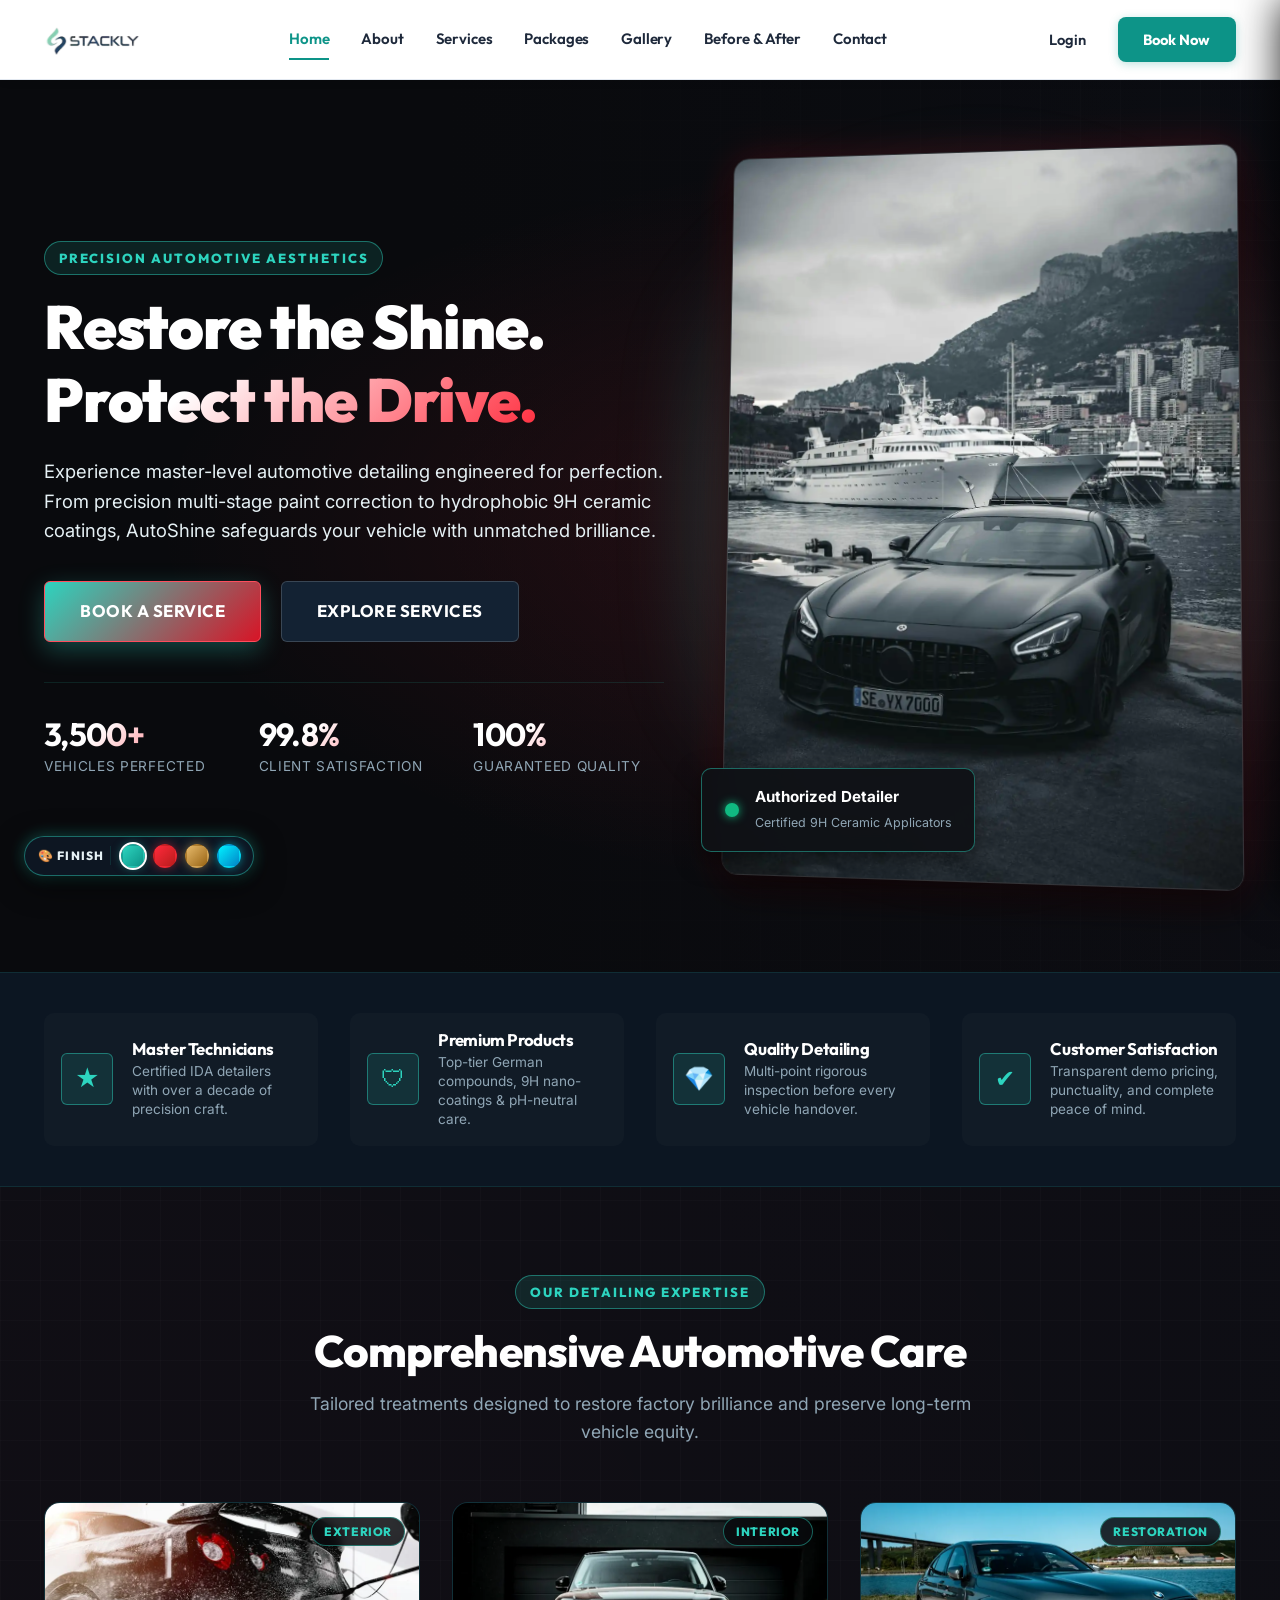
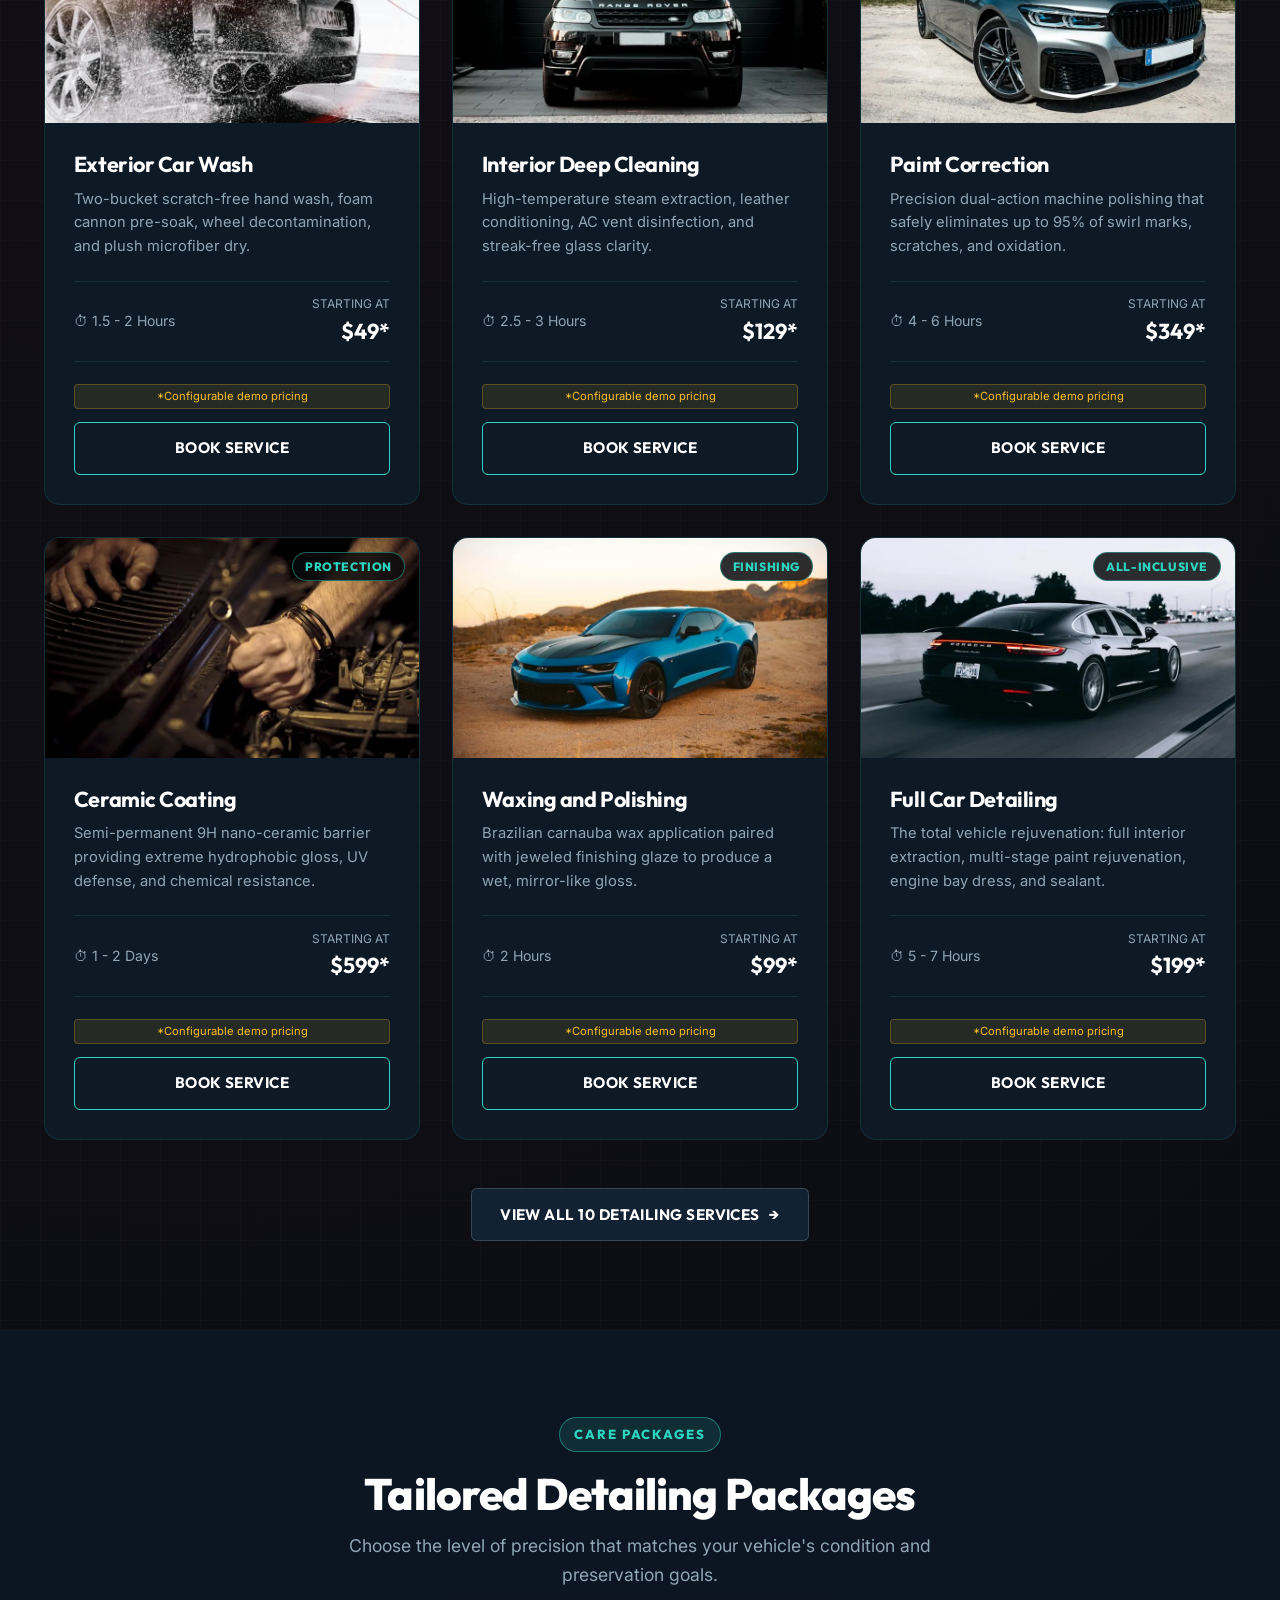
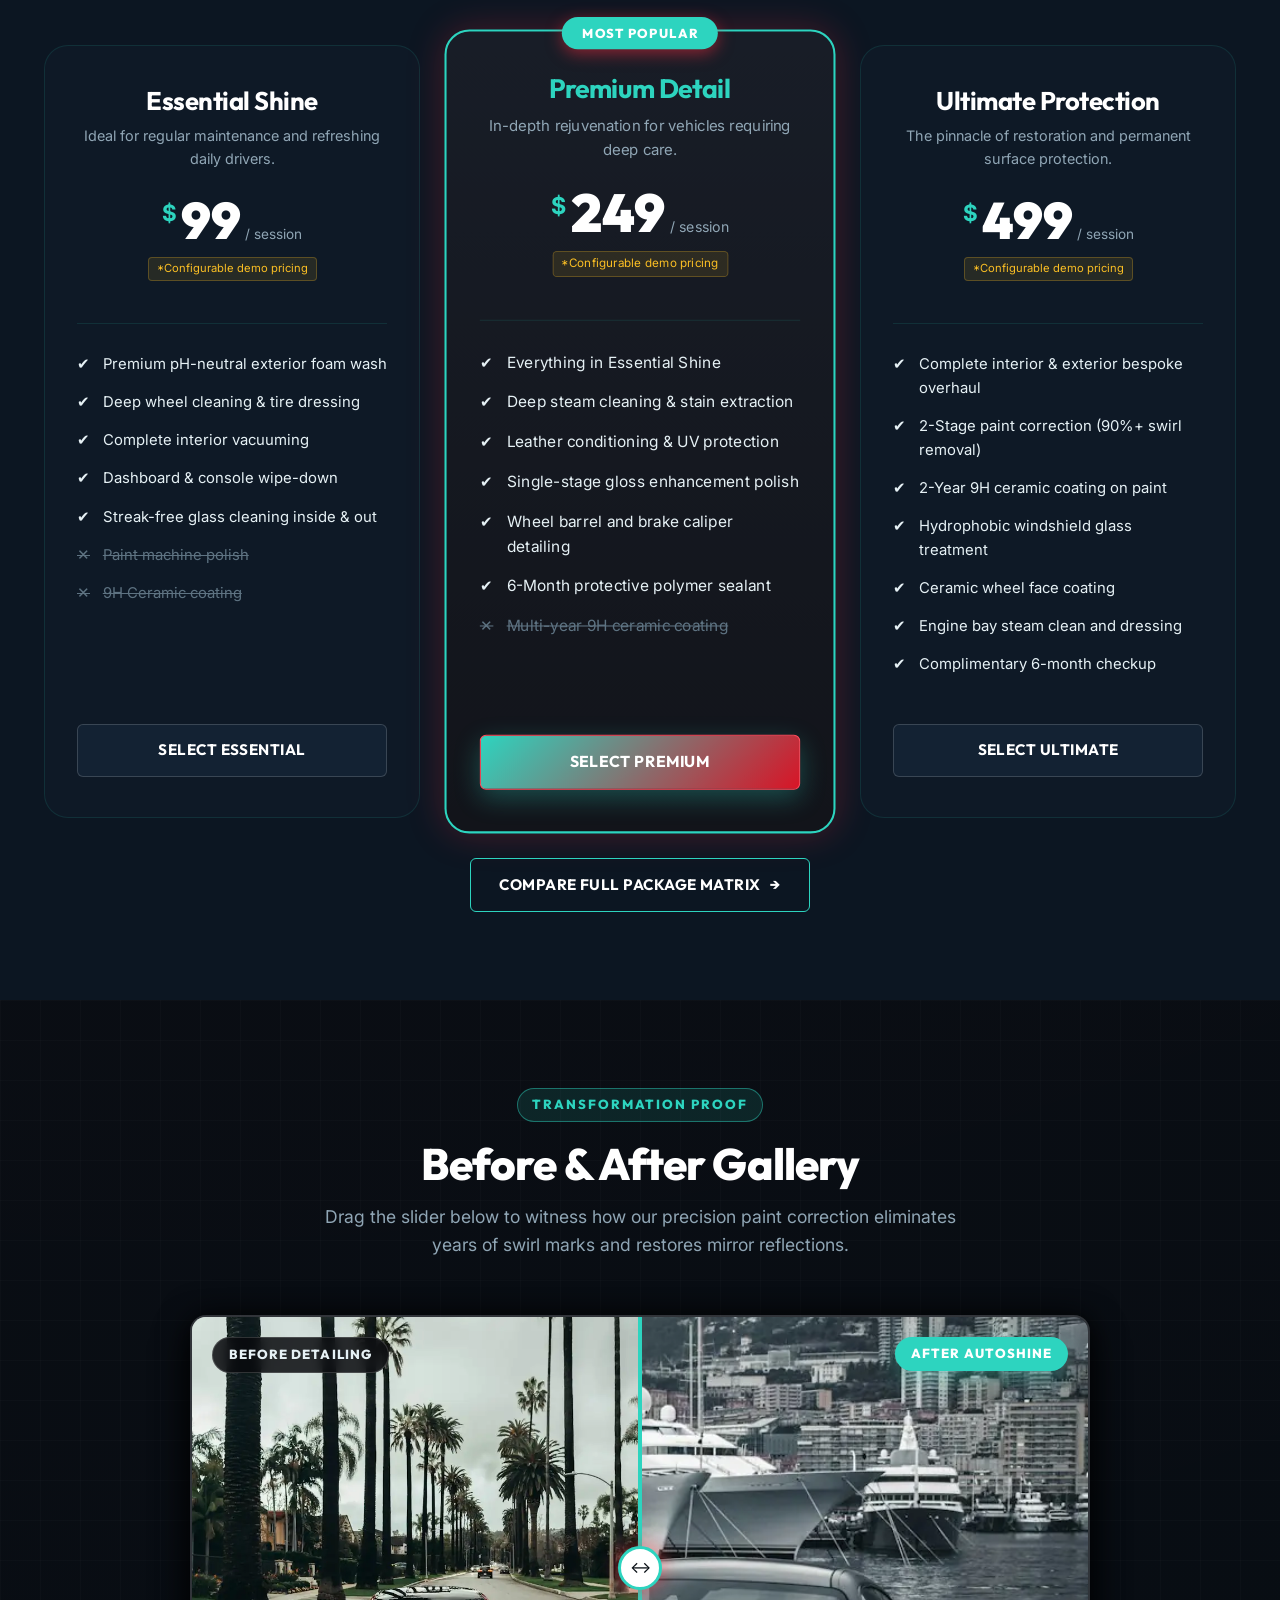
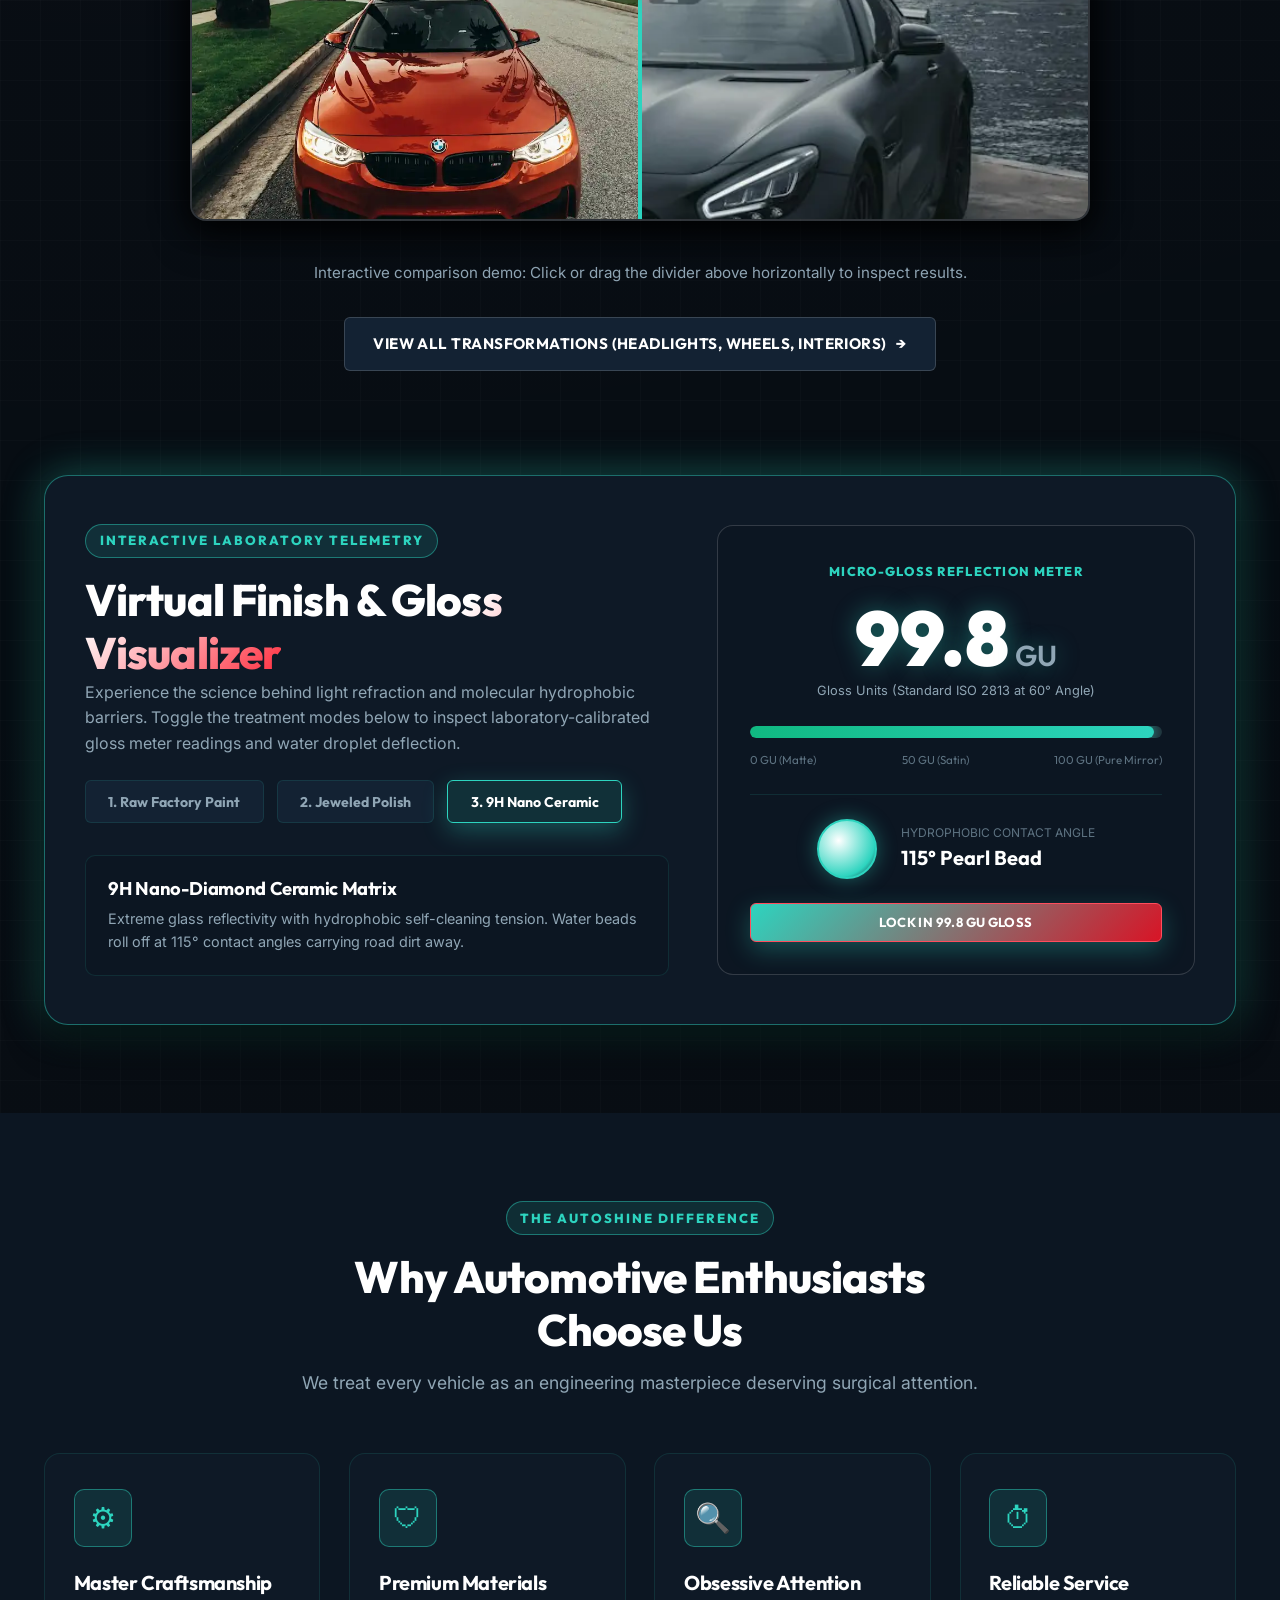
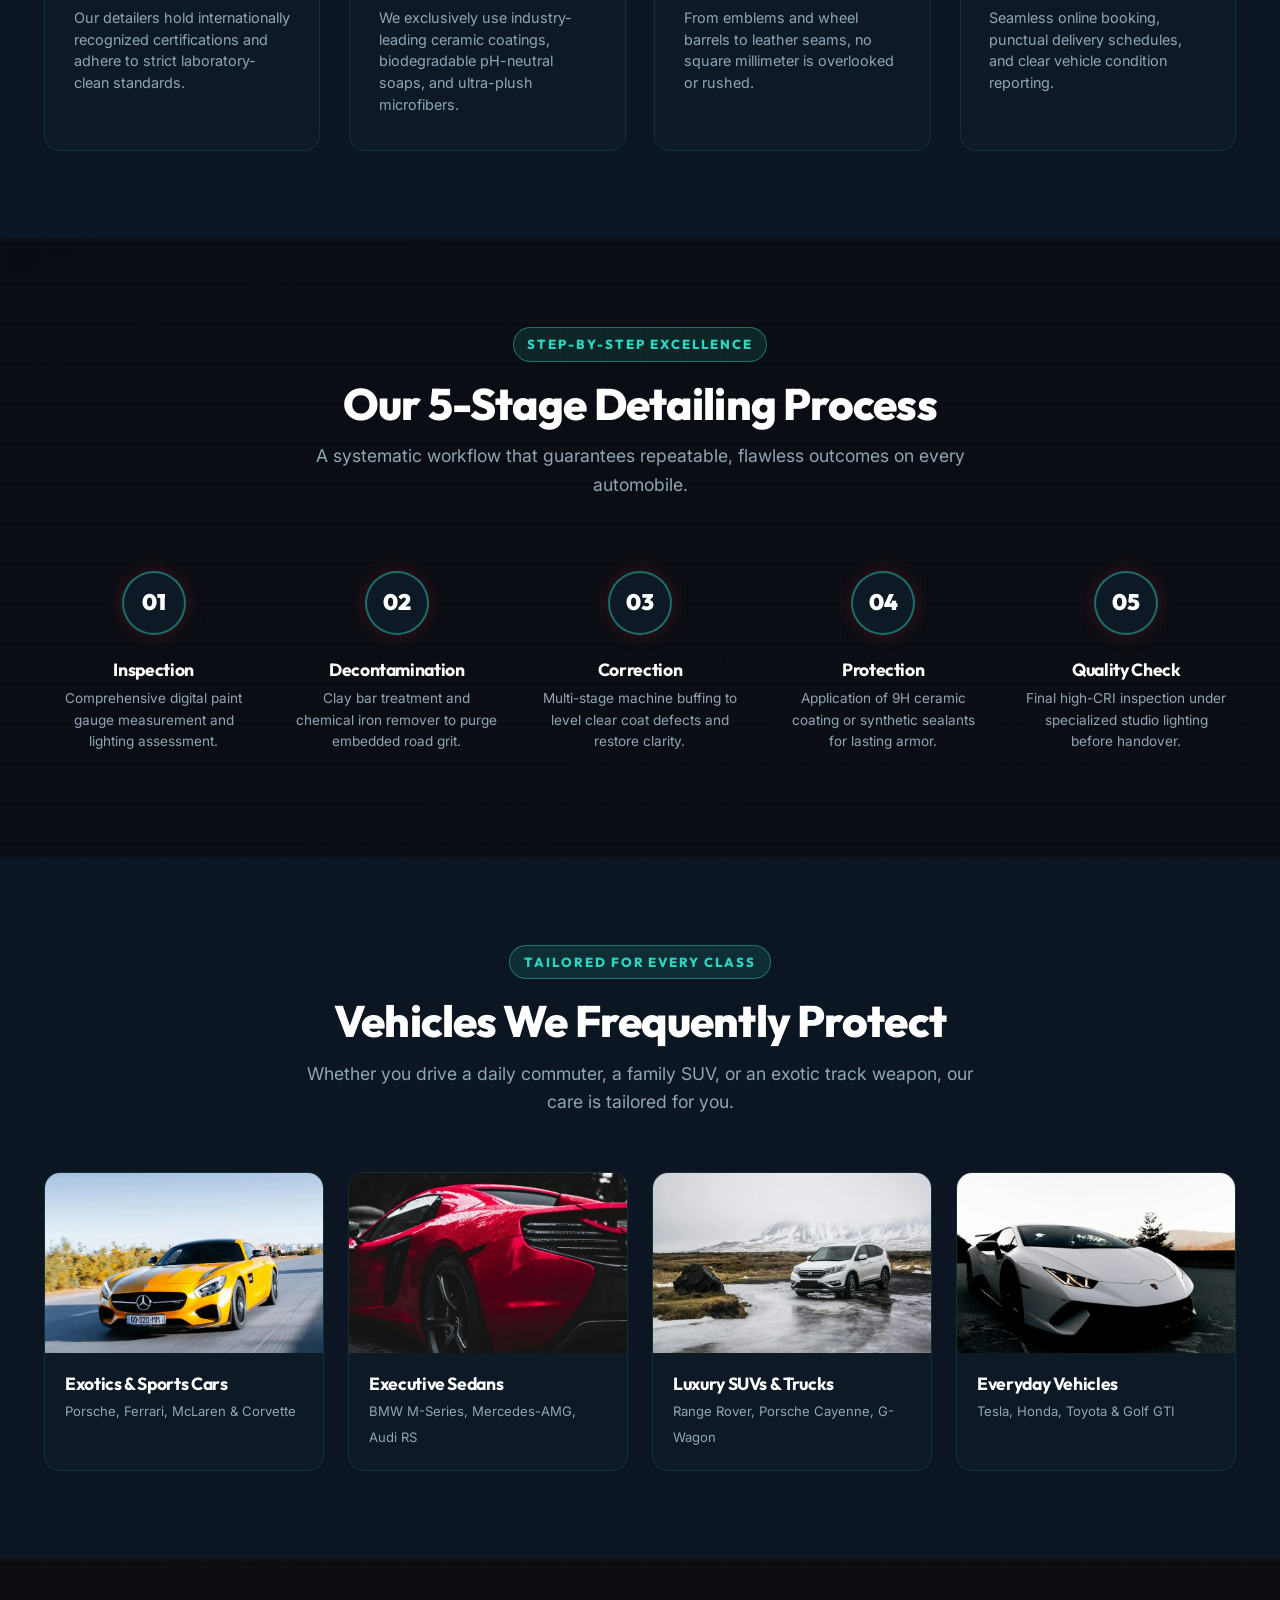
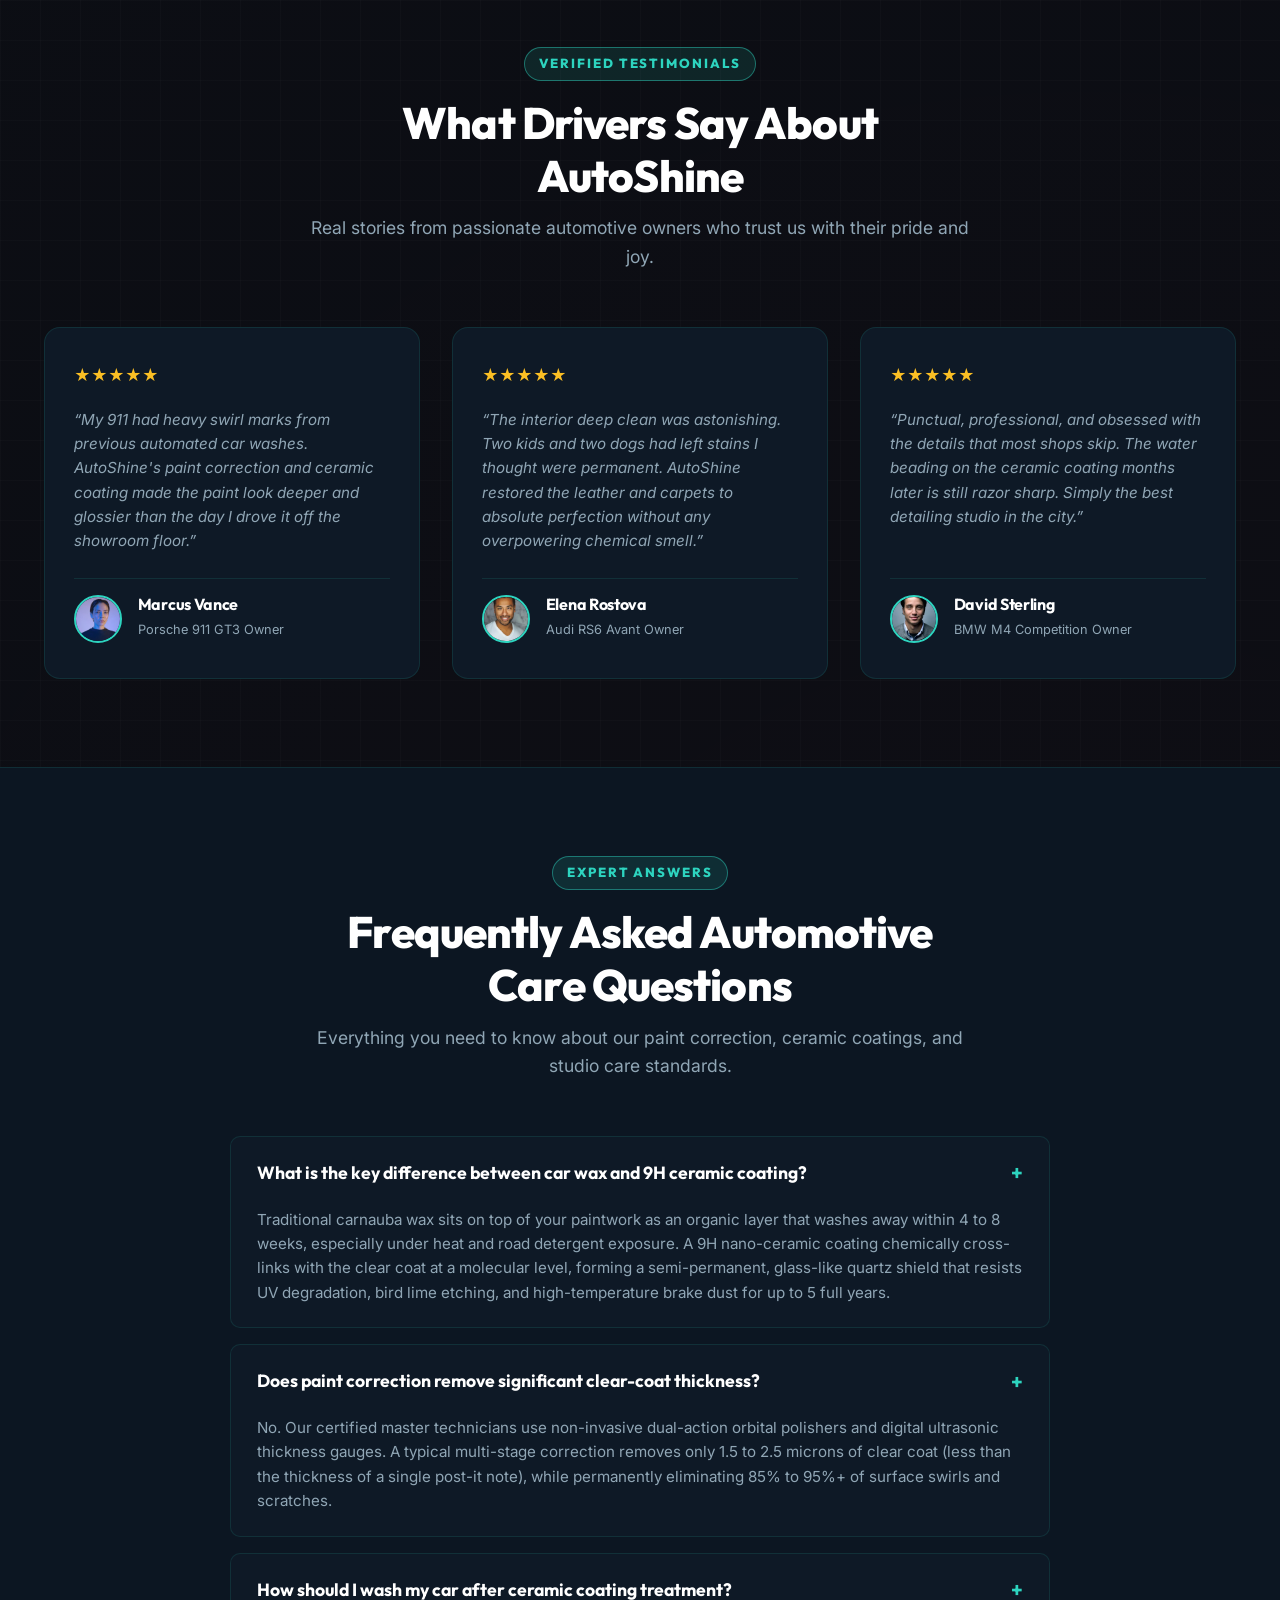
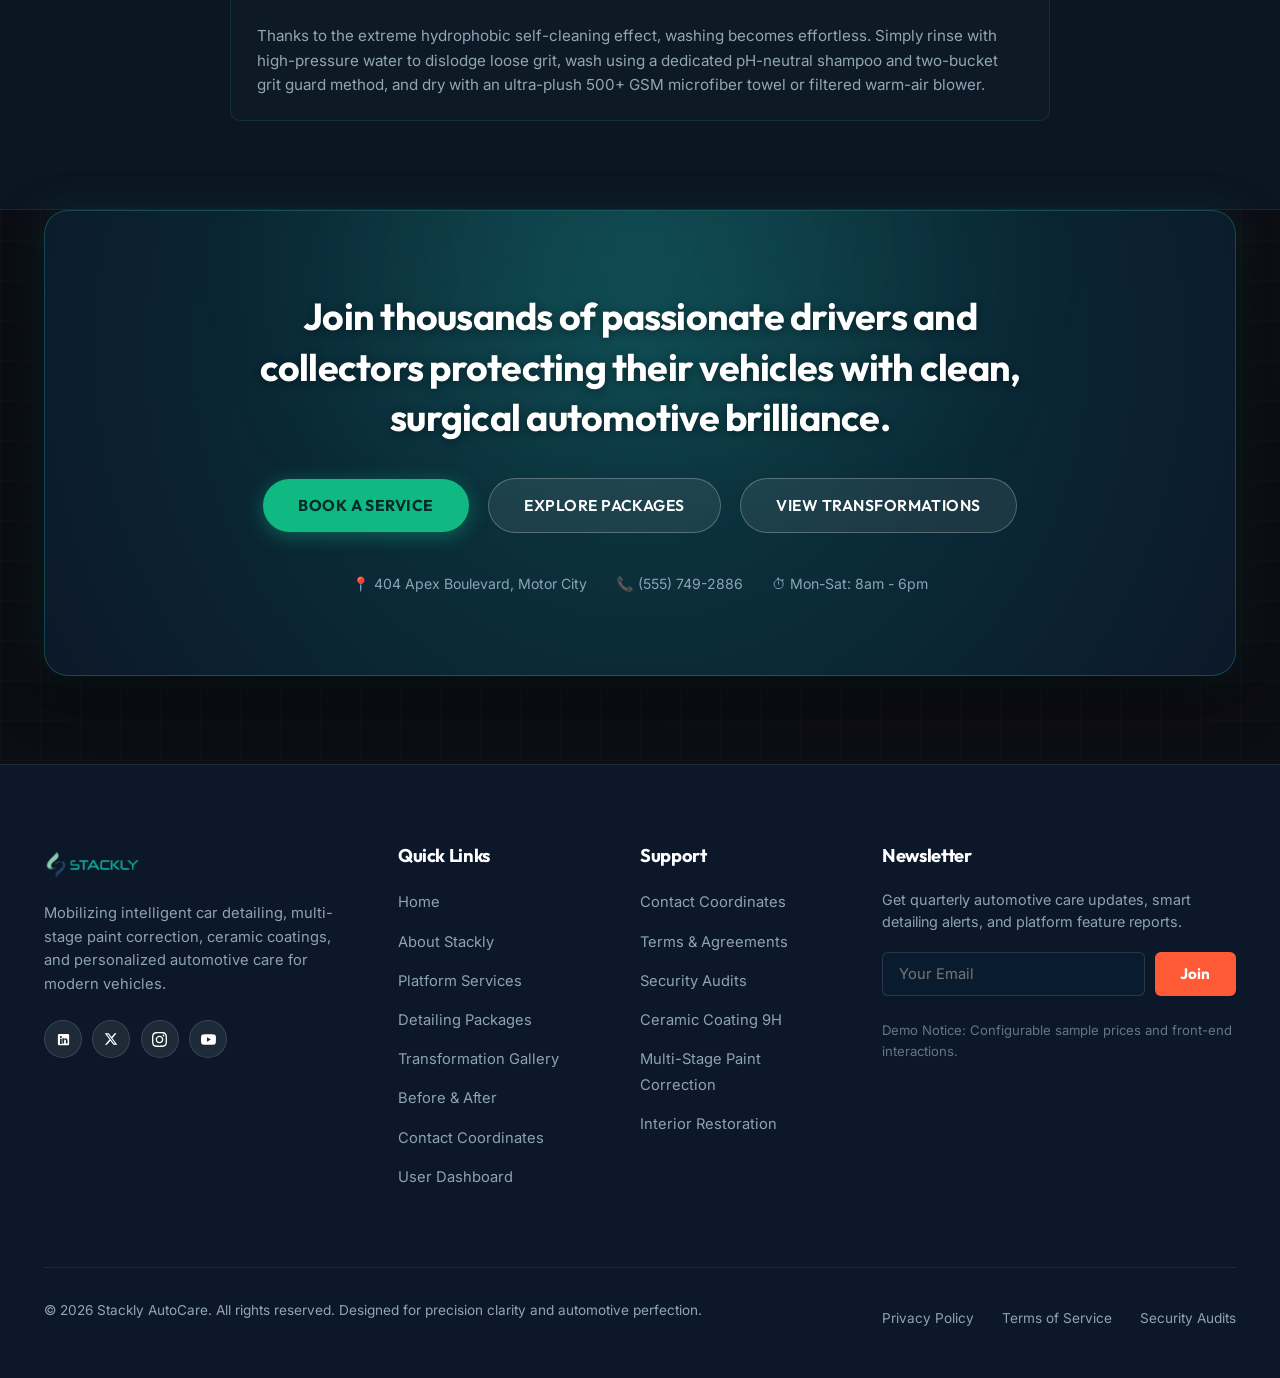
==== index.html @ 97b7ab37 "feat: complete luxury car detailing platform with responsive mobile drawer, themes & dashboards" ====
<!DOCTYPE html>
<html lang="en">
<head>
  <meta charset="UTF-8">
  <meta name="viewport" content="width=device-width, initial-scale=1.0">
  <title>AutoShine — Luxury Car Detailing & Automotive Care</title>
  <meta name="description" content="AutoShine provides premier automotive detailing, 9H ceramic coatings, multi-stage paint correction, and luxury vehicle care. Restore the shine, protect the drive.">
  <link rel="icon" type="image/svg+xml" href="assets/images/favicon.svg">
  <link rel="stylesheet" href="css/style.css">
</head>
<body>

  <!-- Navigation Bar -->
  <header class="navbar">
    <div class="container navbar-container">
      <a href="index.html" class="brand-logo" aria-label="AutoShine Homepage">
        <img src="assets/images/logo-dark.png" alt="Stackly Logo" width="144" height="40">
      </a>

      <nav class="nav-menu" aria-label="Main Navigation">
        <a href="index.html" class="nav-link active">Home</a>
        <a href="about.html" class="nav-link">About</a>
        <a href="services.html" class="nav-link">Services</a>
        <a href="packages.html" class="nav-link">Packages</a>
        <a href="gallery.html" class="nav-link">Gallery</a>
        <a href="before-after.html" class="nav-link">Before & After</a>
        <a href="contact.html" class="nav-link">Contact</a>
      </nav>

      <div class="nav-actions">
        <a href="login.html" class="btn-login-link">Login</a>
        <a href="booking.html" class="btn btn-primary btn-sm">Book Now</a>
        <button class="hamburger" aria-label="Toggle navigation menu" aria-expanded="false">
          <span></span>
          <span></span>
          <span></span>
        </button>
      </div>
    </div>
  </header>

  <!-- Mobile Drawer Overlay & Drawer -->
  <div class="mobile-drawer-overlay"></div>
  <aside class="mobile-drawer" aria-label="Mobile Navigation Drawer">
    <div class="mobile-drawer-header">
      <a href="index.html" class="brand-logo" aria-label="AutoShine Homepage">
        <img src="assets/images/logo-footer.png" alt="Stackly Logo" width="130" height="34">
      </a>
      <button class="mobile-drawer-close" aria-label="Close navigation menu">✕</button>
    </div>
    <div class="mobile-drawer-links">
      <a href="index.html" class="nav-link active">Home <span>→</span></a>
      <a href="about.html" class="nav-link">About Us <span>→</span></a>
      <a href="services.html" class="nav-link">Services <span>→</span></a>
      <a href="packages.html" class="nav-link">Packages & Pricing <span>→</span></a>
      <a href="gallery.html" class="nav-link">Gallery <span>→</span></a>
      <a href="before-after.html" class="nav-link">Before & After <span>→</span></a>
      <a href="contact.html" class="nav-link">Locations & Contact <span>→</span></a>
      <a href="login.html" class="nav-link">Account Login <span>→</span></a>
    </div>
    <div class="mobile-drawer-footer">
      <a href="booking.html" class="btn btn-primary btn-block">Book an Appointment</a>
      <div class="mobile-drawer-contact">
        <p class="drawer-contact-item">
          <span>📍</span> 404 Apex Blvd, Motor City
        </p>
        <p class="drawer-contact-item">
          <span>📞</span> <a href="tel:5557492886">(555) 749-2886</a>
        </p>
        <p class="drawer-contact-item">
          <span>✉️</span> <a href="mailto:concierge@autoshine-demo.com">concierge@autoshine-demo.com</a>
        </p>
      </div>
    </div>
  </aside>

  <main>
    <!-- 1. Hero Section -->
    <section class="hero-section">
      <div class="hero-bg"></div>
      <div class="container hero-grid">
        <div class="hero-content">
          <span class="section-tag">Precision Automotive Aesthetics</span>
          <h1>Restore the Shine.<br><span class="text-gradient">Protect the Drive.</span></h1>
          <p>
            Experience master-level automotive detailing engineered for perfection. From precision multi-stage paint correction to hydrophobic 9H ceramic coatings, AutoShine safeguards your vehicle with unmatched brilliance.
          </p>
          <div class="hero-actions">
            <a href="booking.html" class="btn btn-primary btn-lg">Book a Service</a>
            <a href="services.html" class="btn btn-secondary btn-lg">Explore Services</a>
          </div>
          <div class="hero-stats">
            <div class="stat-item">
              <h3 class="text-gradient">3,500+</h3>
              <span>Vehicles Perfected</span>
            </div>
            <div class="stat-item">
              <h3 class="text-gradient">99.8%</h3>
              <span>Client Satisfaction</span>
            </div>
            <div class="stat-item">
              <h3 class="text-gradient">100%</h3>
              <span>Guaranteed Quality</span>
            </div>
          </div>
        </div>

        <div class="hero-image-wrap">
          <div class="hero-image-frame">
            <img 
              src="assets/images/hero-car.webp" 
              alt="High performance luxury sports car with glossy ceramic finish" 
              width="850" 
              height="550" 
              loading="eager" 
              fetchpriority="high"
            >
          </div>
          <div class="hero-badge-floating">
            <div style="width: 14px; height: 14px; border-radius: 50%; background: #10b981; box-shadow: 0 0 10px #10b981;"></div>
            <div>
              <strong style="display: block; font-size: 0.95rem; color: #ffffff;">Authorized Detailer</strong>
              <span style="font-size: 0.78rem; color: var(--silver-mid);">Certified 9H Ceramic Applicators</span>
            </div>
          </div>
        </div>
      </div>
    </section>

    <!-- 2. Trust Highlights -->
    <section class="trust-bar">
      <div class="container">
        <div class="trust-grid">
          <div class="trust-card">
            <div class="trust-icon">★</div>
            <div class="trust-info">
              <h4>Master Technicians</h4>
              <p>Certified IDA detailers with over a decade of precision craft.</p>
            </div>
          </div>
          <div class="trust-card">
            <div class="trust-icon">🛡</div>
            <div class="trust-info">
              <h4>Premium Products</h4>
              <p>Top-tier German compounds, 9H nano-coatings & pH-neutral care.</p>
            </div>
          </div>
          <div class="trust-card">
            <div class="trust-icon">💎</div>
            <div class="trust-info">
              <h4>Quality Detailing</h4>
              <p>Multi-point rigorous inspection before every vehicle handover.</p>
            </div>
          </div>
          <div class="trust-card">
            <div class="trust-icon">✔</div>
            <div class="trust-info">
              <h4>Customer Satisfaction</h4>
              <p>Transparent demo pricing, punctuality, and complete peace of mind.</p>
            </div>
          </div>
        </div>
      </div>
    </section>

    <!-- 3. Our Services (Flagship 6) -->
    <section class="section-padding">
      <div class="container">
        <div class="section-header">
          <span class="section-tag">Our Detailing Expertise</span>
          <h2>Comprehensive Automotive Care</h2>
          <p>Tailored treatments designed to restore factory brilliance and preserve long-term vehicle equity.</p>
        </div>

        <div class="services-grid">
          <!-- Service 1 -->
          <article class="service-card">
            <div class="service-card-media">
              <img src="assets/images/service-exterior-wash.webp" alt="Hand exterior foam wash" loading="lazy">
              <span class="service-badge">Exterior</span>
            </div>
            <div class="service-card-body">
              <h3>Exterior Car Wash</h3>
              <p>Two-bucket scratch-free hand wash, foam cannon pre-soak, wheel decontamination, and plush microfiber dry.</p>
              <div class="service-meta">
                <span class="service-duration">⏱ 1.5 - 2 Hours</span>
                <div class="service-price">
                  <span>Starting at</span>
                  <strong>$49*</strong>
                </div>
              </div>
              <div class="demo-pricing-tag">*Configurable demo pricing</div>
              <a href="booking.html?service=wash" class="btn btn-outline-red btn-block">Book Service</a>
            </div>
          </article>

          <!-- Service 2 -->
          <article class="service-card">
            <div class="service-card-media">
              <img src="assets/images/service-interior-clean.webp" alt="Pristine interior cockpit cleaning" loading="lazy">
              <span class="service-badge">Interior</span>
            </div>
            <div class="service-card-body">
              <h3>Interior Deep Cleaning</h3>
              <p>High-temperature steam extraction, leather conditioning, AC vent disinfection, and streak-free glass clarity.</p>
              <div class="service-meta">
                <span class="service-duration">⏱ 2.5 - 3 Hours</span>
                <div class="service-price">
                  <span>Starting at</span>
                  <strong>$129*</strong>
                </div>
              </div>
              <div class="demo-pricing-tag">*Configurable demo pricing</div>
              <a href="booking.html?service=interior" class="btn btn-outline-red btn-block">Book Service</a>
            </div>
          </article>

          <!-- Service 3 -->
          <article class="service-card">
            <div class="service-card-media">
              <img src="assets/images/service-paint-correction.webp" alt="Machine rotary paint correction" loading="lazy">
              <span class="service-badge">Restoration</span>
            </div>
            <div class="service-card-body">
              <h3>Paint Correction</h3>
              <p>Precision dual-action machine polishing that safely eliminates up to 95% of swirl marks, scratches, and oxidation.</p>
              <div class="service-meta">
                <span class="service-duration">⏱ 4 - 6 Hours</span>
                <div class="service-price">
                  <span>Starting at</span>
                  <strong>$349*</strong>
                </div>
              </div>
              <div class="demo-pricing-tag">*Configurable demo pricing</div>
              <a href="booking.html?service=correction" class="btn btn-outline-red btn-block">Book Service</a>
            </div>
          </article>

          <!-- Service 4 -->
          <article class="service-card">
            <div class="service-card-media">
              <img src="assets/images/service-ceramic-coating.webp" alt="Hydrophobic ceramic water beading" loading="lazy">
              <span class="service-badge">Protection</span>
            </div>
            <div class="service-card-body">
              <h3>Ceramic Coating</h3>
              <p>Semi-permanent 9H nano-ceramic barrier providing extreme hydrophobic gloss, UV defense, and chemical resistance.</p>
              <div class="service-meta">
                <span class="service-duration">⏱ 1 - 2 Days</span>
                <div class="service-price">
                  <span>Starting at</span>
                  <strong>$599*</strong>
                </div>
              </div>
              <div class="demo-pricing-tag">*Configurable demo pricing</div>
              <a href="booking.html?service=ceramic" class="btn btn-outline-red btn-block">Book Service</a>
            </div>
          </article>

          <!-- Service 5 -->
          <article class="service-card">
            <div class="service-card-media">
              <img src="assets/images/service-wax-polish.webp" alt="Waxing and mirror buffing" loading="lazy">
              <span class="service-badge">Finishing</span>
            </div>
            <div class="service-card-body">
              <h3>Waxing and Polishing</h3>
              <p>Brazilian carnauba wax application paired with jeweled finishing glaze to produce a wet, mirror-like gloss.</p>
              <div class="service-meta">
                <span class="service-duration">⏱ 2 Hours</span>
                <div class="service-price">
                  <span>Starting at</span>
                  <strong>$99*</strong>
                </div>
              </div>
              <div class="demo-pricing-tag">*Configurable demo pricing</div>
              <a href="booking.html?service=wax" class="btn btn-outline-red btn-block">Book Service</a>
            </div>
          </article>

          <!-- Service 6 -->
          <article class="service-card">
            <div class="service-card-media">
              <img src="assets/images/service-full-detail.webp" alt="Master complete full detailing studio" loading="lazy">
              <span class="service-badge">All-Inclusive</span>
            </div>
            <div class="service-card-body">
              <h3>Full Car Detailing</h3>
              <p>The total vehicle rejuvenation: full interior extraction, multi-stage paint rejuvenation, engine bay dress, and sealant.</p>
              <div class="service-meta">
                <span class="service-duration">⏱ 5 - 7 Hours</span>
                <div class="service-price">
                  <span>Starting at</span>
                  <strong>$199*</strong>
                </div>
              </div>
              <div class="demo-pricing-tag">*Configurable demo pricing</div>
              <a href="booking.html?service=full-detail" class="btn btn-outline-red btn-block">Book Service</a>
            </div>
          </article>
        </div>

        <div style="text-align: center; margin-top: 3rem;">
          <a href="services.html" class="btn btn-secondary">View All 10 Detailing Services <span>→</span></a>
        </div>
      </div>
    </section>

    <!-- 4. Featured Packages -->
    <section class="section-padding" style="background: var(--bg-secondary);">
      <div class="container">
        <div class="section-header">
          <span class="section-tag">Care Packages</span>
          <h2>Tailored Detailing Packages</h2>
          <p>Choose the level of precision that matches your vehicle's condition and preservation goals.</p>
        </div>

        <div class="pricing-grid">
          <!-- Essential Shine -->
          <div class="pricing-card">
            <div class="pricing-header">
              <h3>Essential Shine</h3>
              <p>Ideal for regular maintenance and refreshing daily drivers.</p>
              <div class="pricing-price">
                <span class="currency">$</span>
                <span class="amount">99</span>
                <span class="duration">/ session</span>
              </div>
              <div class="demo-pricing-tag">*Configurable demo pricing</div>
            </div>
            <ul class="pricing-features">
              <li><span>✔</span> Premium pH-neutral exterior foam wash</li>
              <li><span>✔</span> Deep wheel cleaning & tire dressing</li>
              <li><span>✔</span> Complete interior vacuuming</li>
              <li><span>✔</span> Dashboard & console wipe-down</li>
              <li><span>✔</span> Streak-free glass cleaning inside & out</li>
              <li class="excluded"><span>✕</span> Paint machine polish</li>
              <li class="excluded"><span>✕</span> 9H Ceramic coating</li>
            </ul>
            <a href="booking.html?package=essential" class="btn btn-secondary btn-block">Select Essential</a>
          </div>

          <!-- Premium Detail (Featured) -->
          <div class="pricing-card featured">
            <div class="pricing-badge-popular">Most Popular</div>
            <div class="pricing-header">
              <h3 class="text-red">Premium Detail</h3>
              <p>In-depth rejuvenation for vehicles requiring deep care.</p>
              <div class="pricing-price">
                <span class="currency">$</span>
                <span class="amount">249</span>
                <span class="duration">/ session</span>
              </div>
              <div class="demo-pricing-tag">*Configurable demo pricing</div>
            </div>
            <ul class="pricing-features">
              <li><span>✔</span> Everything in Essential Shine</li>
              <li><span>✔</span> Deep steam cleaning & stain extraction</li>
              <li><span>✔</span> Leather conditioning & UV protection</li>
              <li><span>✔</span> Single-stage gloss enhancement polish</li>
              <li><span>✔</span> Wheel barrel and brake caliper detailing</li>
              <li><span>✔</span> 6-Month protective polymer sealant</li>
              <li class="excluded"><span>✕</span> Multi-year 9H ceramic coating</li>
            </ul>
            <a href="booking.html?package=premium" class="btn btn-primary btn-block">Select Premium</a>
          </div>

          <!-- Ultimate Protection -->
          <div class="pricing-card">
            <div class="pricing-header">
              <h3>Ultimate Protection</h3>
              <p>The pinnacle of restoration and permanent surface protection.</p>
              <div class="pricing-price">
                <span class="currency">$</span>
                <span class="amount">499</span>
                <span class="duration">/ session</span>
              </div>
              <div class="demo-pricing-tag">*Configurable demo pricing</div>
            </div>
            <ul class="pricing-features">
              <li><span>✔</span> Complete interior & exterior bespoke overhaul</li>
              <li><span>✔</span> 2-Stage paint correction (90%+ swirl removal)</li>
              <li><span>✔</span> 2-Year 9H ceramic coating on paint</li>
              <li><span>✔</span> Hydrophobic windshield glass treatment</li>
              <li><span>✔</span> Ceramic wheel face coating</li>
              <li><span>✔</span> Engine bay steam clean and dressing</li>
              <li><span>✔</span> Complimentary 6-month checkup</li>
            </ul>
            <a href="booking.html?package=ultimate" class="btn btn-secondary btn-block">Select Ultimate</a>
          </div>
        </div>

        <div style="text-align: center; margin-top: 2.5rem;">
          <a href="packages.html" class="btn btn-outline-red">Compare Full Package Matrix <span>→</span></a>
        </div>
      </div>
    </section>

    <!-- 5. Before and After Gallery (Interactive Slider & Showcase) -->
    <section class="section-padding">
      <div class="container">
        <div class="section-header">
          <span class="section-tag">Transformation Proof</span>
          <h2>Before & After Gallery</h2>
          <p>Drag the slider below to witness how our precision paint correction eliminates years of swirl marks and restores mirror reflections.</p>
        </div>

        <!-- Interactive Slider Component -->
        <div class="ba-container">
          <div class="ba-image ba-after">
            <img src="assets/images/ba-paint-after.webp" alt="After: Flawless mirror gloss paint correction" loading="lazy">
            <span class="ba-label label-after">After AutoShine</span>
          </div>
          <div class="ba-image ba-before">
            <img src="assets/images/ba-paint-before.webp" alt="Before: Swirled and oxidized car paint" loading="lazy">
            <span class="ba-label label-before">Before Detailing</span>
          </div>
          <div class="ba-handle">
            <div class="ba-handle-button">↔</div>
          </div>
        </div>

        <div style="text-align: center; margin-top: 2.5rem;">
          <p class="text-silver" style="font-size: 0.95rem;">
            Interactive comparison demo: Click or drag the divider above horizontally to inspect results.
          </p>
          <a href="before-after.html" class="btn btn-secondary" style="margin-top: 1rem;">View All Transformations (Headlights, Wheels, Interiors) <span>→</span></a>
        </div>
      </div>
    </section>

    <!-- INNOVATIVE SECTION: Live Paint Telemetry & Finish Visualizer -->
    <section class="section-padding" style="padding-top: 1rem;">
      <div class="container">
        <div class="telemetry-container">
          <div class="telemetry-grid">
            <div>
              <span class="section-tag">Interactive Laboratory Telemetry</span>
              <h2>Virtual Finish & <span class="text-gradient">Gloss Visualizer</span></h2>
              <p>
                Experience the science behind light refraction and molecular hydrophobic barriers. Toggle the treatment modes below to inspect laboratory-calibrated gloss meter readings and water droplet deflection.
              </p>

              <div class="telemetry-modes">
                <button class="telemetry-btn" data-mode="raw">1. Raw Factory Paint</button>
                <button class="telemetry-btn" data-mode="polish">2. Jeweled Polish</button>
                <button class="telemetry-btn active" data-mode="ceramic">3. 9H Nano Ceramic</button>
              </div>

              <div style="background: var(--bg-secondary); border: 1px solid var(--border-subtle); border-radius: var(--radius-md); padding: 1.4rem;">
                <h4 id="glossModeTitle" style="color: var(--silver-bright); font-size: 1.15rem; margin-bottom: 0.4rem;">
                  9H Nano-Diamond Ceramic Matrix
                </h4>
                <p id="glossModeDesc" style="font-size: 0.9rem; margin-bottom: 0; color: var(--silver-mid);">
                  Extreme glass reflectivity with hydrophobic self-cleaning tension. Water beads roll off at 115° contact angles carrying road dirt away.
                </p>
              </div>
            </div>

            <!-- Gauge Box -->
            <div class="gloss-gauge-box">
              <span style="font-family: var(--font-heading); font-size: 0.8rem; letter-spacing: 0.1em; color: var(--red-primary); text-transform: uppercase; font-weight: 800;">
                Micro-Gloss Reflection Meter
              </span>
              
              <div style="margin: 1rem 0;">
                <div class="gloss-score">
                  <span id="glossScoreVal">99.8</span><span style="font-size: 1.8rem; font-weight: 600; color: var(--silver-mid);"> GU</span>
                </div>
                <span style="font-size: 0.8rem; color: var(--silver-mid);">Gloss Units (Standard ISO 2813 at 60° Angle)</span>
              </div>

              <div class="gloss-scale-bar">
                <div id="glossScaleFill" class="gloss-scale-fill"></div>
              </div>
              <div style="display: flex; justify-content: space-between; font-size: 0.72rem; color: var(--silver-dark); font-family: var(--font-heading);">
                <span>0 GU (Matte)</span>
                <span>50 GU (Satin)</span>
                <span>100 GU (Pure Mirror)</span>
              </div>

              <!-- Water Droplet Physics Simulator -->
              <div class="droplet-viz">
                <div id="dropletCircle" class="droplet-circle"></div>
                <div style="text-align: left;">
                  <span style="font-size: 0.75rem; text-transform: uppercase; color: var(--silver-dark); display: block;">Hydrophobic Contact Angle</span>
                  <strong id="contactAngleVal" style="font-family: var(--font-heading); font-size: 1.25rem; color: #fff;">115° Pearl Bead</strong>
                </div>
              </div>

              <div style="margin-top: 1.5rem;">
                <a href="booking.html?service=ceramic" class="btn btn-primary btn-sm btn-block">Lock In 99.8 GU Gloss</a>
              </div>
            </div>
          </div>
        </div>
      </div>
    </section>

    <!-- 6. Why Choose AutoShine -->
    <section class="section-padding" style="background: var(--bg-secondary);">
      <div class="container">
        <div class="section-header">
          <span class="section-tag">The AutoShine Difference</span>
          <h2>Why Automotive Enthusiasts Choose Us</h2>
          <p>We treat every vehicle as an engineering masterpiece deserving surgical attention.</p>
        </div>

        <div class="features-grid">
          <div class="feature-box">
            <div class="feature-icon-wrap">⚙</div>
            <h3>Master Craftsmanship</h3>
            <p>Our detailers hold internationally recognized certifications and adhere to strict laboratory-clean standards.</p>
          </div>
          <div class="feature-box">
            <div class="feature-icon-wrap">🛡</div>
            <h3>Premium Materials</h3>
            <p>We exclusively use industry-leading ceramic coatings, biodegradable pH-neutral soaps, and ultra-plush microfibers.</p>
          </div>
          <div class="feature-box">
            <div class="feature-icon-wrap">🔍</div>
            <h3>Obsessive Attention</h3>
            <p>From emblems and wheel barrels to leather seams, no square millimeter is overlooked or rushed.</p>
          </div>
          <div class="feature-box">
            <div class="feature-icon-wrap">⏱</div>
            <h3>Reliable Service</h3>
            <p>Seamless online booking, punctual delivery schedules, and clear vehicle condition reporting.</p>
          </div>
        </div>
      </div>
    </section>

    <!-- 7. Our Process -->
    <section class="section-padding">
      <div class="container">
        <div class="section-header">
          <span class="section-tag">Step-by-Step Excellence</span>
          <h2>Our 5-Stage Detailing Process</h2>
          <p>A systematic workflow that guarantees repeatable, flawless outcomes on every automobile.</p>
        </div>

        <div class="process-timeline">
          <div class="process-step">
            <div class="process-number">01</div>
            <h4>Inspection</h4>
            <p>Comprehensive digital paint gauge measurement and lighting assessment.</p>
          </div>
          <div class="process-step">
            <div class="process-number">02</div>
            <h4>Decontamination</h4>
            <p>Clay bar treatment and chemical iron remover to purge embedded road grit.</p>
          </div>
          <div class="process-step">
            <div class="process-number">03</div>
            <h4>Correction</h4>
            <p>Multi-stage machine buffing to level clear coat defects and restore clarity.</p>
          </div>
          <div class="process-step">
            <div class="process-number">04</div>
            <h4>Protection</h4>
            <p>Application of 9H ceramic coating or synthetic sealants for lasting armor.</p>
          </div>
          <div class="process-step">
            <div class="process-number">05</div>
            <h4>Quality Check</h4>
            <p>Final high-CRI inspection under specialized studio lighting before handover.</p>
          </div>
        </div>
      </div>
    </section>

    <!-- 8. Featured Vehicles -->
    <section class="section-padding" style="background: var(--bg-secondary);">
      <div class="container">
        <div class="section-header">
          <span class="section-tag">Tailored for Every Class</span>
          <h2>Vehicles We Frequently Protect</h2>
          <p>Whether you drive a daily commuter, a family SUV, or an exotic track weapon, our care is tailored for you.</p>
        </div>

        <div class="vehicles-grid">
          <div class="vehicle-card">
            <img src="assets/images/gallery-5.webp" alt="Luxury Sports Car" loading="lazy">
            <div class="vehicle-card-body">
              <h4>Exotics & Sports Cars</h4>
              <span>Porsche, Ferrari, McLaren & Corvette</span>
            </div>
          </div>
          <div class="vehicle-card">
            <img src="assets/images/gallery-2.webp" alt="Executive Sedan" loading="lazy">
            <div class="vehicle-card-body">
              <h4>Executive Sedans</h4>
              <span>BMW M-Series, Mercedes-AMG, Audi RS</span>
            </div>
          </div>
          <div class="vehicle-card">
            <img src="assets/images/gallery-3.webp" alt="Premium SUV" loading="lazy">
            <div class="vehicle-card-body">
              <h4>Luxury SUVs & Trucks</h4>
              <span>Range Rover, Porsche Cayenne, G-Wagon</span>
            </div>
          </div>
          <div class="vehicle-card">
            <img src="assets/images/gallery-1.webp" alt="Everyday Performance Vehicles" loading="lazy">
            <div class="vehicle-card-body">
              <h4>Everyday Vehicles</h4>
              <span>Tesla, Honda, Toyota & Golf GTI</span>
            </div>
          </div>
        </div>
      </div>
    </section>

    <!-- 9. Customer Reviews -->
    <section class="section-padding">
      <div class="container">
        <div class="section-header">
          <span class="section-tag">Verified Testimonials</span>
          <h2>What Drivers Say About AutoShine</h2>
          <p>Real stories from passionate automotive owners who trust us with their pride and joy.</p>
        </div>

        <div class="reviews-grid">
          <div class="review-card">
            <div class="review-rating">★★★★★</div>
            <p>“My 911 had heavy swirl marks from previous automated car washes. AutoShine's paint correction and ceramic coating made the paint look deeper and glossier than the day I drove it off the showroom floor.”</p>
            <div class="reviewer">
              <img src="assets/images/technician-1.webp" alt="Marcus Vance" class="reviewer-avatar">
              <div class="reviewer-info">
                <h4>Marcus Vance</h4>
                <span>Porsche 911 GT3 Owner</span>
              </div>
            </div>
          </div>

          <div class="review-card">
            <div class="review-rating">★★★★★</div>
            <p>“The interior deep clean was astonishing. Two kids and two dogs had left stains I thought were permanent. AutoShine restored the leather and carpets to absolute perfection without any overpowering chemical smell.”</p>
            <div class="reviewer">
              <img src="assets/images/technician-2.webp" alt="Elena Rostova" class="reviewer-avatar">
              <div class="reviewer-info">
                <h4>Elena Rostova</h4>
                <span>Audi RS6 Avant Owner</span>
              </div>
            </div>
          </div>

          <div class="review-card">
            <div class="review-rating">★★★★★</div>
            <p>“Punctual, professional, and obsessed with the details that most shops skip. The water beading on the ceramic coating months later is still razor sharp. Simply the best detailing studio in the city.”</p>
            <div class="reviewer">
              <img src="assets/images/technician-3.webp" alt="David Sterling" class="reviewer-avatar">
              <div class="reviewer-info">
                <h4>David Sterling</h4>
                <span>BMW M4 Competition Owner</span>
              </div>
            </div>
          </div>
        </div>
      </div>
    </section>

        <!-- New Section 11: Interactive Automotive Detailing Knowledge & FAQs -->
    <section class="section-padding" style="background: var(--bg-secondary); border-top: 1px solid var(--border-subtle); border-bottom: 1px solid var(--border-subtle);">
      <div class="container">
        <div class="section-header">
          <span class="section-tag">Expert Answers</span>
          <h2>Frequently Asked Automotive Care Questions</h2>
          <p>Everything you need to know about our paint correction, ceramic coatings, and studio care standards.</p>
        </div>

        <div style="max-width: 820px; margin: 0 auto; display: flex; flex-direction: column; gap: 1rem;">
          <div class="faq-item" style="background: var(--bg-card); border: 1px solid var(--border-subtle); border-radius: var(--radius-md); overflow: hidden;">
            <button class="faq-trigger" style="width: 100%; text-align: left; padding: 1.4rem 1.6rem; display: flex; justify-content: space-between; align-items: center; font-family: var(--font-heading); font-size: 1.1rem; font-weight: 700; color: #fff;">
              What is the key difference between car wax and 9H ceramic coating?
              <span class="text-red" style="font-size: 1.3rem;">+</span>
            </button>
            <div class="faq-body" style="padding: 0 1.6rem 1.4rem 1.6rem; color: var(--silver-mid); font-size: 0.95rem; line-height: 1.6;">
              Traditional carnauba wax sits on top of your paintwork as an organic layer that washes away within 4 to 8 weeks, especially under heat and road detergent exposure. A 9H nano-ceramic coating chemically cross-links with the clear coat at a molecular level, forming a semi-permanent, glass-like quartz shield that resists UV degradation, bird lime etching, and high-temperature brake dust for up to 5 full years.
            </div>
          </div>

          <div class="faq-item" style="background: var(--bg-card); border: 1px solid var(--border-subtle); border-radius: var(--radius-md); overflow: hidden;">
            <button class="faq-trigger" style="width: 100%; text-align: left; padding: 1.4rem 1.6rem; display: flex; justify-content: space-between; align-items: center; font-family: var(--font-heading); font-size: 1.1rem; font-weight: 700; color: #fff;">
              Does paint correction remove significant clear-coat thickness?
              <span class="text-red" style="font-size: 1.3rem;">+</span>
            </button>
            <div class="faq-body" style="padding: 0 1.6rem 1.4rem 1.6rem; color: var(--silver-mid); font-size: 0.95rem; line-height: 1.6;">
              No. Our certified master technicians use non-invasive dual-action orbital polishers and digital ultrasonic thickness gauges. A typical multi-stage correction removes only 1.5 to 2.5 microns of clear coat (less than the thickness of a single post-it note), while permanently eliminating 85% to 95%+ of surface swirls and scratches.
            </div>
          </div>

          <div class="faq-item" style="background: var(--bg-card); border: 1px solid var(--border-subtle); border-radius: var(--radius-md); overflow: hidden;">
            <button class="faq-trigger" style="width: 100%; text-align: left; padding: 1.4rem 1.6rem; display: flex; justify-content: space-between; align-items: center; font-family: var(--font-heading); font-size: 1.1rem; font-weight: 700; color: #fff;">
              How should I wash my car after ceramic coating treatment?
              <span class="text-red" style="font-size: 1.3rem;">+</span>
            </button>
            <div class="faq-body" style="padding: 0 1.6rem 1.4rem 1.6rem; color: var(--silver-mid); font-size: 0.95rem; line-height: 1.6;">
              Thanks to the extreme hydrophobic self-cleaning effect, washing becomes effortless. Simply rinse with high-pressure water to dislodge loose grit, wash using a dedicated pH-neutral shampoo and two-bucket grit guard method, and dry with an ultra-plush 500+ GSM microfiber towel or filtered warm-air blower.
            </div>
          </div>
        </div>
      </div>
    </section>

    <!-- 10. Final Call to Action -->
    <section class="section-padding" style="padding-top: 0;">
      <div class="container">
        <div class="cta-banner">
          <div class="cta-banner-content">
            <h2 class="cta-heading">Join thousands of passionate drivers and collectors protecting their vehicles with clean, surgical automotive brilliance.</h2>
            <div class="cta-buttons">
              <a href="booking.html" class="btn btn-mint-pill">Book a Service</a>
              <a href="packages.html" class="btn btn-glass-pill">Explore Packages</a>
              <a href="gallery.html" class="btn btn-glass-pill">View Transformations</a>
            </div>
            <div class="cta-contact-strip">
              <span>📍 404 Apex Boulevard, Motor City</span>
              <span>📞 (555) 749-2886</span>
              <span>⏱ Mon-Sat: 8am - 6pm</span>
            </div>
          </div>
        </div>
      </div>
    </section>
  </main>

  <!-- Site Footer -->
  <footer class="site-footer">
    <div class="container">
      <div class="footer-grid">
        <div class="footer-col">
          <a href="index.html" class="brand-logo" style="margin-bottom: 1.2rem;">
            <img src="assets/images/logo-footer.png" alt="Stackly Logo" width="144" height="40">
          </a>
          <p>
            Mobilizing intelligent car detailing, multi-stage paint correction, ceramic coatings, and personalized automotive care for modern vehicles.
          </p>
          <div class="social-links" style="margin-top: 1.5rem;">
            <a href="404.html" class="social-btn" aria-label="LinkedIn">
              <svg width="15" height="15" viewBox="0 0 24 24" fill="currentColor"><path d="M19 3a2 2 0 0 1 2 2v14a2 2 0 0 1-2 2H5a2 2 0 0 1-2-2V5a2 2 0 0 1 2-2h14m-.5 15.5v-5.3a3.26 3.26 0 0 0-3.26-3.26c-.85 0-1.84.52-2.28 1.3v-1.11h-2.79v8.37h2.79v-4.93c0-.77.62-1.4 1.39-1.4a1.4 1.4 0 0 1 1.4 1.4v4.93h2.75M6.46 10.9v8.37H9.2V10.9H6.46M7.83 6.25c-.9 0-1.62.72-1.62 1.62s.72 1.63 1.62 1.63 1.63-.73 1.63-1.63c0-.9-.73-1.62-1.63-1.62Z"/></svg>
            </a>
            <a href="404.html" class="social-btn" aria-label="X (Twitter)">
              <svg width="14" height="14" viewBox="0 0 24 24" fill="currentColor"><path d="M18.244 2.25h3.308l-7.227 8.26 8.502 11.24H16.17l-5.214-6.817L4.99 21.75H1.68l7.73-8.835L1.254 2.25H8.08l4.713 6.231zm-1.161 17.52h1.833L7.084 4.126H5.117z"/></svg>
            </a>
            <a href="404.html" class="social-btn" aria-label="Instagram">
              <svg width="15" height="15" viewBox="0 0 24 24" fill="currentColor"><path d="M12 2.163c3.204 0 3.584.012 4.85.07 3.252.148 4.771 1.691 4.919 4.919.058 1.265.069 1.645.069 4.849 0 3.205-.012 3.584-.069 4.849-.149 3.225-1.664 4.771-4.919 4.919-1.266.058-1.644.07-4.85.07-3.204 0-3.584-.012-4.849-.07-3.26-.149-4.771-1.699-4.919-4.92-.058-1.265-.07-1.644-.07-4.849 0-3.204.013-3.583.07-4.849.149-3.227 1.664-4.771 4.919-4.919 1.266-.057 1.645-.069 4.849-.069zm0-2.163c-3.259 0-3.667.014-4.947.072-4.358.2-6.78 2.618-6.98 6.98-.059 1.281-.073 1.689-.073 4.948 0 3.259.014 3.668.072 4.948.2 4.358 2.618 6.78 6.98 6.98 1.281.058 1.689.072 4.948.072 3.259 0 3.668-.014 4.948-.072 4.354-.2 6.782-2.618 6.979-6.98.059-1.28.073-1.689.073-4.948 0-3.259-.014-3.667-.072-4.947-.196-4.354-2.617-6.78-6.979-6.98-1.281-.059-1.69-.073-4.949-.073zm0 5.838c-3.403 0-6.162 2.759-6.162 6.162s2.759 6.163 6.162 6.163 6.162-2.759 6.162-6.163c0-3.403-2.759-6.162-6.162-6.162zm0 10.162c-2.209 0-4-1.79-4-4 0-2.209 1.791-4 4-4s4 1.791 4 4c0 2.21-1.791 4-4 4zm6.406-11.845c-.796 0-1.441.645-1.441 1.44s.645 1.44 1.441 1.44c.795 0 1.439-.645 1.439-1.44s-.644-1.44-1.439-1.44z"/></svg>
            </a>
            <a href="404.html" class="social-btn" aria-label="YouTube">
              <svg width="15" height="15" viewBox="0 0 24 24" fill="currentColor"><path d="M23.498 6.186a3.016 3.016 0 0 0-2.122-2.136C19.505 3.545 12 3.545 12 3.545s-7.505 0-9.377.505A3.017 3.017 0 0 0 .502 6.186C0 8.07 0 12 0 12s0 3.93.502 5.814a3.016 3.016 0 0 0 2.122 2.136c1.871.505 9.376.505 9.376.505s7.505 0 9.377-.505a3.015 3.015 0 0 0 2.122-2.136C24 15.93 24 12 24 12s0-3.93-.502-5.814zM9.545 15.568V8.432L15.818 12l-6.273 3.568z"/></svg>
            </a>
          </div>
        </div>

        <div class="footer-col">
          <h4>Quick Links</h4>
          <ul class="footer-links">
            <li><a href="index.html">Home</a></li>
            <li><a href="about.html">About Stackly</a></li>
            <li><a href="services.html">Platform Services</a></li>
            <li><a href="packages.html">Detailing Packages</a></li>
            <li><a href="gallery.html">Transformation Gallery</a></li>
            <li><a href="before-after.html">Before & After</a></li>
            <li><a href="contact.html">Contact Coordinates</a></li>
            <li><a href="user-dashboard.html">User Dashboard</a></li>
          </ul>
        </div>

        <div class="footer-col">
          <h4>Support</h4>
          <ul class="footer-links">
            <li><a href="contact.html">Contact Coordinates</a></li>
            <li><a href="404.html">Terms & Agreements</a></li>
            <li><a href="404.html">Security Audits</a></li>
            <li><a href="service-details.html">Ceramic Coating 9H</a></li>
            <li><a href="service-details.html">Multi-Stage Paint Correction</a></li>
            <li><a href="services.html">Interior Restoration</a></li>
          </ul>
        </div>

        <div class="footer-col footer-newsletter">
          <h4>Newsletter</h4>
          <p>Get quarterly automotive care updates, smart detailing alerts, and platform feature reports.</p>
          <form class="newsletter-form">
            <input type="email" placeholder="Your Email" required aria-label="Email for newsletter">
            <button type="submit">Join</button>
          </form>
          <div style="margin-top: 1.5rem; font-size: 0.82rem; color: #64748b;">
            Demo Notice: Configurable sample prices and front-end interactions.
          </div>
        </div>
      </div>

      <div class="footer-bottom">
        <p>© 2026 Stackly AutoCare. All rights reserved. Designed for precision clarity and automotive perfection.</p>
        <div>
          <a href="about.html" style="margin-right: 1.5rem;">Privacy Policy</a>
          <a href="about.html" style="margin-right: 1.5rem;">Terms of Service</a>
          <a href="404.html">Security Audits</a>
        </div>
      </div>
    </div>
  </footer>

  <script src="js/script.js"></script>
</body>
</html>
---- css/style.css ----
/* ==========================================================================
   AUTOSHINE — Premium Car Detailing & Automotive Care
   Modern, Glossy Black & Electric Red Aesthetic
   Pure CSS3 with custom variables, smooth transitions, responsive design
   ========================================================================== */

@import url('https://fonts.googleapis.com/css2?family=Inter:wght@300;400;500;600;700&family=Outfit:wght@400;500;600;700;800;900&display=swap');

/* --- Root Variables --- */
/* --- Root Variables (Default: Stackly Mint / Modern Tech) --- */
:root,
[data-theme="stackly-mint"] {
  /* Colors - Stackly Signature Mint & Cyber Navy */
  --bg-primary: #070d13;
  --bg-secondary: #0c1622;
  --bg-tertiary: #132233;
  --bg-card: #0e1926;
  --bg-card-hover: #15273b;
  --bg-glass: rgba(14, 25, 38, 0.88);
  
  --red-primary: #2dd4bf; /* Mint Teal Accent */
  --red-hover: #14b8a6;
  --red-glow: rgba(45, 212, 191, 0.4);
  --red-subtle: rgba(45, 212, 191, 0.12);
  
  --silver-bright: #ffffff;
  --silver-light: #e6f1f5;
  --silver-mid: #90a6b5;
  --silver-dark: #5e7382;
  
  --border-subtle: rgba(45, 212, 191, 0.12);
  --border-light: rgba(255, 255, 255, 0.16);
  --border-red: rgba(45, 212, 191, 0.45);

  --status-confirmed: #10b981;
  --status-pending: #f59e0b;
  --status-progress: #38bdf8;
  --status-cancelled: #ef4444;

  --theme-ambient-1: rgba(45, 212, 191, 0.08);
  --theme-ambient-2: rgba(56, 189, 248, 0.06);

  /* Typography */
  --font-heading: 'Outfit', -apple-system, BlinkMacSystemFont, 'Segoe UI', Roboto, sans-serif;
  --font-body: 'Inter', -apple-system, BlinkMacSystemFont, 'Segoe UI', Roboto, sans-serif;

  /* Layout & Elevations */
  --container-max: 1240px;
  --navbar-height: 80px;
  --radius-sm: 6px;
  --radius-md: 10px;
  --radius-lg: 16px;
  --radius-xl: 24px;
  
  --shadow-sm: 0 2px 8px rgba(0, 0, 0, 0.3);
  --shadow-md: 0 8px 24px rgba(0, 0, 0, 0.5);
  --shadow-lg: 0 16px 36px rgba(0, 0, 0, 0.7);
  --shadow-red: 0 8px 25px rgba(45, 212, 191, 0.3);
  --shadow-red-hover: 0 12px 35px rgba(45, 212, 191, 0.5);

  --transition-fast: 0.2s cubic-bezier(0.16, 1, 0.3, 1);
  --transition-normal: 0.3s cubic-bezier(0.16, 1, 0.3, 1);
  --transition-slow: 0.5s cubic-bezier(0.16, 1, 0.3, 1);
}

/* Theme 2: Obsidian Red Racing (High-Performance Track) */
[data-theme="red-racing"] {
  --bg-primary: #090a0d;
  --bg-secondary: #0f1116;
  --bg-tertiary: #171a22;
  --bg-card: #13161d;
  --bg-card-hover: #1a1e28;
  --bg-glass: rgba(18, 21, 28, 0.88);
  
  --red-primary: #ff2a3b;
  --red-hover: #e01b2c;
  --red-glow: rgba(255, 42, 59, 0.35);
  --red-subtle: rgba(255, 42, 59, 0.12);
  
  --silver-bright: #ffffff;
  --silver-light: #e2e8f0;
  --silver-mid: #94a3b8;
  --silver-dark: #64748b;
  
  --border-subtle: rgba(255, 255, 255, 0.08);
  --border-light: rgba(255, 255, 255, 0.15);
  --border-red: rgba(255, 42, 59, 0.4);

  --theme-ambient-1: rgba(255, 42, 59, 0.07);
  --theme-ambient-2: rgba(255, 42, 59, 0.04);
  
  --shadow-red: 0 8px 25px rgba(255, 42, 59, 0.25);
  --shadow-red-hover: 0 12px 35px rgba(255, 42, 59, 0.45);
}

/* Theme 3: Monaco Gold (Ultra-Luxury Rolls / Bentley / Exotic) */
[data-theme="luxury-gold"] {
  --bg-primary: #0a0907;
  --bg-secondary: #13110d;
  --bg-tertiary: #1c1813;
  --bg-card: #16130e;
  --bg-card-hover: #221d15;
  --bg-glass: rgba(22, 19, 14, 0.9);
  
  --red-primary: #e5b869; /* Champagne Gold */
  --red-hover: #cf9f4c;
  --red-glow: rgba(229, 184, 105, 0.4);
  --red-subtle: rgba(229, 184, 105, 0.12);
  
  --silver-bright: #ffffff;
  --silver-light: #f5eedf;
  --silver-mid: #b8ac95;
  --silver-dark: #7a705e;
  
  --border-subtle: rgba(229, 184, 105, 0.14);
  --border-light: rgba(229, 184, 105, 0.25);
  --border-red: rgba(229, 184, 105, 0.45);

  --theme-ambient-1: rgba(229, 184, 105, 0.08);
  --theme-ambient-2: rgba(212, 160, 68, 0.04);
  
  --shadow-red: 0 8px 25px rgba(229, 184, 105, 0.25);
  --shadow-red-hover: 0 12px 35px rgba(229, 184, 105, 0.5);
}

/* Theme 4: Cyber Titanium (Hypercar Laboratory / Electric Cyan) */
[data-theme="cyber-titanium"] {
  --bg-primary: #07090e;
  --bg-secondary: #0c101a;
  --bg-tertiary: #121828;
  --bg-card: #0f1522;
  --bg-card-hover: #172033;
  --bg-glass: rgba(15, 21, 34, 0.9);
  
  --red-primary: #00f0ff; /* Electric Neon Cyan */
  --red-hover: #00c6d4;
  --red-glow: rgba(0, 240, 255, 0.45);
  --red-subtle: rgba(0, 240, 255, 0.12);
  
  --silver-bright: #ffffff;
  --silver-light: #e0f2fe;
  --silver-mid: #8ba2b8;
  --silver-dark: #50667a;
  
  --border-subtle: rgba(0, 240, 255, 0.14);
  --border-light: rgba(0, 240, 255, 0.28);
  --border-red: rgba(0, 240, 255, 0.45);

  --theme-ambient-1: rgba(0, 240, 255, 0.08);
  --theme-ambient-2: rgba(56, 189, 248, 0.05);
  
  --shadow-red: 0 8px 25px rgba(0, 240, 255, 0.25);
  --shadow-red-hover: 0 12px 35px rgba(0, 240, 255, 0.5);
}


/* --- Base & Reset --- */
*, *::before, *::after {
  box-sizing: border-box;
  margin: 0;
  padding: 0;
}

html {
  font-size: 16px;
  scroll-behavior: smooth;
  scroll-padding-top: var(--navbar-height);
  -webkit-text-size-adjust: 100%;
  overflow-x: hidden;
  width: 100%;
  max-width: 100%;
}

body {
  font-family: var(--font-body);
  background-color: var(--bg-primary);
  color: var(--silver-light);
  line-height: 1.6;
  overflow-x: hidden;
  width: 100%;
  max-width: 100%;
  background-image: 
    radial-gradient(circle at 15% 15%, rgba(255, 42, 59, 0.04) 0%, transparent 40%),
    radial-gradient(circle at 85% 85%, rgba(255, 42, 59, 0.03) 0%, transparent 45%),
    linear-gradient(rgba(255, 255, 255, 0.015) 1px, transparent 1px),
    linear-gradient(90deg, rgba(255, 255, 255, 0.015) 1px, transparent 1px);
  background-size: 100% 100%, 100% 100%, 40px 40px, 40px 40px;
}

body.menu-open,
body.modal-open {
  overflow: hidden !important;
}

img, svg, video {
  max-width: 100%;
  height: auto;
  display: block;
}

a {
  color: inherit;
  text-decoration: none;
  transition: color var(--transition-fast);
}

ul, ol {
  list-style: none;
}

button, input, select, textarea {
  font-family: inherit;
  font-size: inherit;
  color: inherit;
  outline: none;
  border: none;
  background: none;
}

button {
  cursor: pointer;
}

:focus-visible {
  outline: 2px solid var(--red-primary);
  outline-offset: 3px;
}

/* --- Typography --- */
h1, h2, h3, h4, h5, h6 {
  font-family: var(--font-heading);
  color: var(--silver-bright);
  font-weight: 800;
  line-height: 1.2;
  letter-spacing: -0.02em;
}

h1 { font-size: clamp(2.3rem, 5vw, 3.8rem); font-weight: 900; }
h2 { font-size: clamp(1.8rem, 3.5vw, 2.75rem); }
h3 { font-size: clamp(1.3rem, 2.5vw, 1.8rem); font-weight: 700; }
h4 { font-size: 1.25rem; font-weight: 700; }

p {
  color: var(--silver-mid);
  margin-bottom: 1rem;
}

p:last-child {
  margin-bottom: 0;
}

.text-gradient {
  background: linear-gradient(135deg, #ffffff 30%, #ff2a3b 100%);
  -webkit-background-clip: text;
  -webkit-text-fill-color: transparent;
}

.text-red {
  color: var(--red-primary) !important;
}

.text-silver {
  color: var(--silver-mid);
}

.section-tag {
  display: inline-flex;
  align-items: center;
  gap: 0.5rem;
  font-family: var(--font-heading);
  font-size: 0.82rem;
  font-weight: 800;
  letter-spacing: 0.15em;
  text-transform: uppercase;
  color: var(--red-primary);
  background: var(--red-subtle);
  border: 1px solid var(--border-red);
  padding: 0.35rem 0.85rem;
  border-radius: 999px;
  margin-bottom: 1rem;
}

.section-header {
  text-align: center;
  max-width: 680px;
  margin: 0 auto 3.5rem auto;
}

.section-header.text-left {
  text-align: left;
  margin: 0 0 2.5rem 0;
}

.section-header p {
  font-size: 1.1rem;
  margin-top: 0.75rem;
}

/* --- Container & Layout --- */
.container {
  width: 100%;
  max-width: var(--container-max);
  margin: 0 auto;
  padding: 0 1.5rem;
}

.section-padding {
  padding: 5.5rem 0;
}

.section-padding-sm {
  padding: 3.5rem 0;
}

/* --- Buttons --- */
.btn {
  display: inline-flex;
  align-items: center;
  justify-content: center;
  gap: 0.6rem;
  padding: 0.85rem 1.75rem;
  font-family: var(--font-heading);
  font-size: 0.95rem;
  font-weight: 700;
  letter-spacing: 0.03em;
  border-radius: var(--radius-sm);
  text-transform: uppercase;
  transition: all var(--transition-fast);
  cursor: pointer;
  position: relative;
  overflow: hidden;
  white-space: nowrap;
}

.btn-primary {
  background: linear-gradient(135deg, var(--red-primary) 0%, #d81426 100%);
  color: #ffffff;
  border: 1px solid #ff4d5d;
  box-shadow: var(--shadow-red);
}

.btn-primary:hover {
  background: linear-gradient(135deg, #ff4050 0%, var(--red-primary) 100%);
  box-shadow: var(--shadow-red-hover);
  transform: translateY(-2px);
  color: #ffffff;
}

.btn-secondary {
  background: var(--bg-tertiary);
  color: var(--silver-bright);
  border: 1px solid var(--border-light);
}

.btn-secondary:hover {
  background: var(--bg-card-hover);
  border-color: rgba(255, 255, 255, 0.35);
  transform: translateY(-2px);
  color: #ffffff;
}

.btn-outline-red {
  background: transparent;
  color: var(--silver-bright);
  border: 1px solid var(--red-primary);
}

.btn-outline-red:hover {
  background: var(--red-subtle);
  border-color: #ff5261;
  color: var(--red-primary);
  transform: translateY(-2px);
}

.btn-sm {
  padding: 0.5rem 1rem;
  font-size: 0.82rem;
}

.btn-lg {
  padding: 1rem 2.2rem;
  font-size: 1.05rem;
}

.btn-block {
  width: 100%;
}

.btn-icon {
  width: 42px;
  height: 42px;
  padding: 0;
  border-radius: var(--radius-sm);
}

/* --- Navigation Bar (Stackly Crisp Light Navbar) --- */
.navbar {
  position: sticky;
  top: 0;
  left: 0;
  width: 100%;
  height: var(--navbar-height);
  background: #ffffff;
  border-bottom: 1px solid #e2e8f0;
  box-shadow: 0 2px 10px rgba(0, 0, 0, 0.04);
  z-index: 1000;
  transition: all var(--transition-normal);
}

.navbar.scrolled {
  height: 70px;
  background: rgba(255, 255, 255, 0.98);
  box-shadow: 0 4px 18px rgba(0, 0, 0, 0.08);
}

.navbar-container {
  display: flex;
  align-items: center;
  justify-content: space-between;
  height: 100%;
}

.brand-logo {
  display: flex;
  align-items: center;
  gap: 0.5rem;
  text-decoration: none;
  z-index: 1010;
}

.brand-logo img {
  height: 38px;
  width: auto;
  transition: transform var(--transition-fast);
}

.brand-logo:hover img {
  transform: scale(1.02);
}

.nav-menu {
  display: flex;
  align-items: center;
  gap: 2rem;
}

.nav-link {
  font-family: var(--font-heading);
  font-size: 0.94rem;
  font-weight: 600;
  letter-spacing: -0.01em;
  color: #1e293b;
  padding: 0.5rem 0;
  position: relative;
  transition: color var(--transition-fast);
}

.nav-link::after {
  content: '';
  position: absolute;
  bottom: 0;
  left: 0;
  width: 0;
  height: 2px;
  background: #0d9488;
  transition: width var(--transition-fast);
}

.nav-link:hover,
.nav-link.active {
  color: #0d9488;
}

.nav-link:hover::after,
.nav-link.active::after {
  width: 100%;
}

.nav-actions {
  display: flex;
  align-items: center;
  gap: 1.2rem;
}

.nav-actions .btn-login-link {
  color: #1e293b;
  font-family: var(--font-heading);
  font-weight: 600;
  font-size: 0.92rem;
  padding: 0.5rem 0.8rem;
  transition: color 0.2s;
}

.nav-actions .btn-login-link:hover {
  color: #0d9488;
}

.nav-actions .btn-primary {
  background: #0d9488;
  color: #ffffff;
  border: none;
  border-radius: 8px;
  padding: 0.65rem 1.6rem;
  font-size: 0.92rem;
  font-weight: 700;
  text-transform: none;
  letter-spacing: 0;
  box-shadow: 0 2px 10px rgba(13, 148, 136, 0.28);
}

.nav-actions .btn-primary:hover {
  background: #0f766e;
  box-shadow: 0 4px 14px rgba(13, 148, 136, 0.4);
  transform: translateY(-1px);
}

/* Hamburger Menu Button */
.hamburger {
  display: none;
  background: #f1f5f9;
  border: 1px solid #cbd5e1;
  border-radius: var(--radius-sm);
  width: 44px;
  height: 44px;
  padding: 10px;
  flex-direction: column;
  justify-content: space-between;
  cursor: pointer;
  z-index: 1020;
}

.hamburger span {
  display: block;
  height: 2px;
  width: 100%;
  background: #1e293b;
  border-radius: 2px;
  transition: all var(--transition-fast);
}

.hamburger.active span:nth-child(1) {
  transform: translateY(8px) rotate(45deg);
}
.hamburger.active span:nth-child(2) {
  opacity: 0;
}
.hamburger.active span:nth-child(3) {
  transform: translateY(-8px) rotate(-45deg);
}

/* Mobile Drawer */
.mobile-drawer-overlay {
  position: fixed;
  top: 0;
  left: 0;
  width: 100vw;
  height: 100vh;
  background: rgba(3, 10, 18, 0.78);
  backdrop-filter: blur(4px);
  -webkit-backdrop-filter: blur(4px);
  z-index: 99998;
  opacity: 0;
  visibility: hidden;
  transition: opacity var(--transition-normal), visibility var(--transition-normal);
}

.mobile-drawer-overlay.active {
  opacity: 1;
  visibility: visible;
}

.mobile-drawer {
  position: fixed;
  top: 0;
  right: 0;
  left: auto;
  width: min(300px, 84vw);
  max-width: 84vw;
  height: 100vh;
  height: 100dvh;
  background: #08121d; /* Solid midnight navy background */
  border-left: 1px solid rgba(255, 255, 255, 0.1);
  padding: 1.25rem 1.25rem 2rem 1.25rem;
  display: flex;
  flex-direction: column;
  justify-content: flex-start;
  z-index: 99999;
  box-shadow: -15px 0 40px rgba(0, 0, 0, 0.85);
  transform: translateX(105%);
  transition: transform 0.3s cubic-bezier(0.16, 1, 0.3, 1);
  overflow-y: auto;
  overflow-x: hidden;
  -webkit-overflow-scrolling: touch;
  box-sizing: border-box;
}

.mobile-drawer.active {
  transform: translateX(0);
}

.mobile-drawer-header {
  display: flex;
  align-items: center;
  justify-content: space-between;
  width: 100%;
  padding-bottom: 1.1rem;
  margin-bottom: 1rem;
  border-bottom: 1px solid rgba(255, 255, 255, 0.08);
}

.mobile-drawer-close {
  display: flex;
  align-items: center;
  justify-content: center;
  width: 38px;
  height: 38px;
  border-radius: 8px;
  background: rgba(255, 255, 255, 0.08);
  border: 1px solid rgba(255, 255, 255, 0.14);
  color: #ffffff;
  font-size: 1.25rem;
  line-height: 1;
  cursor: pointer;
  flex-shrink: 0;
  transition: all var(--transition-fast);
}

.mobile-drawer-close:hover {
  background: rgba(255, 42, 59, 0.18);
  border-color: var(--red-primary);
  color: var(--red-primary);
}

.mobile-drawer-links {
  display: flex;
  flex-direction: column;
  gap: 0.35rem;
  flex: 1;
  width: 100%;
}

.mobile-drawer-links .nav-link {
  font-size: 1rem;
  font-weight: 500;
  padding: 0.65rem 0.6rem;
  border-bottom: 1px solid rgba(255, 255, 255, 0.05);
  display: flex;
  justify-content: space-between;
  align-items: center;
  width: 100%;
  color: #cbd5e1;
  border-radius: 6px;
  transition: all var(--transition-fast);
}

.mobile-drawer-links .nav-link:hover,
.mobile-drawer-links .nav-link.active {
  color: #2dd4bf;
  background: rgba(13, 148, 136, 0.12);
  padding-left: 0.8rem;
}

.mobile-drawer-links .nav-link span {
  font-size: 0.85rem;
  opacity: 0.6;
  margin-left: auto;
  padding-left: 0.5rem;
  transition: transform var(--transition-fast);
}

.mobile-drawer-links .nav-link:hover span {
  opacity: 1;
  transform: translateX(4px);
}

.mobile-drawer-footer {
  margin-top: 1.5rem;
  padding-top: 1.25rem;
  border-top: 1px solid rgba(255, 255, 255, 0.08);
  display: flex;
  flex-direction: column;
  gap: 0.75rem;
  width: 100%;
}

.mobile-drawer-contact {
  margin-top: 0.75rem;
  padding-top: 0.85rem;
  border-top: 1px solid rgba(255, 255, 255, 0.08);
  display: flex;
  flex-direction: column;
  gap: 0.45rem;
  font-size: 0.82rem;
  color: #94a3b8;
}

.drawer-contact-item {
  display: flex;
  align-items: center;
  gap: 0.6rem;
  margin: 0;
  line-height: 1.4;
}

.drawer-contact-item span {
  font-size: 0.95rem;
  flex-shrink: 0;
}

.drawer-contact-item a {
  color: #cbd5e1;
  transition: color var(--transition-fast);
}

.drawer-contact-item a:hover {
  color: #2dd4bf;
}

/* --- Hero Section --- */
.hero-section {
  position: relative;
  min-height: calc(100vh - var(--navbar-height));
  display: flex;
  align-items: center;
  padding: 4rem 0 6rem 0;
  overflow: hidden;
}

.hero-bg {
  position: absolute;
  top: 0;
  right: 0;
  bottom: 0;
  left: 0;
  background: 
    radial-gradient(ellipse at 80% 50%, rgba(255, 42, 59, 0.15) 0%, transparent 60%),
    linear-gradient(to right, #090a0d 35%, rgba(9, 10, 13, 0.6) 70%, rgba(9, 10, 13, 0.2) 100%);
  z-index: 1;
}

.hero-grid {
  display: grid;
  grid-template-columns: 1.1fr 0.9fr;
  align-items: center;
  gap: 3rem;
  position: relative;
  z-index: 2;
}

.hero-content {
  max-width: 620px;
}

.hero-content h1 {
  margin-bottom: 1.25rem;
}

.hero-content p {
  font-size: 1.15rem;
  margin-bottom: 2.2rem;
  color: var(--silver-light);
}

.hero-actions {
  display: flex;
  flex-wrap: wrap;
  gap: 1.2rem;
  margin-bottom: 2.5rem;
}

.hero-stats {
  display: grid;
  grid-template-columns: repeat(3, 1fr);
  gap: 1.5rem;
  padding-top: 2rem;
  border-top: 1px solid var(--border-subtle);
}

.stat-item h3 {
  font-size: 2rem;
  color: var(--silver-bright);
}

.stat-item span {
  font-size: 0.85rem;
  color: var(--silver-mid);
  text-transform: uppercase;
  letter-spacing: 0.05em;
}

.hero-image-wrap {
  position: relative;
}

.hero-image-wrap::before {
  content: '';
  position: absolute;
  top: -10%;
  left: -10%;
  width: 120%;
  height: 120%;
  background: radial-gradient(circle, var(--red-glow) 0%, transparent 70%);
  z-index: -1;
  filter: blur(30px);
}

.hero-image-frame {
  position: relative;
  border-radius: var(--radius-lg);
  overflow: hidden;
  border: 1px solid var(--border-light);
  box-shadow: var(--shadow-lg), 0 0 40px rgba(255, 42, 59, 0.2);
  transform: perspective(1000px) rotateY(-5deg) rotateX(3deg);
  transition: transform var(--transition-slow);
}

.hero-image-frame:hover {
  transform: perspective(1000px) rotateY(0deg) rotateX(0deg);
}

.hero-badge-floating {
  position: absolute;
  bottom: 24px;
  left: -20px;
  background: rgba(15, 17, 22, 0.95);
  border: 1px solid var(--border-red);
  padding: 1rem 1.4rem;
  border-radius: var(--radius-md);
  box-shadow: var(--shadow-md);
  display: flex;
  align-items: center;
  gap: 1rem;
  backdrop-filter: blur(10px);
  animation: floatSlow 5s ease-in-out infinite;
}

@keyframes floatSlow {
  0%, 100% { transform: translateY(0); }
  50% { transform: translateY(-8px); }
}

/* --- Trust Highlights --- */
.trust-bar {
  background: var(--bg-secondary);
  border-top: 1px solid var(--border-subtle);
  border-bottom: 1px solid var(--border-subtle);
  padding: 2.5rem 0;
}

.trust-grid {
  display: grid;
  grid-template-columns: repeat(4, 1fr);
  gap: 2rem;
}

.trust-card {
  display: flex;
  align-items: center;
  gap: 1.2rem;
  padding: 1rem;
  background: rgba(255, 255, 255, 0.02);
  border-radius: var(--radius-md);
  border: 1px solid transparent;
  transition: all var(--transition-fast);
}

.trust-card:hover {
  background: rgba(255, 42, 59, 0.04);
  border-color: var(--border-red);
  transform: translateY(-3px);
}

.trust-icon {
  width: 52px;
  height: 52px;
  min-width: 52px;
  border-radius: var(--radius-sm);
  background: var(--red-subtle);
  border: 1px solid var(--border-red);
  display: flex;
  align-items: center;
  justify-content: center;
  color: var(--red-primary);
  font-size: 1.5rem;
}

.trust-info h4 {
  font-size: 1.05rem;
  margin-bottom: 0.2rem;
}

.trust-info p {
  font-size: 0.85rem;
  line-height: 1.4;
}

/* --- Service Cards --- */
.services-grid {
  display: grid;
  grid-template-columns: repeat(auto-fit, minmax(320px, 1fr));
  gap: 2rem;
  width: 100%;
}

@media (min-width: 1080px) {
  .services-grid {
    grid-template-columns: repeat(3, 1fr);
  }
}


.service-card {
  background: var(--bg-card);
  border: 1px solid var(--border-subtle);
  border-radius: var(--radius-lg);
  overflow: hidden;
  transition: all var(--transition-normal);
  display: flex;
  flex-direction: column;
  position: relative;
}

.service-card:hover {
  border-color: var(--border-red);
  box-shadow: 0 12px 30px rgba(0, 0, 0, 0.6), 0 0 25px rgba(255, 42, 59, 0.2);
  transform: translateY(-6px);
}

.service-card-media {
  position: relative;
  height: 220px;
  overflow: hidden;
}

.service-card-media img {
  width: 100%;
  height: 100%;
  object-fit: cover;
  transition: transform var(--transition-slow);
}

.service-card:hover .service-card-media img {
  transform: scale(1.08);
}

.service-badge {
  position: absolute;
  top: 14px;
  right: 14px;
  background: rgba(9, 10, 13, 0.85);
  border: 1px solid var(--border-red);
  color: var(--red-primary);
  font-family: var(--font-heading);
  font-size: 0.75rem;
  font-weight: 800;
  padding: 0.25rem 0.75rem;
  border-radius: 999px;
  backdrop-filter: blur(6px);
  text-transform: uppercase;
  letter-spacing: 0.05em;
}

.service-card-body {
  padding: 1.8rem;
  display: flex;
  flex-direction: column;
  flex-grow: 1;
}

.service-card-body h3 {
  font-size: 1.35rem;
  margin-bottom: 0.6rem;
}

.service-card-body p {
  font-size: 0.92rem;
  margin-bottom: 1.4rem;
  flex-grow: 1;
}

.service-meta {
  display: flex;
  align-items: center;
  justify-content: space-between;
  padding: 0.8rem 0;
  border-top: 1px solid var(--border-subtle);
  border-bottom: 1px solid var(--border-subtle);
  margin-bottom: 1.4rem;
  font-size: 0.88rem;
}

.service-duration {
  display: flex;
  align-items: center;
  gap: 0.4rem;
  color: var(--silver-mid);
}

.service-price {
  text-align: right;
}

.service-price span {
  display: block;
  font-size: 0.75rem;
  color: var(--silver-mid);
  text-transform: uppercase;
}

.service-price strong {
  font-family: var(--font-heading);
  font-size: 1.35rem;
  color: var(--silver-bright);
}

.demo-pricing-tag {
  display: inline-block;
  font-size: 0.7rem;
  color: #fbbf24;
  background: rgba(251, 191, 36, 0.1);
  padding: 0.15rem 0.5rem;
  border-radius: 4px;
  border: 1px solid rgba(251, 191, 36, 0.25);
  margin-bottom: 0.8rem;
  text-align: center;
}

/* --- Packages and Pricing --- */
.pricing-grid {
  display: grid;
  grid-template-columns: repeat(3, 1fr);
  gap: 2rem;
  align-items: stretch;
}

.pricing-card {
  background: var(--bg-card);
  border: 1px solid var(--border-subtle);
  border-radius: var(--radius-xl);
  padding: 2.5rem 2rem;
  display: flex;
  flex-direction: column;
  position: relative;
  transition: all var(--transition-normal);
}

.pricing-card:hover {
  transform: translateY(-8px);
  border-color: rgba(255, 255, 255, 0.25);
  box-shadow: var(--shadow-lg);
}

.pricing-card.featured {
  background: linear-gradient(180deg, #181d27 0%, #12141a 100%);
  border: 2px solid var(--red-primary);
  box-shadow: 0 0 35px rgba(255, 42, 59, 0.25);
  transform: scale(1.04);
}

.pricing-card.featured:hover {
  transform: scale(1.04) translateY(-8px);
}

.pricing-badge-popular {
  position: absolute;
  top: -14px;
  left: 50%;
  transform: translateX(-50%);
  background: var(--red-primary);
  color: #ffffff;
  font-family: var(--font-heading);
  font-size: 0.78rem;
  font-weight: 800;
  letter-spacing: 0.1em;
  text-transform: uppercase;
  padding: 0.35rem 1.2rem;
  border-radius: 999px;
  box-shadow: 0 4px 15px rgba(255, 42, 59, 0.5);
}

.pricing-header {
  text-align: center;
  padding-bottom: 1.8rem;
  border-bottom: 1px solid var(--border-subtle);
  margin-bottom: 1.8rem;
}

.pricing-header h3 {
  font-size: 1.6rem;
  margin-bottom: 0.5rem;
}

.pricing-header p {
  font-size: 0.9rem;
}

.pricing-price {
  margin: 1.5rem 0 0.5rem 0;
}

.pricing-price .currency {
  font-size: 1.4rem;
  color: var(--red-primary);
  vertical-align: top;
  font-weight: 700;
}

.pricing-price .amount {
  font-family: var(--font-heading);
  font-size: 3.2rem;
  font-weight: 900;
  color: var(--silver-bright);
  line-height: 1;
}

.pricing-price .duration {
  font-size: 0.85rem;
  color: var(--silver-mid);
}

.pricing-features {
  flex-grow: 1;
  margin-bottom: 2rem;
}

.pricing-features li {
  display: flex;
  align-items: flex-start;
  gap: 0.8rem;
  margin-bottom: 0.9rem;
  font-size: 0.93rem;
  color: var(--silver-light);
}

.pricing-features li svg {
  min-width: 18px;
  color: var(--red-primary);
  margin-top: 3px;
}

.pricing-features li.excluded {
  color: var(--silver-dark);
  text-decoration: line-through;
}

.pricing-features li.excluded svg {
  color: var(--silver-dark);
}

/* --- Interactive Before & After Slider --- */
.ba-container {
  position: relative;
  width: 100%;
  max-width: 900px;
  margin: 0 auto;
  border-radius: var(--radius-lg);
  overflow: hidden;
  border: 2px solid var(--border-light);
  box-shadow: var(--shadow-lg), 0 0 30px rgba(0, 0, 0, 0.8);
  user-select: none;
  aspect-ratio: 16 / 9;
}

.ba-image {
  position: absolute;
  top: 0;
  left: 0;
  width: 100%;
  height: 100%;
}

.ba-image img {
  width: 100%;
  height: 100%;
  object-fit: cover;
  display: block;
}

.ba-image.ba-before {
  z-index: 1;
  width: 50%;
  overflow: hidden;
  border-right: 2px solid var(--red-primary);
}

.ba-image.ba-before img {
  width: 100%;
  max-width: none;
}

.ba-image.ba-after {
  z-index: 0;
}

.ba-label {
  position: absolute;
  top: 20px;
  padding: 0.4rem 1rem;
  border-radius: 999px;
  font-family: var(--font-heading);
  font-size: 0.82rem;
  font-weight: 800;
  letter-spacing: 0.08em;
  text-transform: uppercase;
  z-index: 5;
  backdrop-filter: blur(6px);
}

.ba-label.label-before {
  left: 20px;
  background: rgba(9, 10, 13, 0.85);
  color: var(--silver-light);
  border: 1px solid var(--border-light);
}

.ba-label.label-after {
  right: 20px;
  background: var(--red-primary);
  color: #ffffff;
  box-shadow: var(--shadow-red);
}

.ba-handle {
  position: absolute;
  top: 0;
  bottom: 0;
  left: 50%;
  width: 4px;
  background: var(--red-primary);
  z-index: 6;
  cursor: ew-resize;
  transform: translateX(-50%);
}

.ba-handle-button {
  position: absolute;
  top: 50%;
  left: 50%;
  transform: translate(-50%, -50%);
  width: 44px;
  height: 44px;
  background: #ffffff;
  border: 3px solid var(--red-primary);
  border-radius: 50%;
  box-shadow: 0 0 20px rgba(255, 42, 59, 0.6);
  display: flex;
  align-items: center;
  justify-content: center;
  color: var(--bg-primary);
}

/* --- Gallery & Lightbox --- */
.filter-bar {
  display: flex;
  flex-wrap: wrap;
  align-items: center;
  justify-content: center;
  gap: 0.75rem;
  margin-bottom: 2.5rem;
}

.filter-btn {
  font-family: var(--font-heading);
  font-size: 0.88rem;
  font-weight: 700;
  letter-spacing: 0.04em;
  padding: 0.6rem 1.4rem;
  background: var(--bg-secondary);
  border: 1px solid var(--border-subtle);
  border-radius: 999px;
  color: var(--silver-mid);
  transition: all var(--transition-fast);
}

.filter-btn:hover,
.filter-btn.active {
  background: var(--red-primary);
  color: #ffffff;
  border-color: var(--red-primary);
  box-shadow: var(--shadow-red);
}

.gallery-grid {
  display: grid;
  grid-template-columns: repeat(auto-fill, minmax(320px, 1fr));
  gap: 1.5rem;
}

.gallery-item {
  position: relative;
  border-radius: var(--radius-md);
  overflow: hidden;
  border: 1px solid var(--border-subtle);
  aspect-ratio: 4 / 3;
  cursor: pointer;
  background: var(--bg-card);
}

.gallery-item img {
  width: 100%;
  height: 100%;
  object-fit: cover;
  transition: transform var(--transition-slow);
}

.gallery-item:hover img {
  transform: scale(1.08);
}

.gallery-overlay {
  position: absolute;
  inset: 0;
  background: linear-gradient(to top, rgba(9, 10, 13, 0.95) 0%, rgba(9, 10, 13, 0.2) 60%, transparent 100%);
  display: flex;
  flex-direction: column;
  justify-content: flex-end;
  padding: 1.5rem;
  opacity: 0;
  transition: opacity var(--transition-normal);
}

.gallery-item:hover .gallery-overlay {
  opacity: 1;
}

.gallery-overlay h4 {
  font-size: 1.15rem;
  margin-bottom: 0.2rem;
}

.gallery-overlay span {
  font-size: 0.82rem;
  color: var(--red-primary);
  font-family: var(--font-heading);
  font-weight: 700;
  text-transform: uppercase;
}

/* Lightbox Modal */
.lightbox-modal {
  position: fixed;
  inset: 0;
  background: rgba(0, 0, 0, 0.94);
  backdrop-filter: blur(10px);
  z-index: 2000;
  display: flex;
  align-items: center;
  justify-content: center;
  opacity: 0;
  visibility: hidden;
  transition: all var(--transition-normal);
  padding: 2rem;
}

.lightbox-modal.active {
  opacity: 1;
  visibility: visible;
}

.lightbox-content {
  position: relative;
  max-width: 1000px;
  width: 100%;
  display: flex;
  flex-direction: column;
  align-items: center;
}

.lightbox-content img {
  max-height: 80vh;
  border-radius: var(--radius-md);
  border: 1px solid var(--border-light);
  box-shadow: 0 0 50px rgba(0, 0, 0, 0.9);
}

.lightbox-caption {
  margin-top: 1rem;
  font-family: var(--font-heading);
  font-size: 1.1rem;
  color: #ffffff;
  text-align: center;
}

.lightbox-close {
  position: absolute;
  top: -45px;
  right: 0;
  color: #ffffff;
  font-size: 2rem;
  cursor: pointer;
  background: none;
  border: none;
  padding: 0.5rem;
  transition: color var(--transition-fast);
}

.lightbox-close:hover {
  color: var(--red-primary);
}

.lightbox-nav {
  position: absolute;
  top: 50%;
  transform: translateY(-50%);
  width: 48px;
  height: 48px;
  background: rgba(255, 255, 255, 0.1);
  border: 1px solid var(--border-light);
  border-radius: 50%;
  display: flex;
  align-items: center;
  justify-content: center;
  color: #ffffff;
  font-size: 1.25rem;
  cursor: pointer;
  transition: all var(--transition-fast);
}

.lightbox-nav:hover {
  background: var(--red-primary);
  border-color: var(--red-primary);
}

.lightbox-prev { left: -60px; }
.lightbox-next { right: -60px; }

/* --- Responsive Grid Utilities --- */
.about-story-grid {
  display: grid;
  grid-template-columns: 1fr 1fr;
  align-items: center;
  gap: 2.5rem;
}

.stats-two-col {
  display: grid;
  grid-template-columns: 1fr 1fr;
  gap: 1.5rem;
  margin-top: 2rem;
  border-top: 1px solid var(--border-subtle);
  padding-top: 1.5rem;
}

.timeline-4-col {
  display: grid;
  grid-template-columns: repeat(4, 1fr);
  gap: 1.5rem;
}

.two-col-grid {
  display: grid;
  grid-template-columns: 1fr 1fr;
  gap: 2rem;
}

.contact-split-grid {
  display: grid;
  grid-template-columns: 1.1fr 0.9fr;
  gap: 3rem;
  align-items: start;
}

/* --- Why Choose AutoShine --- */
.features-grid {
  display: grid;
  grid-template-columns: repeat(4, 1fr);
  gap: 1.8rem;
}

.feature-box {
  background: var(--bg-card);
  border: 1px solid var(--border-subtle);
  border-radius: var(--radius-lg);
  padding: 2.2rem 1.8rem;
  text-align: left;
  transition: all var(--transition-normal);
  position: relative;
  overflow: hidden;
}

.feature-box::before {
  content: '';
  position: absolute;
  top: 0;
  left: 0;
  width: 4px;
  height: 0;
  background: var(--red-primary);
  transition: height var(--transition-normal);
}

.feature-box:hover {
  border-color: var(--border-red);
  transform: translateY(-5px);
}

.feature-box:hover::before {
  height: 100%;
}

.feature-icon-wrap {
  width: 58px;
  height: 58px;
  background: var(--red-subtle);
  border: 1px solid var(--border-red);
  border-radius: var(--radius-md);
  display: flex;
  align-items: center;
  justify-content: center;
  color: var(--red-primary);
  font-size: 1.8rem;
  margin-bottom: 1.5rem;
}

.feature-box h3 {
  font-size: 1.25rem;
  margin-bottom: 0.75rem;
}

.feature-box p {
  font-size: 0.9rem;
  line-height: 1.5;
}

/* --- Process Section --- */
.process-timeline {
  display: grid;
  grid-template-columns: repeat(5, 1fr);
  gap: 1.5rem;
  position: relative;
}

.process-step {
  text-align: center;
  position: relative;
  padding: 1rem 0.5rem;
}

.process-number {
  width: 64px;
  height: 64px;
  margin: 0 auto 1.5rem auto;
  border-radius: 50%;
  background: var(--bg-card);
  border: 2px solid var(--border-red);
  display: flex;
  align-items: center;
  justify-content: center;
  font-family: var(--font-heading);
  font-size: 1.4rem;
  font-weight: 900;
  color: var(--silver-bright);
  box-shadow: 0 0 20px rgba(255, 42, 59, 0.2);
  position: relative;
  z-index: 2;
  transition: all var(--transition-fast);
}

.process-step:hover .process-number {
  background: var(--red-primary);
  color: #ffffff;
  box-shadow: var(--shadow-red);
  transform: scale(1.1);
}

.process-step h4 {
  font-size: 1.1rem;
  margin-bottom: 0.5rem;
}

.process-step p {
  font-size: 0.85rem;
}

/* --- Featured Vehicles Grid --- */
.vehicles-grid {
  display: grid;
  grid-template-columns: repeat(4, 1fr);
  gap: 1.5rem;
}

.vehicle-card {
  background: var(--bg-card);
  border: 1px solid var(--border-subtle);
  border-radius: var(--radius-lg);
  overflow: hidden;
  transition: all var(--transition-fast);
}

.vehicle-card:hover {
  border-color: var(--border-light);
  transform: translateY(-5px);
}

.vehicle-card img {
  height: 180px;
  width: 100%;
  object-fit: cover;
}

.vehicle-card-body {
  padding: 1.25rem;
}

.vehicle-card-body h4 {
  font-size: 1.1rem;
  margin-bottom: 0.25rem;
}

.vehicle-card-body span {
  font-size: 0.82rem;
  color: var(--silver-mid);
}

/* --- Customer Reviews --- */
.reviews-grid {
  display: grid;
  grid-template-columns: repeat(3, 1fr);
  gap: 2rem;
}

.review-card {
  background: var(--bg-card);
  border: 1px solid var(--border-subtle);
  border-radius: var(--radius-lg);
  padding: 2.2rem 1.8rem;
  display: flex;
  flex-direction: column;
  transition: all var(--transition-fast);
  position: relative;
}

.review-card:hover {
  border-color: var(--border-red);
  transform: translateY(-5px);
}

.review-rating {
  display: flex;
  gap: 0.3rem;
  color: #fbbf24;
  margin-bottom: 1.2rem;
}

.review-card p {
  font-size: 0.95rem;
  font-style: italic;
  margin-bottom: 1.5rem;
  flex-grow: 1;
}

.reviewer {
  display: flex;
  align-items: center;
  gap: 1rem;
  padding-top: 1rem;
  border-top: 1px solid var(--border-subtle);
}

.reviewer-avatar {
  width: 48px;
  height: 48px;
  border-radius: 50%;
  object-fit: cover;
  border: 2px solid var(--red-primary);
}

.reviewer-info h4 {
  font-size: 1rem;
  margin-bottom: 0.1rem;
}

.reviewer-info span {
  font-size: 0.8rem;
  color: var(--silver-mid);
}

/* --- CTA Banner (Stackly Signature Radial Gradient) --- */
.cta-banner {
  background: radial-gradient(circle at 50% 30%, #0d3b45 0%, #0a2936 50%, #0c1829 100%);
  border: 1px solid rgba(45, 212, 191, 0.25);
  border-radius: var(--radius-xl);
  padding: 5rem 3rem;
  text-align: center;
  position: relative;
  overflow: hidden;
  box-shadow: 0 20px 50px rgba(0, 0, 0, 0.5), 0 0 40px rgba(13, 148, 136, 0.18);
}

.cta-banner::before {
  content: '';
  position: absolute;
  top: -40%;
  left: 50%;
  transform: translateX(-50%);
  width: 90%;
  height: 90%;
  background: radial-gradient(circle, rgba(45, 212, 191, 0.15) 0%, transparent 70%);
  z-index: 0;
  filter: blur(50px);
  pointer-events: none;
}

.cta-banner-content {
  position: relative;
  z-index: 1;
  max-width: 840px;
  margin: 0 auto;
}

.cta-heading {
  font-size: clamp(1.6rem, 3.2vw, 2.35rem);
  font-weight: 700;
  color: #ffffff;
  line-height: 1.35;
  margin-bottom: 2.2rem;
  text-shadow: 0 2px 10px rgba(0, 0, 0, 0.4);
}

.cta-buttons {
  display: flex;
  justify-content: center;
  align-items: center;
  flex-wrap: wrap;
  gap: 1.2rem;
}

.btn-mint-pill {
  background: #10b981;
  color: #042a2b;
  font-family: var(--font-heading);
  font-weight: 700;
  padding: 0.85rem 2.2rem;
  border-radius: 9999px;
  transition: all 0.25s ease;
  box-shadow: 0 4px 20px rgba(16, 185, 129, 0.4);
  text-decoration: none;
  display: inline-flex;
  align-items: center;
  justify-content: center;
  font-size: 0.98rem;
  border: none;
  cursor: pointer;
}

.btn-mint-pill:hover {
  background: #059669;
  color: #ffffff;
  transform: translateY(-2px);
  box-shadow: 0 6px 25px rgba(16, 185, 129, 0.55);
}

.btn-glass-pill {
  background: rgba(255, 255, 255, 0.08);
  border: 1px solid rgba(255, 255, 255, 0.25);
  color: #ffffff;
  font-family: var(--font-heading);
  font-weight: 600;
  padding: 0.85rem 2.2rem;
  border-radius: 9999px;
  transition: all 0.25s ease;
  backdrop-filter: blur(8px);
  -webkit-backdrop-filter: blur(8px);
  text-decoration: none;
  display: inline-flex;
  align-items: center;
  justify-content: center;
  font-size: 0.98rem;
  cursor: pointer;
}

.btn-glass-pill:hover {
  background: rgba(255, 255, 255, 0.16);
  border-color: rgba(255, 255, 255, 0.5);
  color: #ffffff;
  transform: translateY(-2px);
}

.cta-contact-strip {
  display: flex;
  justify-content: center;
  flex-wrap: wrap;
  gap: 1.8rem;
  margin-top: 2.5rem;
  font-size: 0.88rem;
  color: #8da2b5;
}

/* --- Forms & Inputs --- */
.form-group {
  margin-bottom: 1.4rem;
  text-align: left;
}

.form-label {
  display: block;
  font-family: var(--font-heading);
  font-size: 0.88rem;
  font-weight: 700;
  color: var(--silver-light);
  margin-bottom: 0.5rem;
}

.form-control {
  width: 100%;
  padding: 0.85rem 1.1rem;
  background: var(--bg-tertiary);
  border: 1px solid var(--border-subtle);
  border-radius: var(--radius-sm);
  color: #ffffff;
  font-size: 0.95rem;
  transition: all var(--transition-fast);
}

.form-control:focus {
  border-color: var(--red-primary);
  box-shadow: 0 0 10px rgba(255, 42, 59, 0.3);
  background: #1b1e28;
}

.form-control.is-invalid {
  border-color: #ef4444;
  box-shadow: 0 0 10px rgba(239, 68, 68, 0.3);
}

.form-error {
  color: #ef4444;
  font-size: 0.8rem;
  margin-top: 0.35rem;
  display: none;
}

.form-error.visible {
  display: block;
}

.password-wrap {
  position: relative;
}

.password-toggle {
  position: absolute;
  right: 12px;
  top: 50%;
  transform: translateY(-50%);
  color: var(--silver-mid);
  cursor: pointer;
  padding: 4px;
}

.password-toggle:hover {
  color: #ffffff;
}

.form-row {
  display: grid;
  grid-template-columns: 1fr 1fr;
  gap: 1.2rem;
}

.checkbox-wrap {
  display: flex;
  align-items: center;
  gap: 0.6rem;
  cursor: pointer;
  user-select: none;
}

.checkbox-wrap input[type="checkbox"] {
  appearance: none;
  width: 18px;
  height: 18px;
  border: 1px solid var(--border-light);
  border-radius: 4px;
  background: var(--bg-tertiary);
  cursor: pointer;
  position: relative;
  display: inline-block;
}

.checkbox-wrap input[type="checkbox"]:checked {
  background: var(--red-primary);
  border-color: var(--red-primary);
}

.checkbox-wrap input[type="checkbox"]:checked::after {
  content: '✓';
  position: absolute;
  color: #ffffff;
  font-size: 12px;
  font-weight: 800;
  top: 50%;
  left: 50%;
  transform: translate(-50%, -50%);
}

/* --- Booking Page Specifics --- */
.booking-layout {
  display: grid;
  grid-template-columns: 1.6fr 1fr;
  gap: 2.5rem;
  align-items: start;
}

.booking-form-card {
  background: var(--bg-card);
  border: 1px solid var(--border-subtle);
  border-radius: var(--radius-xl);
  padding: 2.5rem;
}

.booking-summary-card {
  background: var(--bg-card);
  border: 1px solid var(--border-light);
  border-radius: var(--radius-xl);
  padding: 2rem;
  position: sticky;
  top: calc(var(--navbar-height) + 20px);
}

.summary-item {
  display: flex;
  justify-content: space-between;
  padding: 0.8rem 0;
  border-bottom: 1px solid var(--border-subtle);
  font-size: 0.92rem;
}

.summary-total {
  display: flex;
  justify-content: space-between;
  align-items: center;
  padding-top: 1.2rem;
  margin-top: 0.5rem;
  border-top: 2px solid var(--border-red);
}

.summary-total strong {
  font-family: var(--font-heading);
  font-size: 1.6rem;
  color: var(--silver-bright);
}

/* --- Modals & Confirmation Screen --- */
.modal-overlay {
  position: fixed;
  inset: 0;
  background: rgba(0, 0, 0, 0.85);
  backdrop-filter: blur(8px);
  z-index: 2100;
  display: flex;
  align-items: center;
  justify-content: center;
  opacity: 0;
  visibility: hidden;
  transition: all var(--transition-normal);
  padding: 1.5rem;
}

.modal-overlay.active {
  opacity: 1;
  visibility: visible;
}

.modal-box {
  background: #11141b;
  border: 1px solid var(--border-red);
  border-radius: var(--radius-xl);
  max-width: 550px;
  width: 100%;
  padding: 2.5rem;
  box-shadow: 0 0 50px rgba(0, 0, 0, 0.9), 0 0 30px rgba(255, 42, 59, 0.2);
  transform: scale(0.92);
  transition: transform var(--transition-normal);
  text-align: center;
  position: relative;
  max-height: 90vh;
  overflow-y: auto;
}

.modal-overlay.active .modal-box {
  transform: scale(1);
}

.modal-icon-success {
  width: 72px;
  height: 72px;
  margin: 0 auto 1.5rem auto;
  border-radius: 50%;
  background: rgba(16, 185, 129, 0.15);
  border: 2px solid #10b981;
  color: #10b981;
  display: flex;
  align-items: center;
  justify-content: center;
  font-size: 2.2rem;
}

.modal-receipt-box {
  background: var(--bg-tertiary);
  border: 1px solid var(--border-subtle);
  border-radius: var(--radius-md);
  padding: 1.2rem;
  margin: 1.5rem 0;
  text-align: left;
}

/* --- Dashboards (User & Admin) --- */
.dashboard-layout {
  display: grid;
  grid-template-columns: 280px 1fr;
  min-height: 100vh;
  position: relative;
}

.dashboard-sidebar {
  background: #08121d; /* Solid dark theme matching Stackly branding */
  border-right: 1px solid rgba(255, 255, 255, 0.08);
  padding: 1.75rem 1.25rem;
  display: flex;
  flex-direction: column;
  justify-content: space-between;
}

.sidebar-profile {
  display: flex;
  align-items: center;
  gap: 1rem;
  padding-bottom: 1.5rem;
  margin-bottom: 1.5rem;
  border-bottom: 1px solid var(--border-subtle);
}

.sidebar-avatar {
  width: 48px;
  height: 48px;
  border-radius: 50%;
  object-fit: cover;
  border: 2px solid var(--red-primary);
}

.sidebar-nav {
  display: flex;
  flex-direction: column;
  gap: 0.4rem;
}

.sidebar-link {
  display: flex;
  align-items: center;
  gap: 0.9rem;
  padding: 0.75rem 1rem;
  border-radius: var(--radius-sm);
  font-family: var(--font-heading);
  font-size: 0.92rem;
  font-weight: 600;
  color: var(--silver-mid);
  transition: all var(--transition-fast);
  cursor: pointer;
}

.sidebar-link:hover,
.sidebar-link.active {
  background: var(--red-subtle);
  color: #ffffff;
  border-left: 3px solid var(--red-primary);
}

.dashboard-content {
  padding: 2.5rem 3rem;
  overflow-y: auto;
}

.kpi-grid {
  display: grid;
  grid-template-columns: repeat(4, 1fr);
  gap: 1.5rem;
  margin-bottom: 2.5rem;
}

.kpi-card {
  background: var(--bg-card);
  border: 1px solid var(--border-subtle);
  border-radius: var(--radius-lg);
  padding: 1.5rem;
  display: flex;
  align-items: center;
  justify-content: space-between;
  transition: transform var(--transition-fast);
}

.kpi-card:hover {
  transform: translateY(-3px);
  border-color: var(--border-light);
}

.kpi-card h3 {
  font-size: 1.8rem;
  margin-top: 0.3rem;
}

.kpi-card span {
  font-size: 0.82rem;
  color: var(--silver-mid);
  text-transform: uppercase;
}

.kpi-icon {
  width: 48px;
  height: 48px;
  border-radius: var(--radius-md);
  background: var(--red-subtle);
  color: var(--red-primary);
  display: flex;
  align-items: center;
  justify-content: center;
  font-size: 1.3rem;
}

/* Dashboard Tables */
.table-responsive {
  width: 100%;
  overflow-x: auto;
  border-radius: var(--radius-md);
  border: 1px solid var(--border-subtle);
  background: var(--bg-card);
}

.data-table {
  width: 100%;
  border-collapse: collapse;
  text-align: left;
  font-size: 0.9rem;
}

.data-table th {
  background: var(--bg-secondary);
  color: var(--silver-light);
  font-family: var(--font-heading);
  font-size: 0.82rem;
  font-weight: 700;
  text-transform: uppercase;
  letter-spacing: 0.05em;
  padding: 1rem 1.25rem;
  border-bottom: 1px solid var(--border-subtle);
}

.data-table td {
  padding: 1rem 1.25rem;
  border-bottom: 1px solid var(--border-subtle);
  color: var(--silver-light);
}

.data-table tr:hover {
  background: rgba(255, 255, 255, 0.02);
}

.status-badge {
  display: inline-block;
  padding: 0.25rem 0.65rem;
  border-radius: 999px;
  font-size: 0.75rem;
  font-weight: 700;
  text-transform: uppercase;
  letter-spacing: 0.05em;
}

.status-badge.confirmed { background: rgba(16, 185, 129, 0.15); color: #10b981; border: 1px solid rgba(16, 185, 129, 0.3); }
.status-badge.pending { background: rgba(245, 158, 11, 0.15); color: #f59e0b; border: 1px solid rgba(245, 158, 11, 0.3); }
.status-badge.progress { background: rgba(59, 130, 246, 0.15); color: #3b82f6; border: 1px solid rgba(59, 130, 246, 0.3); }
.status-badge.cancelled { background: rgba(239, 68, 68, 0.15); color: #ef4444; border: 1px solid rgba(239, 68, 68, 0.3); }

/* --- Footer (Stackly Signature Midnight-Navy #0c1829) --- */
.site-footer {
  background: #0c1829;
  border-top: 1px solid rgba(255, 255, 255, 0.08);
  padding: 5rem 0 2.5rem 0;
  position: relative;
  color: #8da2b5;
}

.footer-grid {
  display: grid;
  grid-template-columns: 1.6fr 1fr 1fr 1.4fr;
  gap: 3.5rem;
  margin-bottom: 4rem;
}

.footer-col h4 {
  font-size: 1.15rem;
  margin-bottom: 1.4rem;
  color: #ffffff;
  font-weight: 700;
  position: static;
}

.footer-col h4::after {
  display: none;
}

.footer-col p {
  color: #8da2b5;
  font-size: 0.92rem;
  line-height: 1.6;
}

.footer-links li {
  margin-bottom: 0.85rem;
}

.footer-links a {
  color: #8da2b5;
  font-size: 0.92rem;
  transition: color 0.2s;
}

.footer-links a:hover {
  color: #2dd4bf;
  padding-left: 0;
}

.footer-newsletter p {
  font-size: 0.9rem;
  color: #8da2b5;
  margin-bottom: 1.2rem;
  line-height: 1.5;
}

.newsletter-form {
  display: flex;
  gap: 0.6rem;
}

.newsletter-form input {
  background: #091c2f;
  border: 1px solid rgba(255, 255, 255, 0.12);
  border-radius: 6px;
  padding: 0.75rem 1rem;
  color: #ffffff;
  font-size: 0.92rem;
  flex-grow: 1;
}

.newsletter-form input:focus {
  border-color: #2dd4bf;
  outline: none;
}

.newsletter-form button {
  background: #ff5a36; /* Exact match to sampled reference screenshot */
  color: #ffffff;
  font-family: var(--font-heading);
  font-size: 0.95rem;
  font-weight: 700;
  padding: 0.75rem 1.6rem;
  border-radius: 6px;
  border: none;
  cursor: pointer;
  transition: all 0.2s;
}

.newsletter-form button:hover {
  background: #e04b2b;
  transform: translateY(-1px);
  box-shadow: 0 4px 14px rgba(255, 90, 54, 0.4);
}

.social-links {
  display: flex;
  gap: 0.75rem;
  margin-top: 1.8rem;
}

.social-links {
  display: flex;
  gap: 0.65rem;
  align-items: center;
}

.social-btn {
  width: 38px;
  height: 38px;
  border-radius: 50%;
  background: rgba(255, 255, 255, 0.08);
  border: 1px solid rgba(255, 255, 255, 0.12);
  display: inline-flex;
  align-items: center;
  justify-content: center;
  color: #ffffff;
  transition: all 0.25s ease;
}

.social-btn svg {
  display: block;
  fill: currentColor;
  transition: transform 0.2s ease;
}

.social-btn:hover {
  background: #0d9488;
  color: #ffffff;
  border-color: #0d9488;
  transform: translateY(-2px);
  box-shadow: 0 4px 12px rgba(13, 148, 136, 0.35);
}

.social-btn:hover svg {
  transform: scale(1.12);
}

.footer-bottom {
  padding-top: 2rem;
  border-top: 1px solid rgba(255, 255, 255, 0.08);
  display: flex;
  align-items: center;
  justify-content: space-between;
  font-size: 0.85rem;
  color: #64748b;
}

.footer-bottom a {
  color: #8da2b5;
  transition: color 0.2s;
}

.footer-bottom a:hover {
  color: #2dd4bf;
}

/* --- Toast Notifications --- */
.toast-container {
  position: fixed;
  bottom: 24px;
  right: 16px;
  max-width: calc(100vw - 32px);
  display: flex;
  flex-direction: column;
  gap: 10px;
  z-index: 9999;
  pointer-events: none;
}

.toast {
  background: #141720;
  border: 1px solid var(--border-light);
  border-left: 4px solid var(--red-primary);
  color: #ffffff;
  padding: 1rem 1.25rem;
  border-radius: var(--radius-sm);
  box-shadow: var(--shadow-lg);
  pointer-events: auto;
  font-size: 0.9rem;
  display: flex;
  align-items: center;
  gap: 0.8rem;
  animation: slideInRight 0.3s ease-out;
  max-width: min(380px, calc(100vw - 32px));
  box-sizing: border-box;
}

.toast.toast-success { border-left-color: #10b981; }
.toast.toast-error { border-left-color: #ef4444; }

@keyframes slideInRight {
  from { transform: translateX(100%); opacity: 0; }
  to { transform: translateX(0); opacity: 1; }
}

/* --- Component Classes: Comparison Matrix, Addons & Certifications --- */
.matrix-table-wrap {
  width: 100%;
  overflow-x: auto;
  background: var(--bg-card);
  border: 1px solid var(--border-subtle);
  border-radius: var(--radius-lg);
  padding: 1.5rem;
}

.matrix-table {
  width: 100%;
  border-collapse: collapse;
  text-align: left;
}

.matrix-table th,
.matrix-table td {
  padding: 1.1rem 1.4rem;
  border-bottom: 1px solid var(--border-subtle);
  font-size: 0.95rem;
}

.matrix-table th {
  font-family: var(--font-heading);
  color: #ffffff;
  font-weight: 700;
  background: rgba(255, 255, 255, 0.02);
}

.matrix-table tr:last-child td {
  border-bottom: none;
}

.matrix-check {
  color: #10b981;
  font-weight: 700;
}

.matrix-dash {
  color: var(--silver-dark);
}

.cert-grid,
.step-grid {
  display: grid;
  grid-template-columns: repeat(3, 1fr);
  gap: 1.8rem;
}

@media (max-width: 992px) {
  .cert-grid,
  .step-grid {
    grid-template-columns: repeat(2, 1fr);
  }
}

@media (max-width: 600px) {
  .cert-grid,
  .step-grid {
    grid-template-columns: 1fr;
  }
}

/* 4-Column Balanced Grid (Prevents Orphan Cards) */
.cert-grid-4,
.grid-4-col {
  display: grid;
  grid-template-columns: repeat(4, 1fr);
  gap: 1.8rem;
}

@media (max-width: 1080px) {
  .cert-grid-4,
  .grid-4-col {
    grid-template-columns: repeat(2, 1fr);
  }
}

@media (max-width: 600px) {
  .cert-grid-4,
  .grid-4-col {
    grid-template-columns: 1fr;
  }
}

.cert-card,
.addon-card,
.step-card {
  background: var(--bg-card);
  border: 1px solid var(--border-subtle);
  border-radius: var(--radius-lg);
  padding: 2rem 1.8rem;
  transition: all var(--transition-normal);
  position: relative;
}

.cert-card:hover,
.addon-card:hover,
.step-card:hover {
  border-color: var(--border-red);
  transform: translateY(-4px);
  box-shadow: 0 12px 30px rgba(0, 0, 0, 0.5), 0 0 20px rgba(45, 212, 191, 0.15);
}

.addon-price {
  font-family: var(--font-heading);
  font-size: 1.4rem;
  font-weight: 800;
  color: var(--red-primary);
  margin-top: 0.8rem;
}

.step-badge {
  display: inline-flex;
  align-items: center;
  justify-content: center;
  width: 36px;
  height: 36px;
  border-radius: 50%;
  background: var(--red-subtle);
  border: 1px solid var(--border-red);
  color: var(--red-primary);
  font-weight: 800;
  font-size: 0.95rem;
  margin-bottom: 1.2rem;
}

.checklist-grid {
  display: grid;
  grid-template-columns: repeat(auto-fit, minmax(260px, 1fr));
  gap: 1.5rem;
}

.checklist-card {
  background: var(--bg-card);
  border: 1px solid var(--border-subtle);
  border-radius: var(--radius-md);
  padding: 1.5rem;
  display: flex;
  align-items: flex-start;
  gap: 1rem;
}

.checklist-icon {
  font-size: 1.5rem;
  color: var(--red-primary);
  flex-shrink: 0;
}

/* --- Responsive Breakpoints --- */
@media (max-width: 1024px) {
  .pricing-grid {
    grid-template-columns: 1fr;
    max-width: 500px;
    margin: 0 auto;
  }
  .pricing-card.featured {
    transform: none;
  }
  .pricing-card.featured:hover {
    transform: translateY(-8px);
  }
  .features-grid {
    grid-template-columns: repeat(2, 1fr);
  }
  .process-timeline {
    grid-template-columns: repeat(3, 1fr);
  }
  .vehicles-grid {
    grid-template-columns: repeat(2, 1fr);
  }
  .footer-grid {
    grid-template-columns: 1fr 1fr;
  }
  .dashboard-layout {
    grid-template-columns: 1fr;
  }
  .dashboard-mobile-bar {
    display: flex;
    align-items: center;
    justify-content: space-between;
    padding: 0.9rem 1.25rem;
    background: #08121d;
    border-bottom: 1px solid rgba(255, 255, 255, 0.08);
    position: sticky;
    top: 0;
    z-index: 1000;
  }
  .dashboard-mobile-actions {
    display: flex;
    align-items: center;
    gap: 0.75rem;
  }
  .dashboard-sidebar-overlay {
    position: fixed;
    top: 0;
    left: 0;
    width: 100vw;
    height: 100vh;
    background: rgba(3, 10, 18, 0.8);
    backdrop-filter: blur(4px);
    -webkit-backdrop-filter: blur(4px);
    z-index: 99998;
    opacity: 0;
    visibility: hidden;
    transition: opacity 0.3s ease, visibility 0.3s ease;
  }
  .dashboard-sidebar-overlay.active {
    opacity: 1;
    visibility: visible;
  }
  .dashboard-sidebar {
    position: fixed !important;
    top: 0;
    left: -320px !important;
    width: min(300px, 85vw) !important;
    height: 100vh !important;
    height: 100dvh !important;
    background: #08121d !important;
    border-right: 1px solid rgba(255, 255, 255, 0.1) !important;
    z-index: 99999 !important;
    transition: left 0.3s cubic-bezier(0.16, 1, 0.3, 1) !important;
    overflow-y: auto !important;
    display: flex !important;
    padding: 1.5rem 1.25rem 2rem 1.25rem !important;
    box-shadow: 15px 0 40px rgba(0, 0, 0, 0.85);
  }
  .dashboard-sidebar.active {
    left: 0 !important;
  }
  .dashboard-sidebar-header {
    display: flex !important;
    align-items: center;
    justify-content: space-between;
    padding-bottom: 1.25rem;
    margin-bottom: 1.25rem;
    border-bottom: 1px solid rgba(255, 255, 255, 0.08);
  }
  .dashboard-sidebar-close {
    display: flex !important;
    align-items: center;
    justify-content: center;
    width: 36px;
    height: 36px;
    border-radius: 8px;
    background: rgba(255, 255, 255, 0.08);
    border: 1px solid rgba(255, 255, 255, 0.14);
    color: #ffffff;
    font-size: 1.25rem;
    line-height: 1;
    cursor: pointer;
    transition: all 0.2s;
  }
  .dashboard-sidebar-close:hover {
    background: rgba(255, 42, 59, 0.18);
    border-color: var(--red-primary);
    color: var(--red-primary);
  }
  .dashboard-content {
    padding: 1.5rem;
  }
}

@media (min-width: 993px) {
  .dashboard-mobile-bar,
  .dashboard-sidebar-overlay,
  .dashboard-sidebar-close {
    display: none !important;
  }
  .dashboard-sidebar-header {
    display: flex;
    align-items: center;
    justify-content: space-between;
    padding-bottom: 1.5rem;
    margin-bottom: 1.5rem;
    border-bottom: 1px solid rgba(255, 255, 255, 0.08);
  }
}

@media (max-width: 992px) {
  .nav-menu, .nav-actions .btn, .nav-actions .btn-login-link {
    display: none !important;
  }
  .hamburger {
    display: flex !important;
  }
  .hero-grid {
    grid-template-columns: 1fr;
    text-align: center;
    gap: 2.5rem;
  }
  .hero-content {
    margin: 0 auto;
  }
  .hero-actions {
    justify-content: center;
  }
  .hero-stats {
    max-width: 480px;
    margin: 0 auto;
  }
  .trust-grid {
    grid-template-columns: repeat(2, 1fr);
  }
  .booking-layout {
    grid-template-columns: 1fr;
  }
  .kpi-grid {
    grid-template-columns: repeat(2, 1fr);
  }
  .lightbox-prev { left: 10px; }
  .lightbox-next { right: 10px; }
}

@media (max-width: 768px) {
  body {
    padding-bottom: 60px;
  }
  .section-padding {
    padding: 3.5rem 0;
  }
  .hero-grid {
    grid-template-columns: 1fr !important;
    gap: 2rem !important;
    text-align: center;
  }
  .hero-stats {
    grid-template-columns: 1fr !important;
    max-width: 100% !important;
    width: 100% !important;
    gap: 1rem !important;
  }
  .features-grid,
  .vehicles-grid,
  .services-grid,
  .pricing-grid,
  .gallery-grid,
  .trust-grid,
  .process-timeline,
  .reviews-grid,
  .kpi-grid,
  .cert-grid,
  .cert-grid-4,
  .step-grid,
  .grid-4-col,
  .form-row,
  .footer-grid,
  .booking-layout,
  .about-story-grid,
  .two-col-grid,
  .contact-split-grid,
  .stats-two-col,
  .timeline-4-col,
  .stats-4-col,
  .dash-two-col,
  [style*="grid-template-columns"] {
    grid-template-columns: 1fr !important;
    gap: 1.25rem !important;
  }
  .feature-box {
    padding: 1.6rem 1.4rem;
  }
  .feature-box h3 {
    font-size: 1.25rem;
    margin-bottom: 0.6rem;
  }
  .feature-box p {
    font-size: 0.95rem;
    line-height: 1.55;
  }
  .footer-bottom {
    flex-direction: column;
    gap: 1rem;
    text-align: center;
  }
  .newsletter-form {
    flex-direction: column;
  }
}

@media (max-width: 414px) {
  .hero-stats {
    grid-template-columns: 1fr !important;
    max-width: 100% !important;
    width: 100% !important;
    gap: 1rem !important;
  }
  .hero-actions .btn {
    width: 100%;
  }
  .cta-banner {
    padding: 2.5rem 1.25rem;
  }
  .container {
    padding: 0 1rem;
  }
  .feature-box {
    padding: 1.4rem 1.15rem;
  }
}

/* ==========================================================================
   INNOVATIVE "NEW WAY" THEME ENGINE & COCKPIT HUD STYLES
   ========================================================================== */

/* --- Floating Theme Switcher HUD Pill --- */
.theme-hud-bar {
  position: fixed;
  bottom: 24px;
  left: 24px;
  z-index: 1050;
  display: flex;
  align-items: center;
  gap: 0.6rem;
  background: var(--bg-glass);
  border: 1px solid var(--border-red);
  padding: 0.45rem 0.8rem;
  border-radius: 999px;
  box-shadow: 0 8px 30px rgba(0, 0, 0, 0.7), 0 0 15px var(--red-glow);
  backdrop-filter: blur(14px);
  -webkit-backdrop-filter: blur(14px);
  transition: all var(--transition-normal);
}

.theme-hud-label {
  font-family: var(--font-heading);
  font-size: 0.75rem;
  font-weight: 800;
  letter-spacing: 0.1em;
  text-transform: uppercase;
  color: var(--silver-light);
  display: flex;
  align-items: center;
  gap: 0.35rem;
  padding-right: 0.35rem;
  border-right: 1px solid var(--border-subtle);
}

.theme-hud-swatches {
  display: flex;
  align-items: center;
  gap: 0.5rem;
}

.theme-swatch-btn {
  width: 24px;
  height: 24px;
  border-radius: 50%;
  border: 2px solid transparent;
  cursor: pointer;
  transition: transform 0.2s cubic-bezier(0.16, 1, 0.3, 1), box-shadow 0.2s;
  position: relative;
}

.theme-swatch-btn::after {
  content: '';
  position: absolute;
  inset: -4px;
  border-radius: 50%;
  border: 2px solid transparent;
  transition: border-color 0.2s;
}

.theme-swatch-btn:hover {
  transform: scale(1.2);
}

.theme-swatch-btn.active::after {
  border-color: #ffffff;
}

.swatch-mint {
  background: linear-gradient(135deg, #2dd4bf 0%, #0d9488 100%);
  box-shadow: 0 0 10px rgba(45, 212, 191, 0.5);
}

.swatch-red {
  background: linear-gradient(135deg, #ff2a3b 0%, #b91c1c 100%);
  box-shadow: 0 0 10px rgba(255, 42, 59, 0.5);
}

.swatch-gold {
  background: linear-gradient(135deg, #e5b869 0%, #996515 100%);
  box-shadow: 0 0 10px rgba(229, 184, 105, 0.5);
}

.swatch-cyan {
  background: linear-gradient(135deg, #00f0ff 0%, #0284c7 100%);
  box-shadow: 0 0 10px rgba(0, 240, 255, 0.5);
}

@media (max-width: 600px) {
  .theme-hud-bar {
    bottom: 12px;
    left: 50%;
    transform: translateX(-50%) scale(0.9);
    transform-origin: bottom center;
    padding: 0.35rem 0.65rem;
    gap: 0.45rem;
  }
}

/* --- Chamfered Tech Cockpit Cards --- */
.tech-chamfer {
  position: relative;
  clip-path: polygon(
    0 14px,
    14px 0,
    calc(100% - 14px) 0,
    100% 14px,
    100% calc(100% - 14px),
    calc(100% - 14px) 100%,
    14px 100%,
    0 calc(100% - 14px)
  );
}

/* --- Interactive Gloss-Meter Telemetry HUD Section --- */
.telemetry-container {
  background: var(--bg-card);
  border: 1px solid var(--border-red);
  border-radius: var(--radius-xl);
  padding: 3rem 2.5rem;
  box-shadow: var(--shadow-lg), 0 0 40px var(--red-glow);
  position: relative;
  overflow: hidden;
}

.telemetry-container::before {
  content: '';
  position: absolute;
  top: 0;
  left: -100%;
  width: 50%;
  height: 100%;
  background: linear-gradient(90deg, transparent, rgba(255, 255, 255, 0.03), transparent);
  animation: scanLaser 6s infinite linear;
}

@keyframes scanLaser {
  0% { left: -100%; }
  100% { left: 200%; }
}

.telemetry-grid {
  display: grid;
  grid-template-columns: 1.1fr 0.9fr;
  gap: 3rem;
  align-items: center;
}

.telemetry-modes {
  display: flex;
  gap: 0.8rem;
  margin: 1.5rem 0 2rem 0;
  flex-wrap: wrap;
}

.telemetry-btn {
  font-family: var(--font-heading);
  font-size: 0.88rem;
  font-weight: 700;
  padding: 0.7rem 1.4rem;
  border-radius: var(--radius-sm);
  background: var(--bg-tertiary);
  border: 1px solid var(--border-subtle);
  color: var(--silver-mid);
  cursor: pointer;
  transition: all var(--transition-fast);
}

.telemetry-btn:hover,
.telemetry-btn.active {
  background: var(--red-subtle);
  border-color: var(--red-primary);
  color: #ffffff;
  box-shadow: var(--shadow-red);
}

.gloss-gauge-box {
  background: var(--bg-secondary);
  border: 1px solid var(--border-light);
  border-radius: var(--radius-lg);
  padding: 2rem;
  text-align: center;
  position: relative;
}

.gloss-score {
  font-family: var(--font-heading);
  font-size: clamp(3.5rem, 6vw, 4.8rem);
  font-weight: 900;
  line-height: 1;
  color: var(--silver-bright);
  text-shadow: 0 0 25px var(--red-glow);
  transition: all 0.4s ease;
}

.gloss-scale-bar {
  width: 100%;
  height: 12px;
  background: rgba(255, 255, 255, 0.08);
  border-radius: 999px;
  overflow: hidden;
  margin: 1.5rem 0 0.8rem 0;
  position: relative;
}

.gloss-scale-fill {
  height: 100%;
  width: 98%;
  background: linear-gradient(90deg, #10b981 0%, var(--red-primary) 100%);
  border-radius: 999px;
  box-shadow: 0 0 15px var(--red-primary);
  transition: width 0.6s cubic-bezier(0.16, 1, 0.3, 1);
}

.droplet-viz {
  display: flex;
  align-items: center;
  justify-content: center;
  gap: 1.5rem;
  margin-top: 1.5rem;
  padding-top: 1.5rem;
  border-top: 1px solid var(--border-subtle);
}

.droplet-circle {
  width: 60px;
  height: 60px;
  border-radius: 50%;
  border: 2px solid var(--red-primary);
  background: radial-gradient(circle at 35% 35%, #ffffff 0%, var(--red-primary) 70%, transparent 100%);
  box-shadow: 0 0 20px var(--red-glow);
  animation: floatSlow 3s ease-in-out infinite;
}

@media (max-width: 992px) {
  .telemetry-grid {
    grid-template-columns: 1fr;
    gap: 2rem;
  }
}
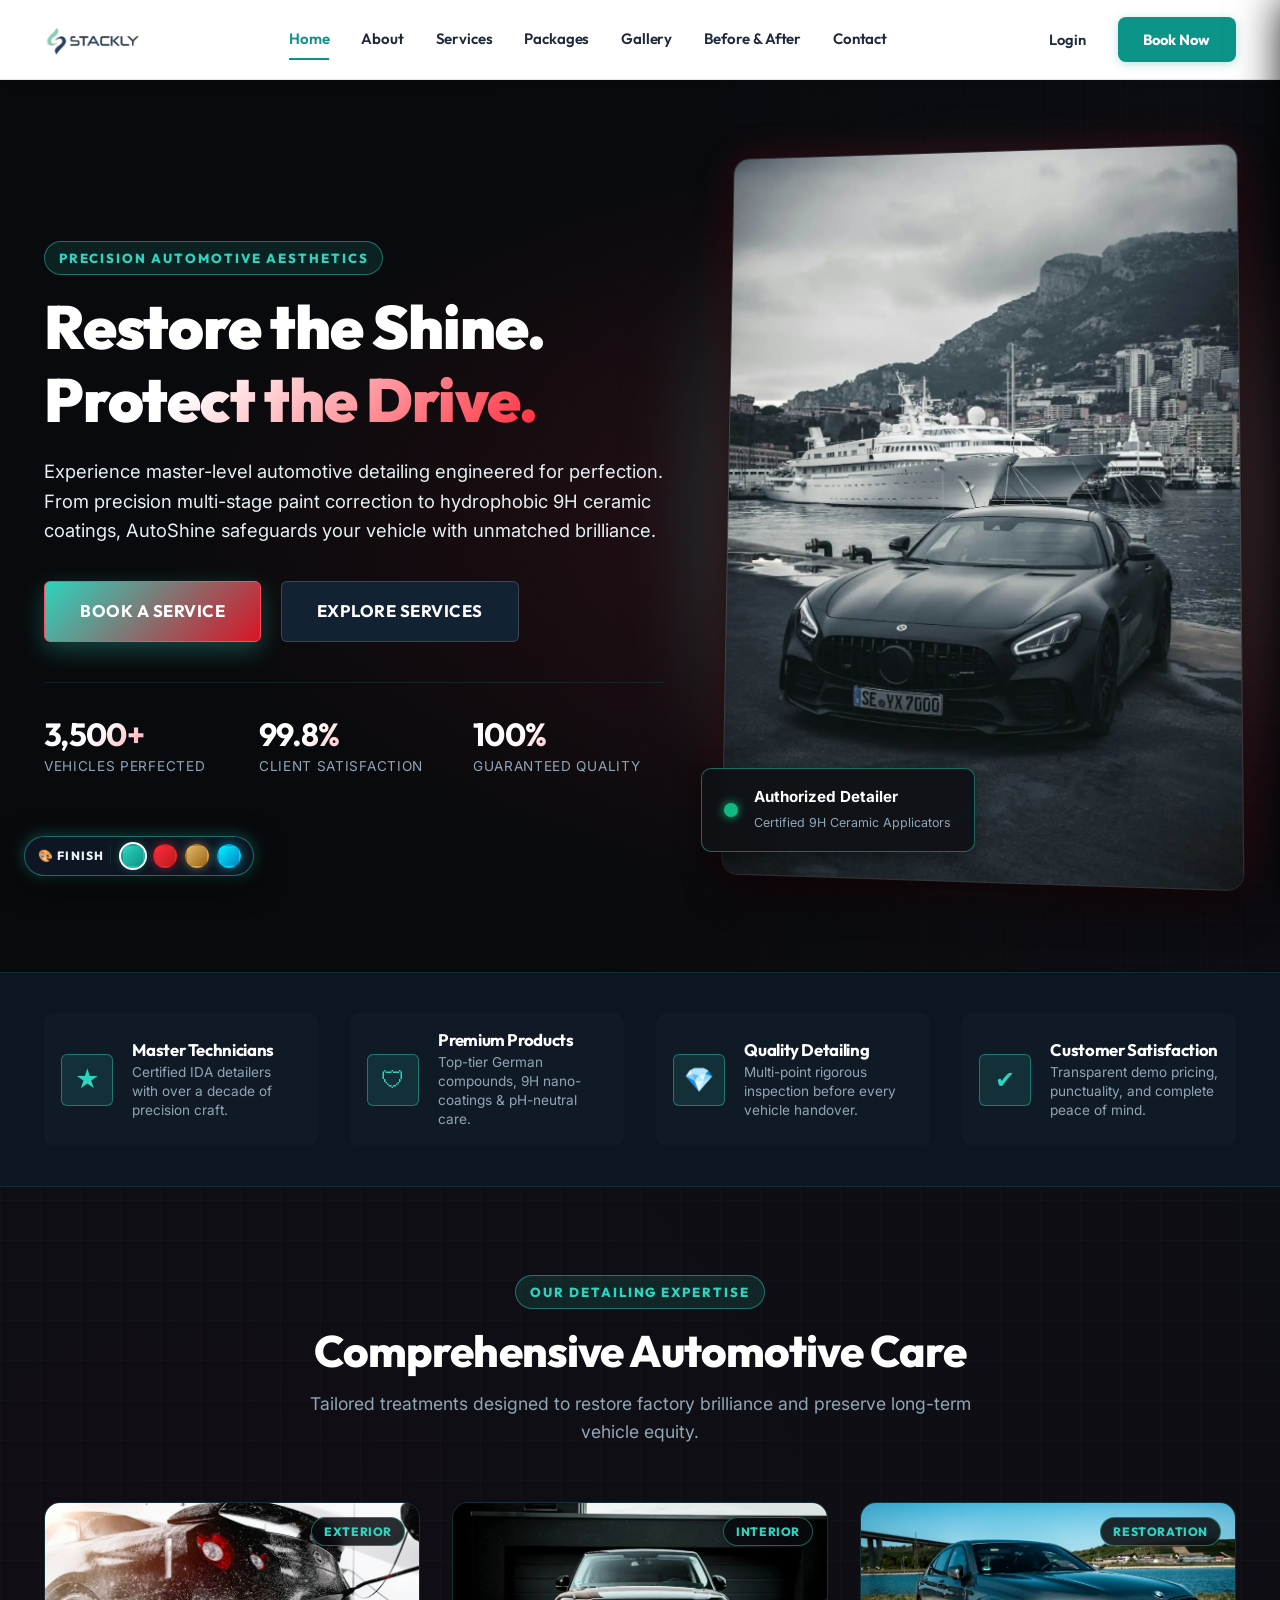
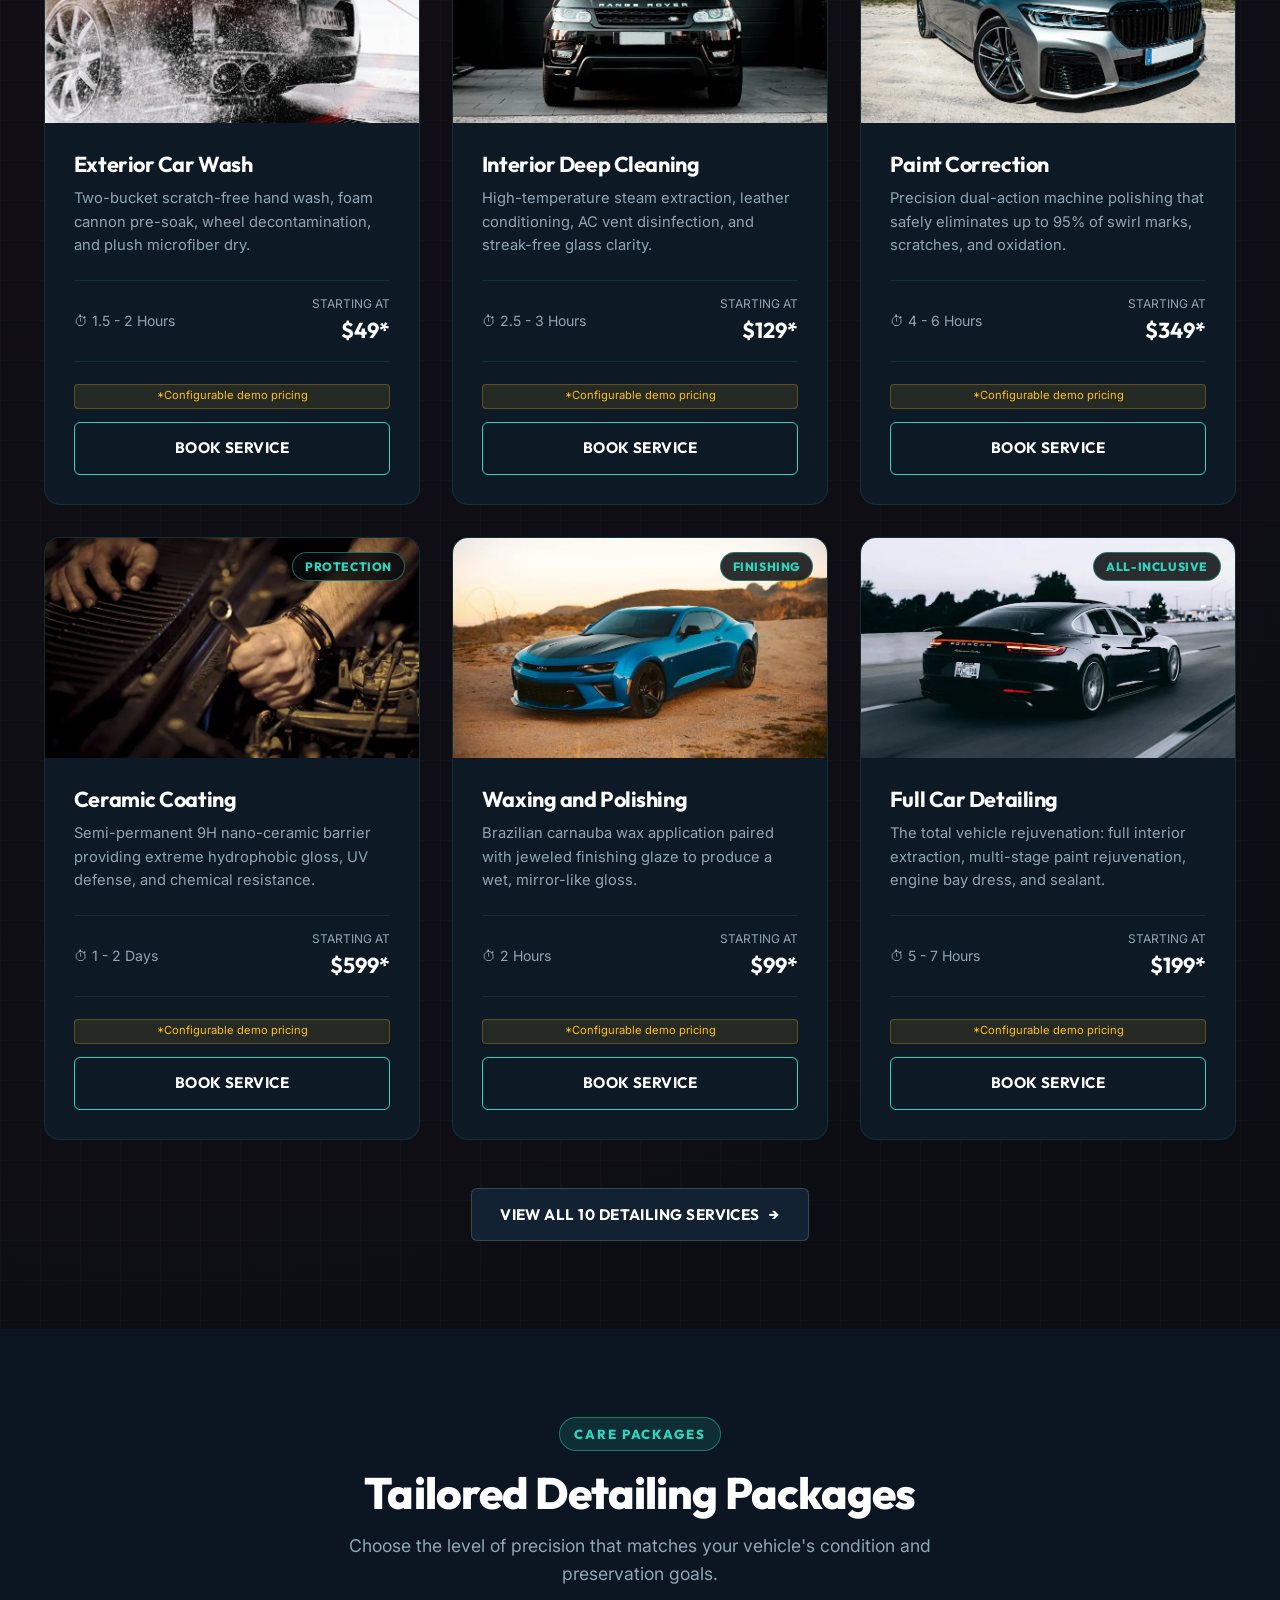
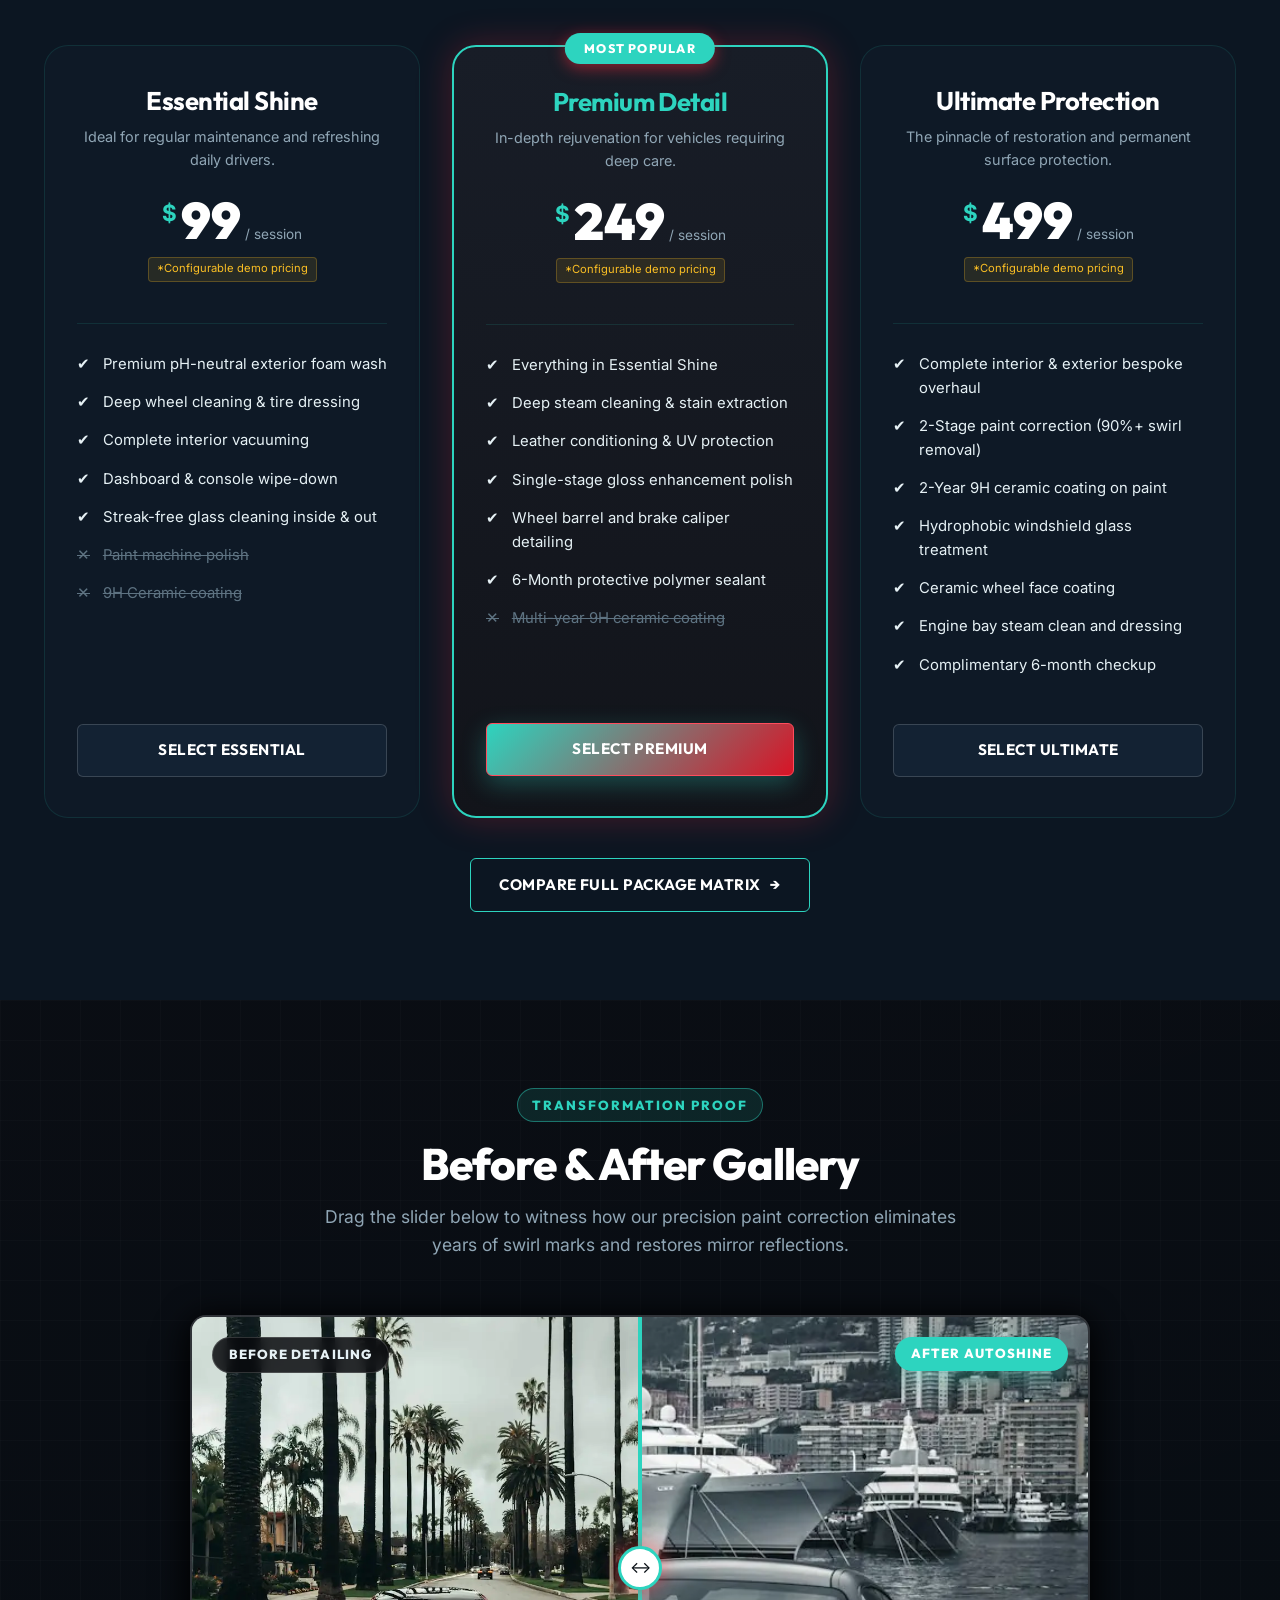
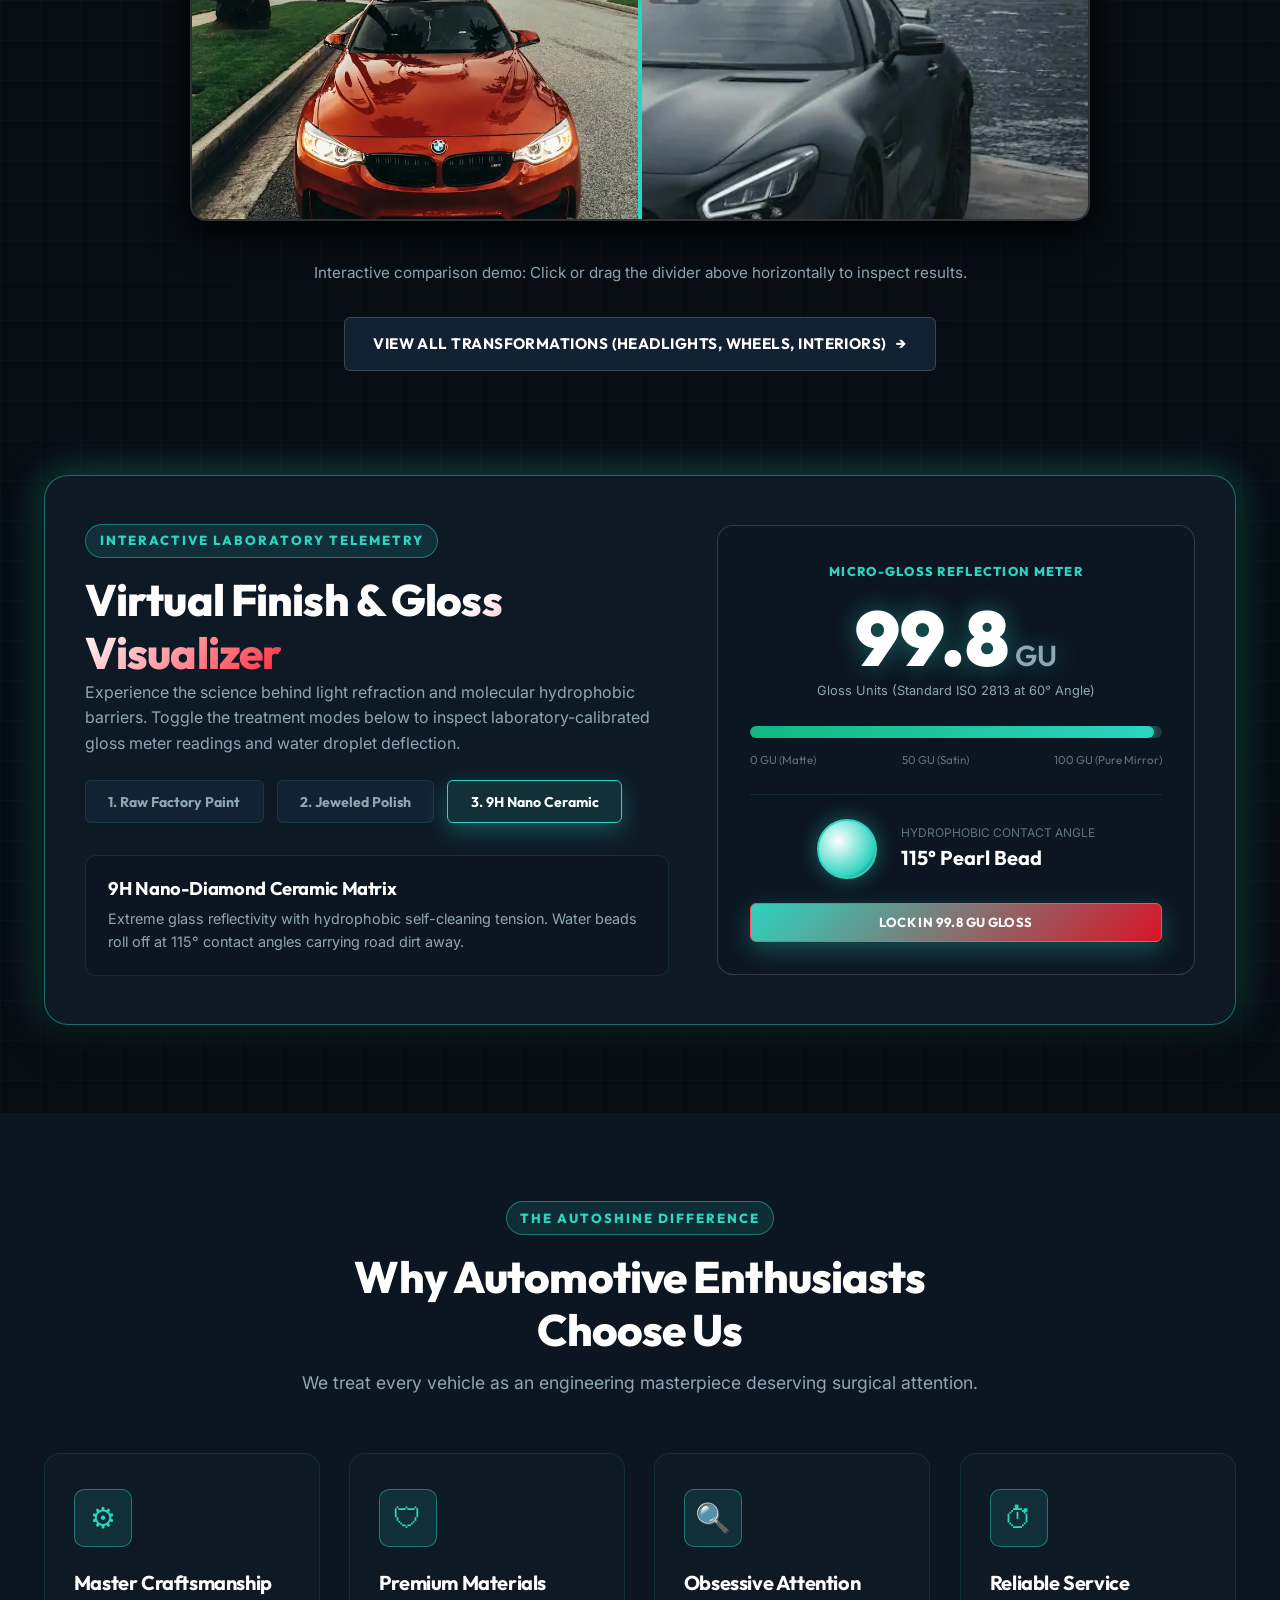
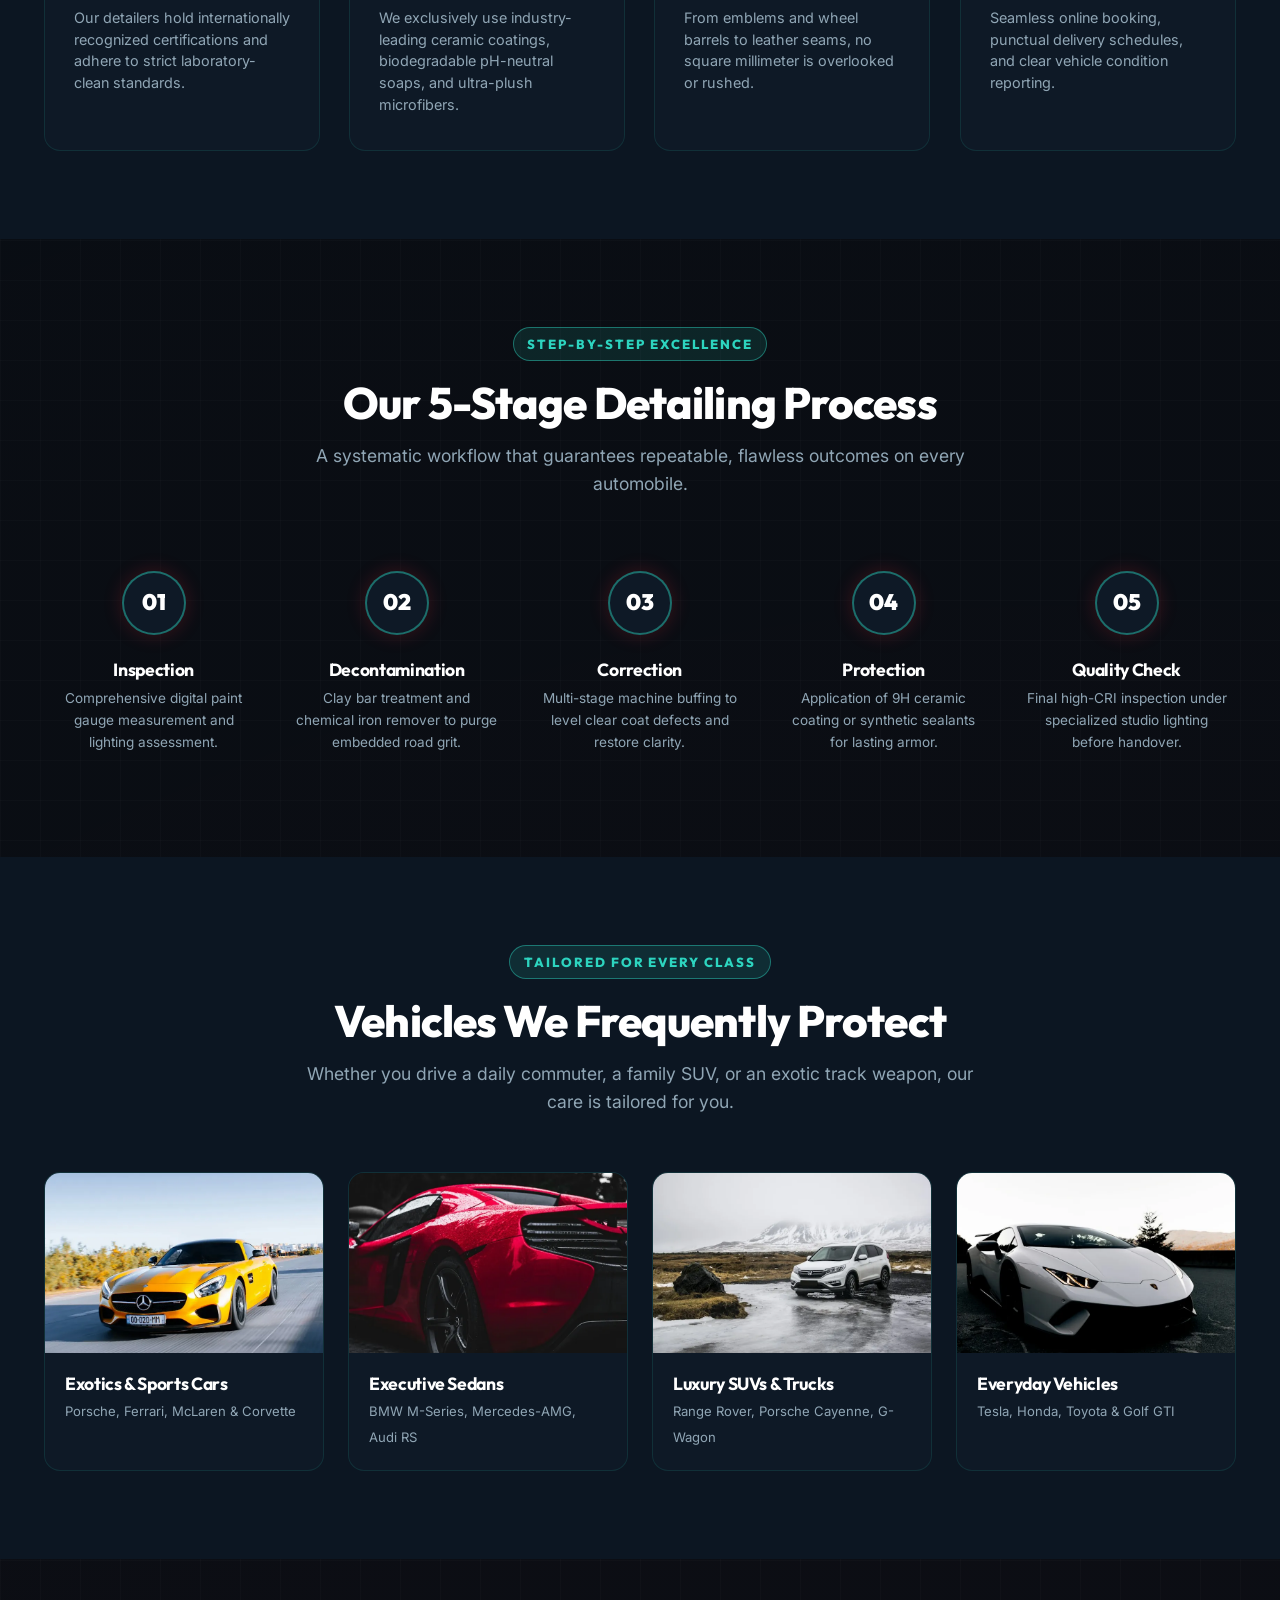
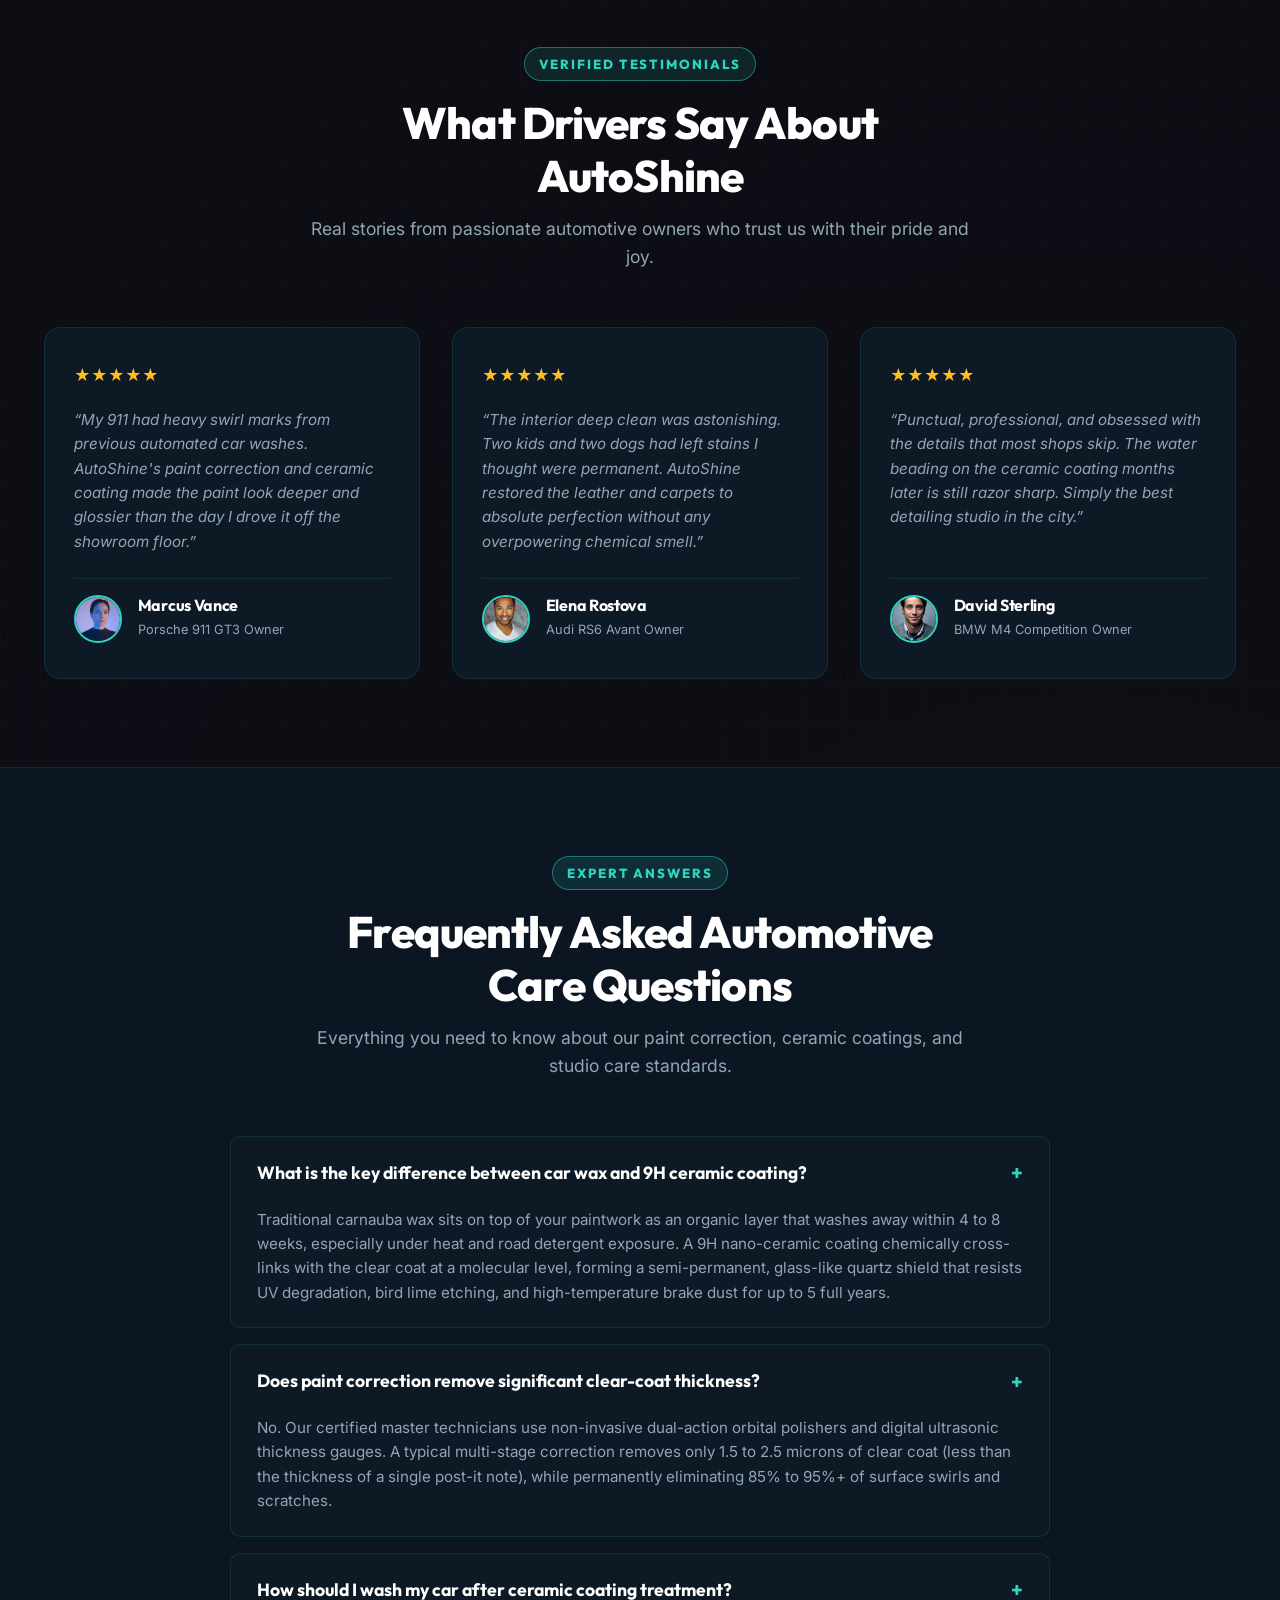
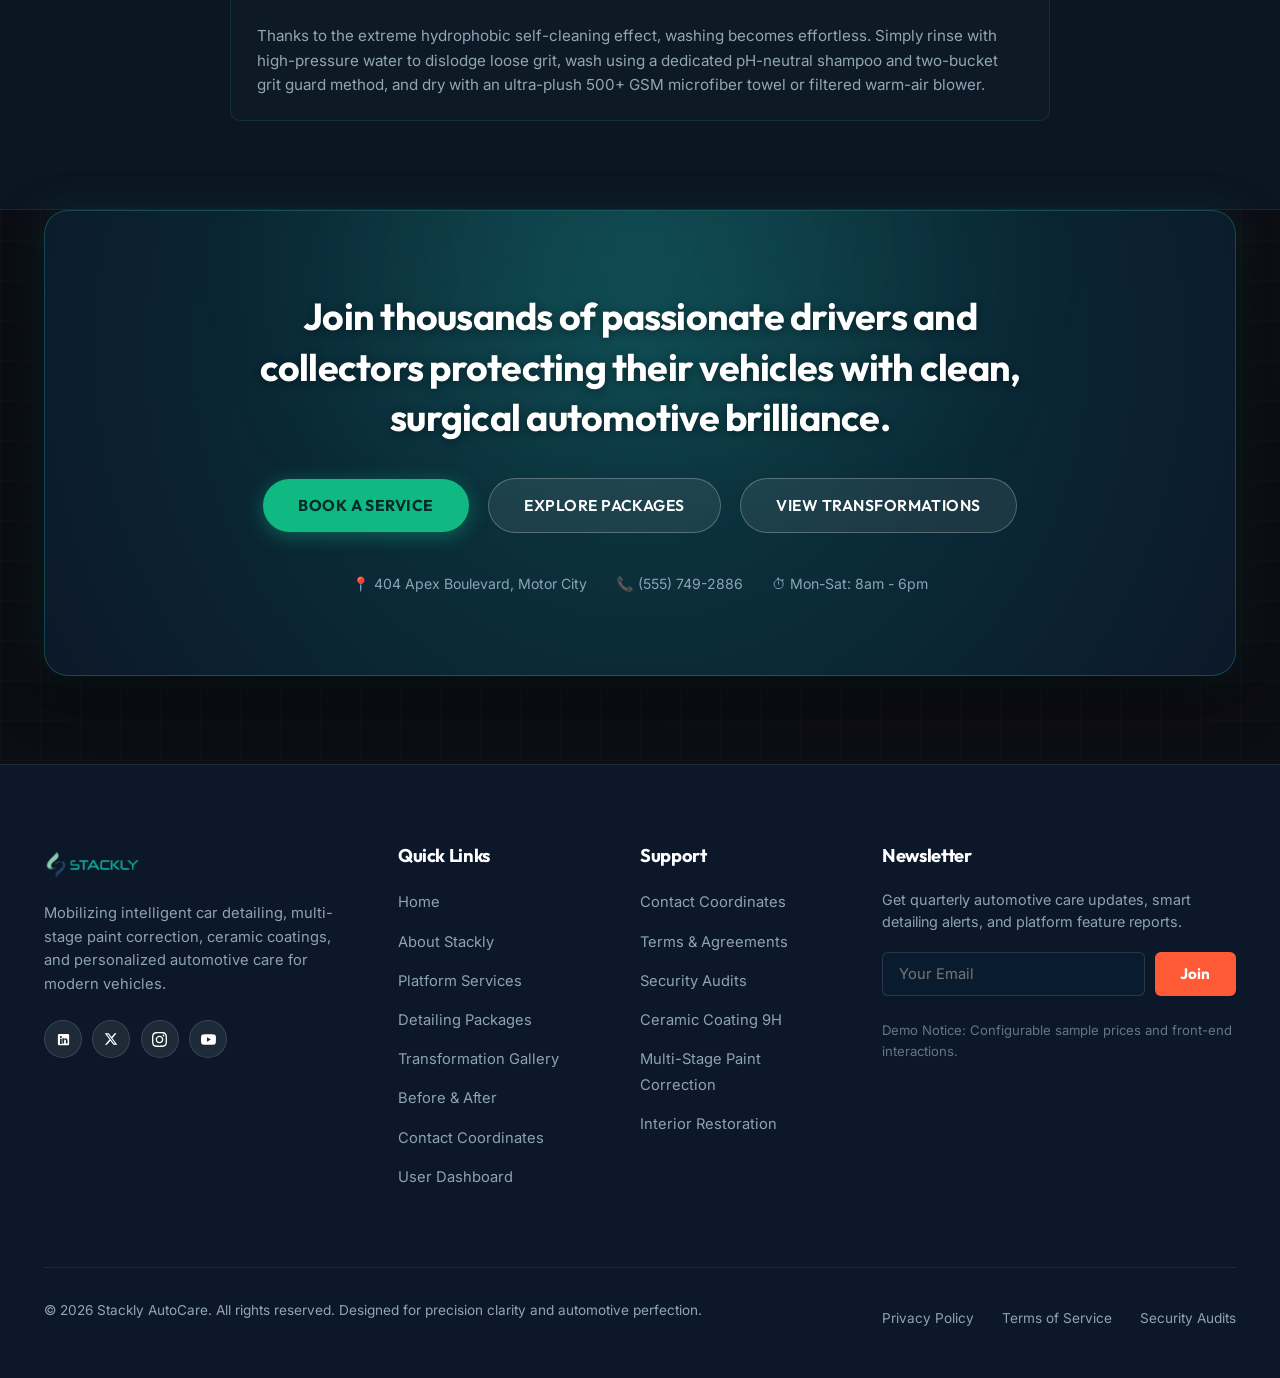
==== commit e3473d6a: "feat: add hero section animations, laser light sheen, scroll reveals & animated stat counters across" ====
--- a/index.html
+++ b/index.html
@@ -117,7 +117,7 @@
             >
           </div>
           <div class="hero-badge-floating">
-            <div style="width: 14px; height: 14px; border-radius: 50%; background: #10b981; box-shadow: 0 0 10px #10b981;"></div>
+            <div class="pulse-dot" style="width: 14px; height: 14px; border-radius: 50%; background: #10b981; box-shadow: 0 0 10px #10b981;"></div>
             <div>
               <strong style="display: block; font-size: 0.95rem; color: #ffffff;">Authorized Detailer</strong>
               <span style="font-size: 0.78rem; color: var(--silver-mid);">Certified 9H Ceramic Applicators</span>
--- a/css/style.css
+++ b/css/style.css
@@ -337,6 +337,25 @@
   color: #ffffff;
   border: 1px solid #ff4d5d;
   box-shadow: var(--shadow-red);
+  position: relative;
+  overflow: hidden;
+}
+
+.btn-primary::after {
+  content: '';
+  position: absolute;
+  top: -50%;
+  left: -75%;
+  width: 50%;
+  height: 200%;
+  background: linear-gradient(90deg, transparent, rgba(255, 255, 255, 0.35), transparent);
+  transform: rotate(25deg);
+  transition: left 0.75s cubic-bezier(0.16, 1, 0.3, 1);
+  pointer-events: none;
+}
+
+.btn-primary:hover::after {
+  left: 140%;
 }
 
 .btn-primary:hover {
@@ -751,14 +770,20 @@
   max-width: 620px;
 }
 
+.hero-content .section-tag {
+  animation: heroFadeDown 0.8s cubic-bezier(0.16, 1, 0.3, 1) both;
+}
+
 .hero-content h1 {
   margin-bottom: 1.25rem;
+  animation: heroFadeUp 0.85s cubic-bezier(0.16, 1, 0.3, 1) 0.12s both;
 }
 
 .hero-content p {
   font-size: 1.15rem;
   margin-bottom: 2.2rem;
   color: var(--silver-light);
+  animation: heroFadeUp 0.85s cubic-bezier(0.16, 1, 0.3, 1) 0.24s both;
 }
 
 .hero-actions {
@@ -766,6 +791,7 @@
   flex-wrap: wrap;
   gap: 1.2rem;
   margin-bottom: 2.5rem;
+  animation: heroFadeUp 0.85s cubic-bezier(0.16, 1, 0.3, 1) 0.36s both;
 }
 
 .hero-stats {
@@ -774,6 +800,7 @@
   gap: 1.5rem;
   padding-top: 2rem;
   border-top: 1px solid var(--border-subtle);
+  animation: heroFadeUp 0.85s cubic-bezier(0.16, 1, 0.3, 1) 0.48s both;
 }
 
 .stat-item h3 {
@@ -790,6 +817,7 @@
 
 .hero-image-wrap {
   position: relative;
+  animation: heroImageEntrance 1s cubic-bezier(0.16, 1, 0.3, 1) 0.2s both;
 }
 
 .hero-image-wrap::before {
@@ -802,6 +830,7 @@
   background: radial-gradient(circle, var(--red-glow) 0%, transparent 70%);
   z-index: -1;
   filter: blur(30px);
+  animation: pulseGlow 4s ease-in-out infinite;
 }
 
 .hero-image-frame {
@@ -812,6 +841,27 @@
   box-shadow: var(--shadow-lg), 0 0 40px rgba(255, 42, 59, 0.2);
   transform: perspective(1000px) rotateY(-5deg) rotateX(3deg);
   transition: transform var(--transition-slow);
+}
+
+.hero-image-frame::after {
+  content: '';
+  position: absolute;
+  top: 0;
+  left: -140%;
+  width: 65%;
+  height: 100%;
+  background: linear-gradient(
+    90deg,
+    transparent 0%,
+    rgba(255, 255, 255, 0.05) 35%,
+    rgba(255, 255, 255, 0.25) 50%,
+    rgba(0, 240, 255, 0.35) 55%,
+    transparent 100%
+  );
+  transform: skewX(-25deg);
+  animation: lightSheenSweep 7s ease-in-out 1.5s infinite;
+  pointer-events: none;
+  z-index: 2;
 }
 
 .hero-image-frame:hover {
@@ -832,6 +882,77 @@
   gap: 1rem;
   backdrop-filter: blur(10px);
   animation: floatSlow 5s ease-in-out infinite;
+}
+
+.pulse-dot {
+  animation: dotPulse 2s cubic-bezier(0.4, 0, 0.6, 1) infinite;
+}
+
+@keyframes heroFadeDown {
+  from {
+    opacity: 0;
+    transform: translateY(-20px);
+  }
+  to {
+    opacity: 1;
+    transform: translateY(0);
+  }
+}
+
+@keyframes heroFadeUp {
+  from {
+    opacity: 0;
+    transform: translateY(28px);
+  }
+  to {
+    opacity: 1;
+    transform: translateY(0);
+  }
+}
+
+@keyframes heroImageEntrance {
+  from {
+    opacity: 0;
+    transform: scale(0.94) translateY(24px);
+  }
+  to {
+    opacity: 1;
+    transform: scale(1) translateY(0);
+  }
+}
+
+@keyframes lightSheenSweep {
+  0%, 30% {
+    left: -140%;
+    opacity: 0;
+  }
+  38% {
+    opacity: 1;
+  }
+  60%, 100% {
+    left: 220%;
+    opacity: 0;
+  }
+}
+
+@keyframes dotPulse {
+  0%, 100% {
+    box-shadow: 0 0 0 0 rgba(16, 185, 129, 0.7);
+    transform: scale(1);
+  }
+  50% {
+    box-shadow: 0 0 0 8px rgba(16, 185, 129, 0);
+    transform: scale(1.08);
+  }
+}
+
+@keyframes pulseGlow {
+  0%, 100% {
+    opacity: 0.6;
+  }
+  50% {
+    opacity: 0.95;
+  }
 }
 
 @keyframes floatSlow {
@@ -2414,6 +2535,85 @@
   display: grid;
   grid-template-columns: repeat(3, 1fr);
   gap: 1.8rem;
+}
+
+/* ==========================================================================
+   GLOBAL SCROLL REVEAL & MICRO-ANIMATIONS
+   ========================================================================== */
+.reveal-on-scroll {
+  opacity: 0;
+  transform: translateY(28px);
+  transition: opacity 0.7s cubic-bezier(0.16, 1, 0.3, 1), transform 0.7s cubic-bezier(0.16, 1, 0.3, 1);
+  will-change: opacity, transform;
+}
+
+.reveal-on-scroll.is-revealed {
+  opacity: 1;
+  transform: translateY(0);
+}
+
+/* Enhanced Card & Component Hover Micro-Animations */
+.feature-box,
+.pricing-card,
+.service-card,
+.trust-card,
+.review-card,
+.booking-form-card,
+.kpi-card {
+  transition: transform 0.35s cubic-bezier(0.16, 1, 0.3, 1), box-shadow 0.35s cubic-bezier(0.16, 1, 0.3, 1), border-color 0.3s ease;
+}
+
+.feature-box:hover {
+  transform: translateY(-6px);
+  border-color: var(--border-red);
+  box-shadow: 0 16px 36px rgba(0, 0, 0, 0.65), 0 0 22px var(--red-glow);
+}
+
+.feature-box:hover .feature-icon-wrap {
+  transform: scale(1.15) rotate(6deg);
+  background: var(--red-subtle);
+  border-color: var(--red-primary);
+}
+
+.feature-icon-wrap {
+  transition: transform 0.35s cubic-bezier(0.16, 1, 0.3, 1), background 0.3s ease, border-color 0.3s ease;
+}
+
+.service-card:hover {
+  transform: translateY(-6px);
+  box-shadow: 0 16px 36px rgba(0, 0, 0, 0.65), 0 0 20px var(--red-glow);
+}
+
+.trust-card:hover {
+  transform: translateY(-4px);
+  box-shadow: 0 12px 28px rgba(0, 0, 0, 0.5), 0 0 16px var(--red-glow);
+}
+
+.review-card:hover {
+  transform: translateY(-4px);
+  box-shadow: 0 12px 28px rgba(0, 0, 0, 0.5);
+  border-color: rgba(255, 255, 255, 0.2);
+}
+
+.stat-item {
+  transition: transform 0.3s ease;
+}
+
+.stat-item:hover {
+  transform: translateY(-3px);
+}
+
+/* Accessible reduced motion override */
+@media (prefers-reduced-motion: reduce) {
+  *, *::before, *::after {
+    animation-duration: 0.01ms !important;
+    animation-iteration-count: 1 !important;
+    transition-duration: 0.01ms !important;
+  }
+  .reveal-on-scroll {
+    opacity: 1 !important;
+    transform: none !important;
+  }
 }
 
 @media (max-width: 992px) {
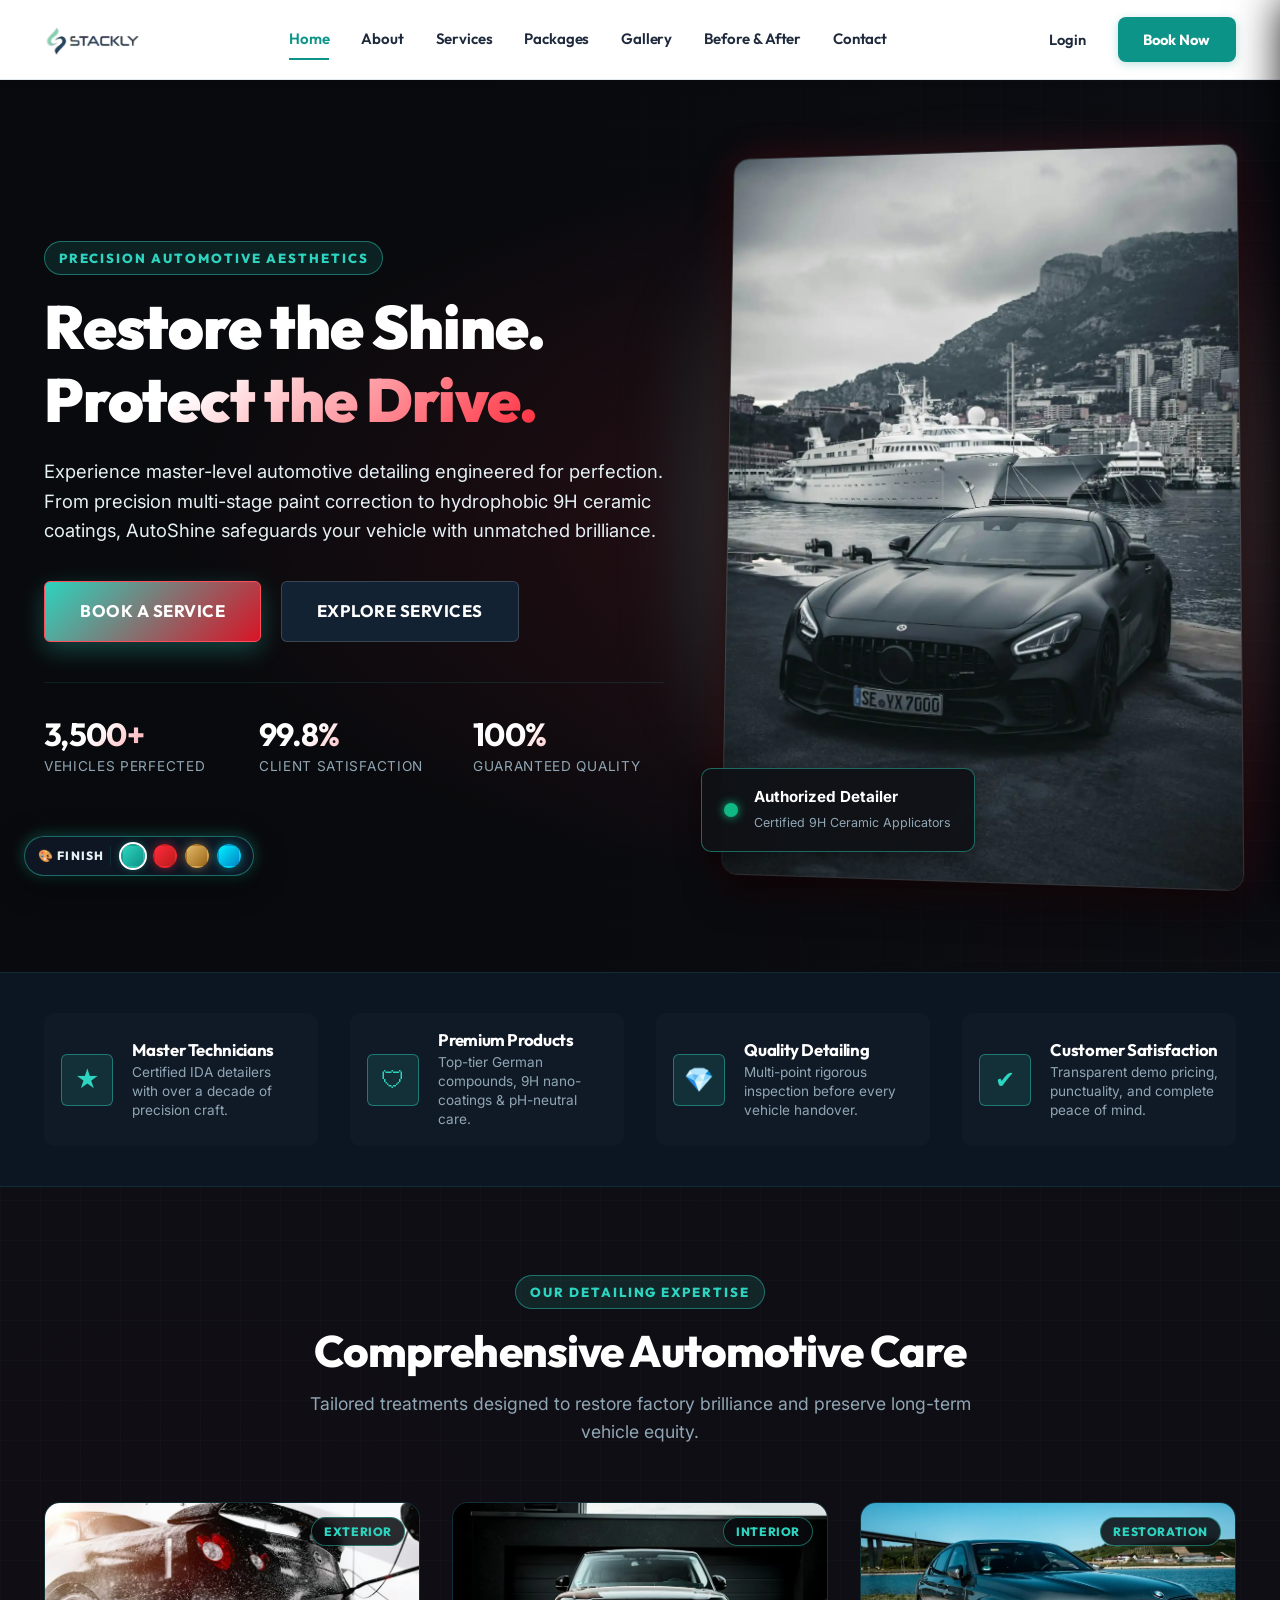
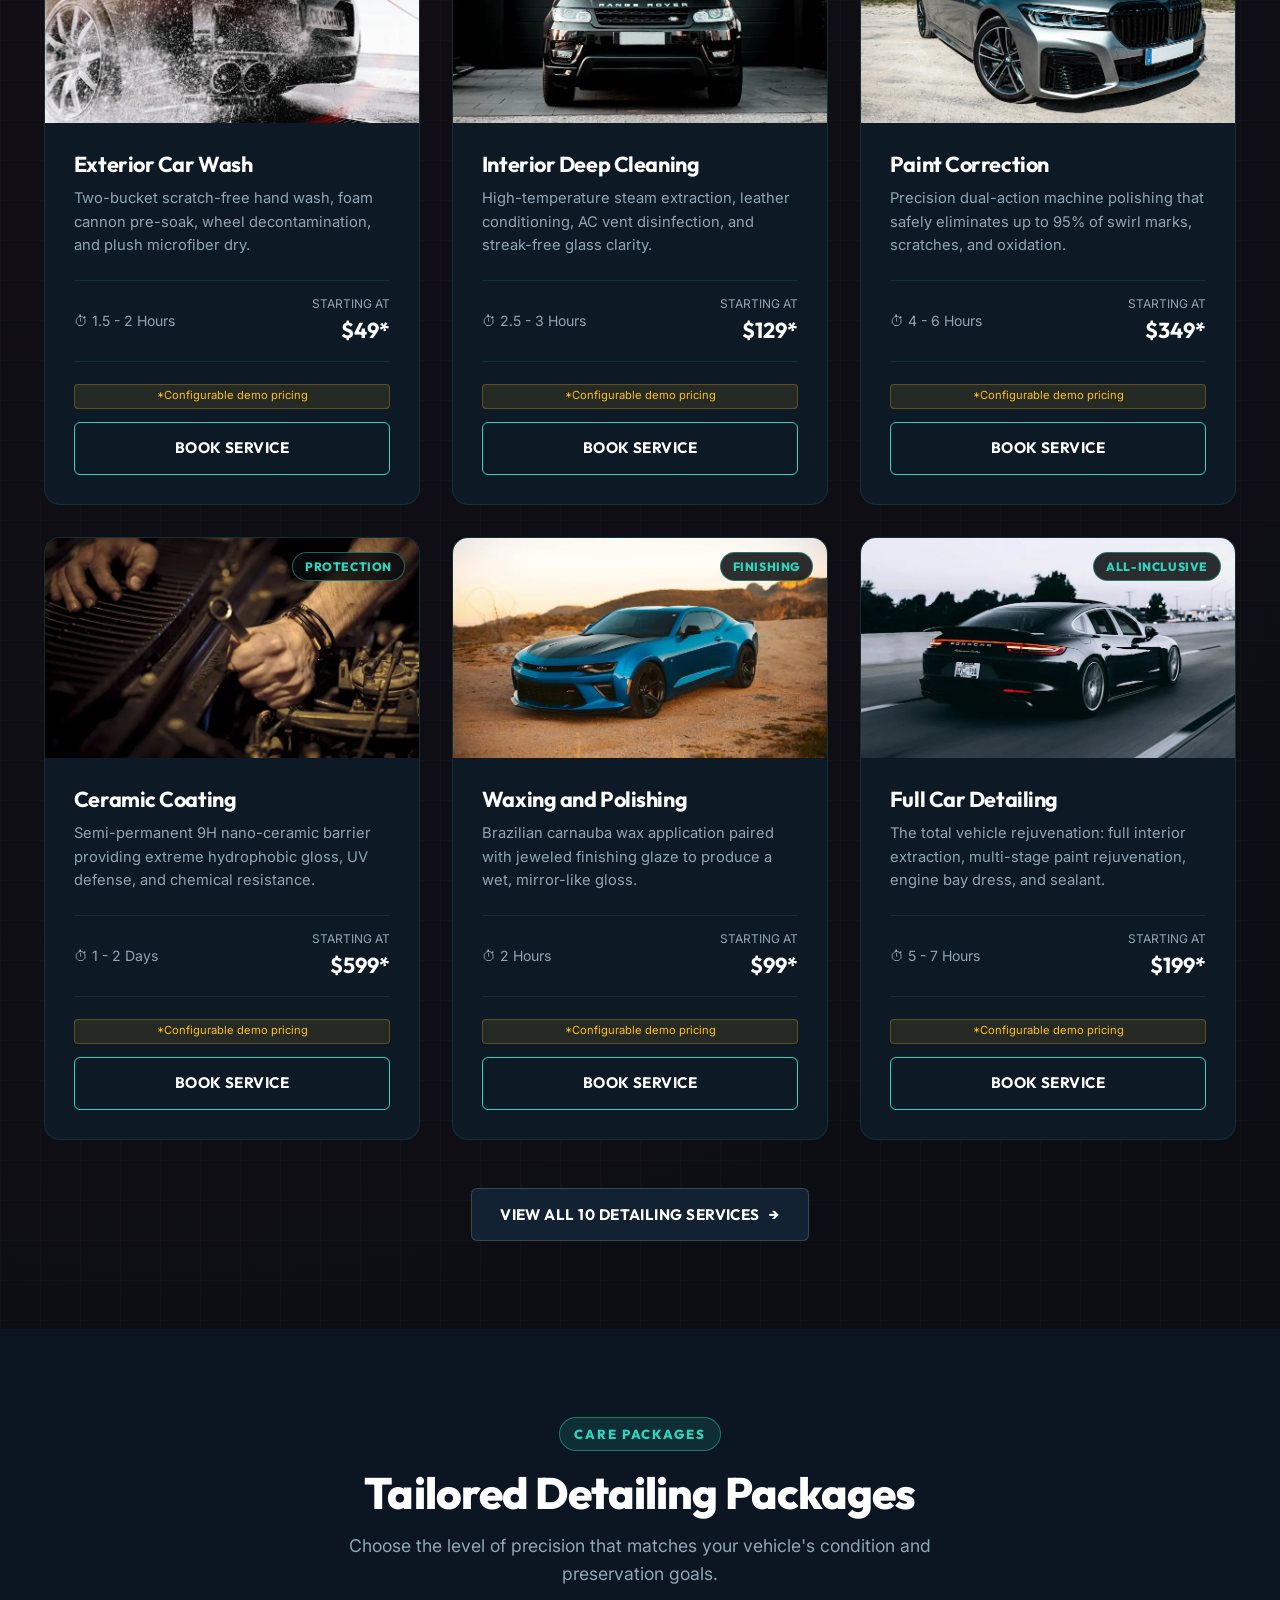
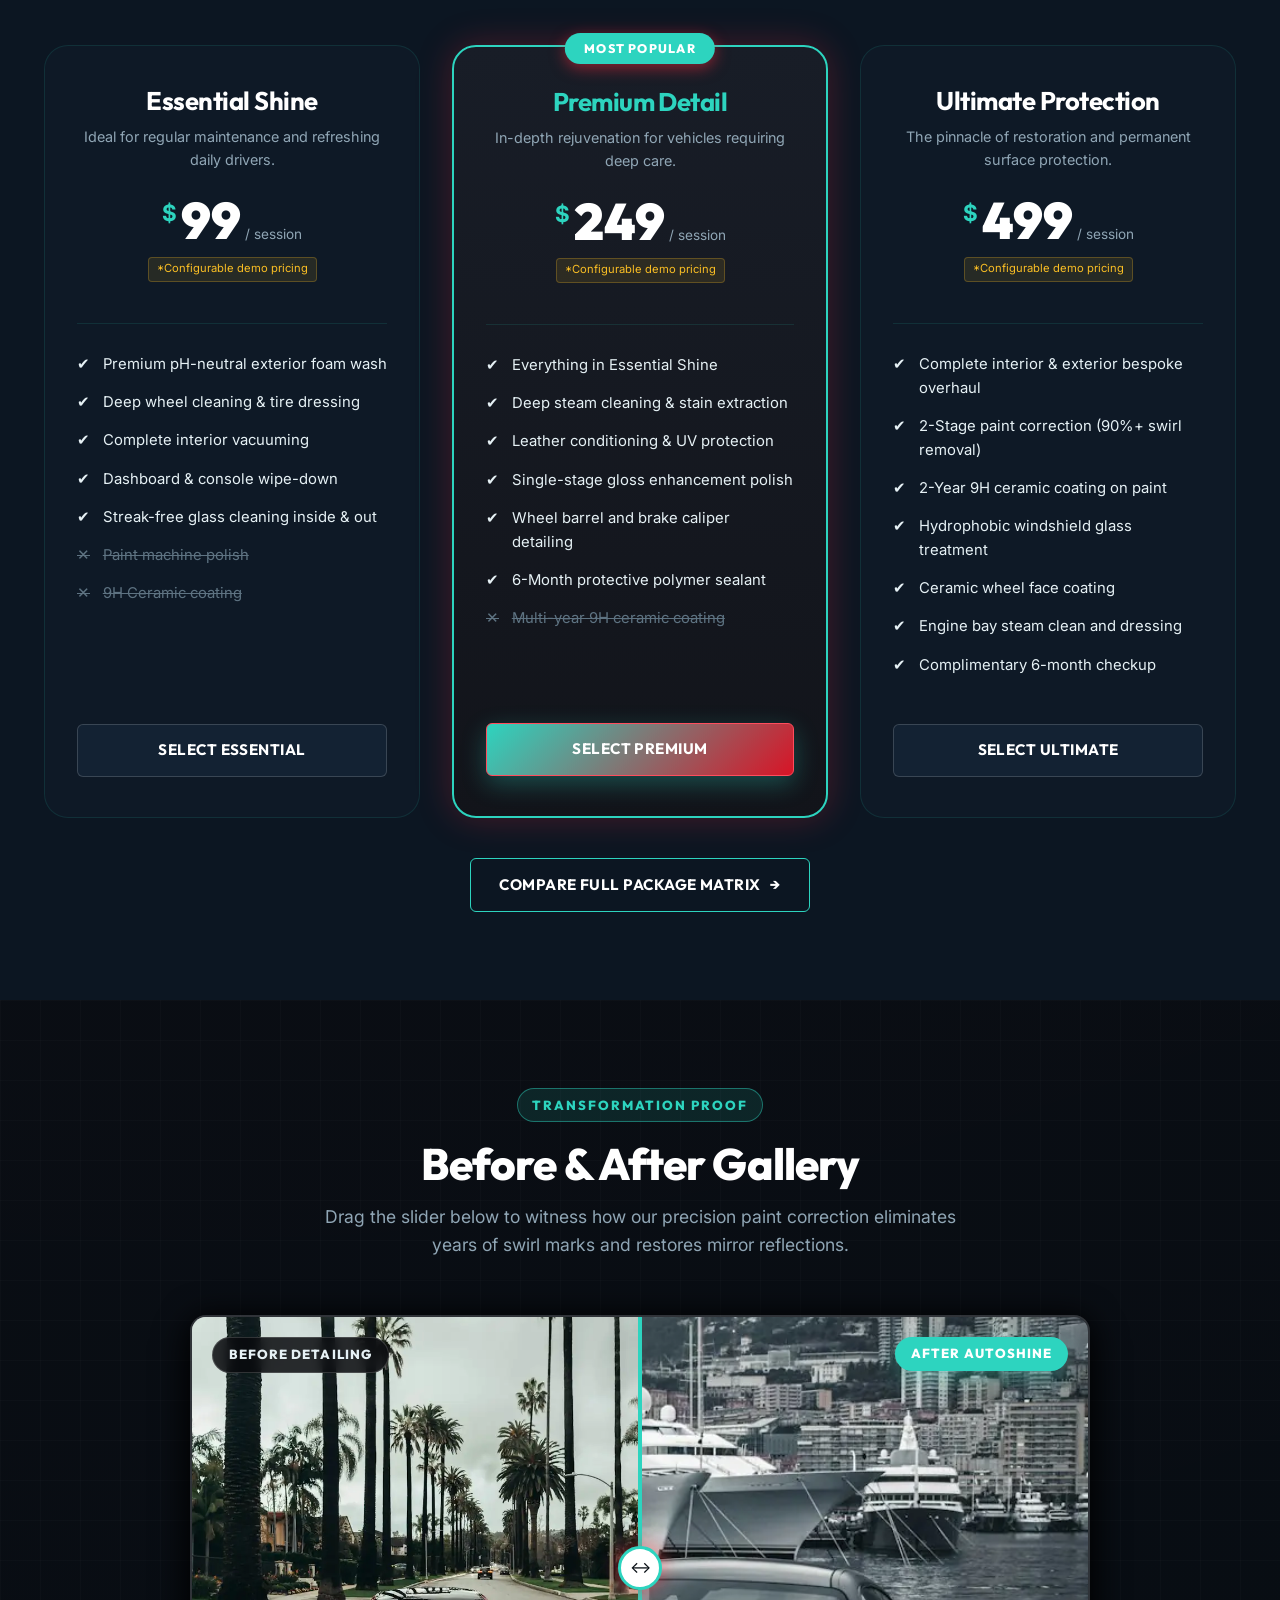
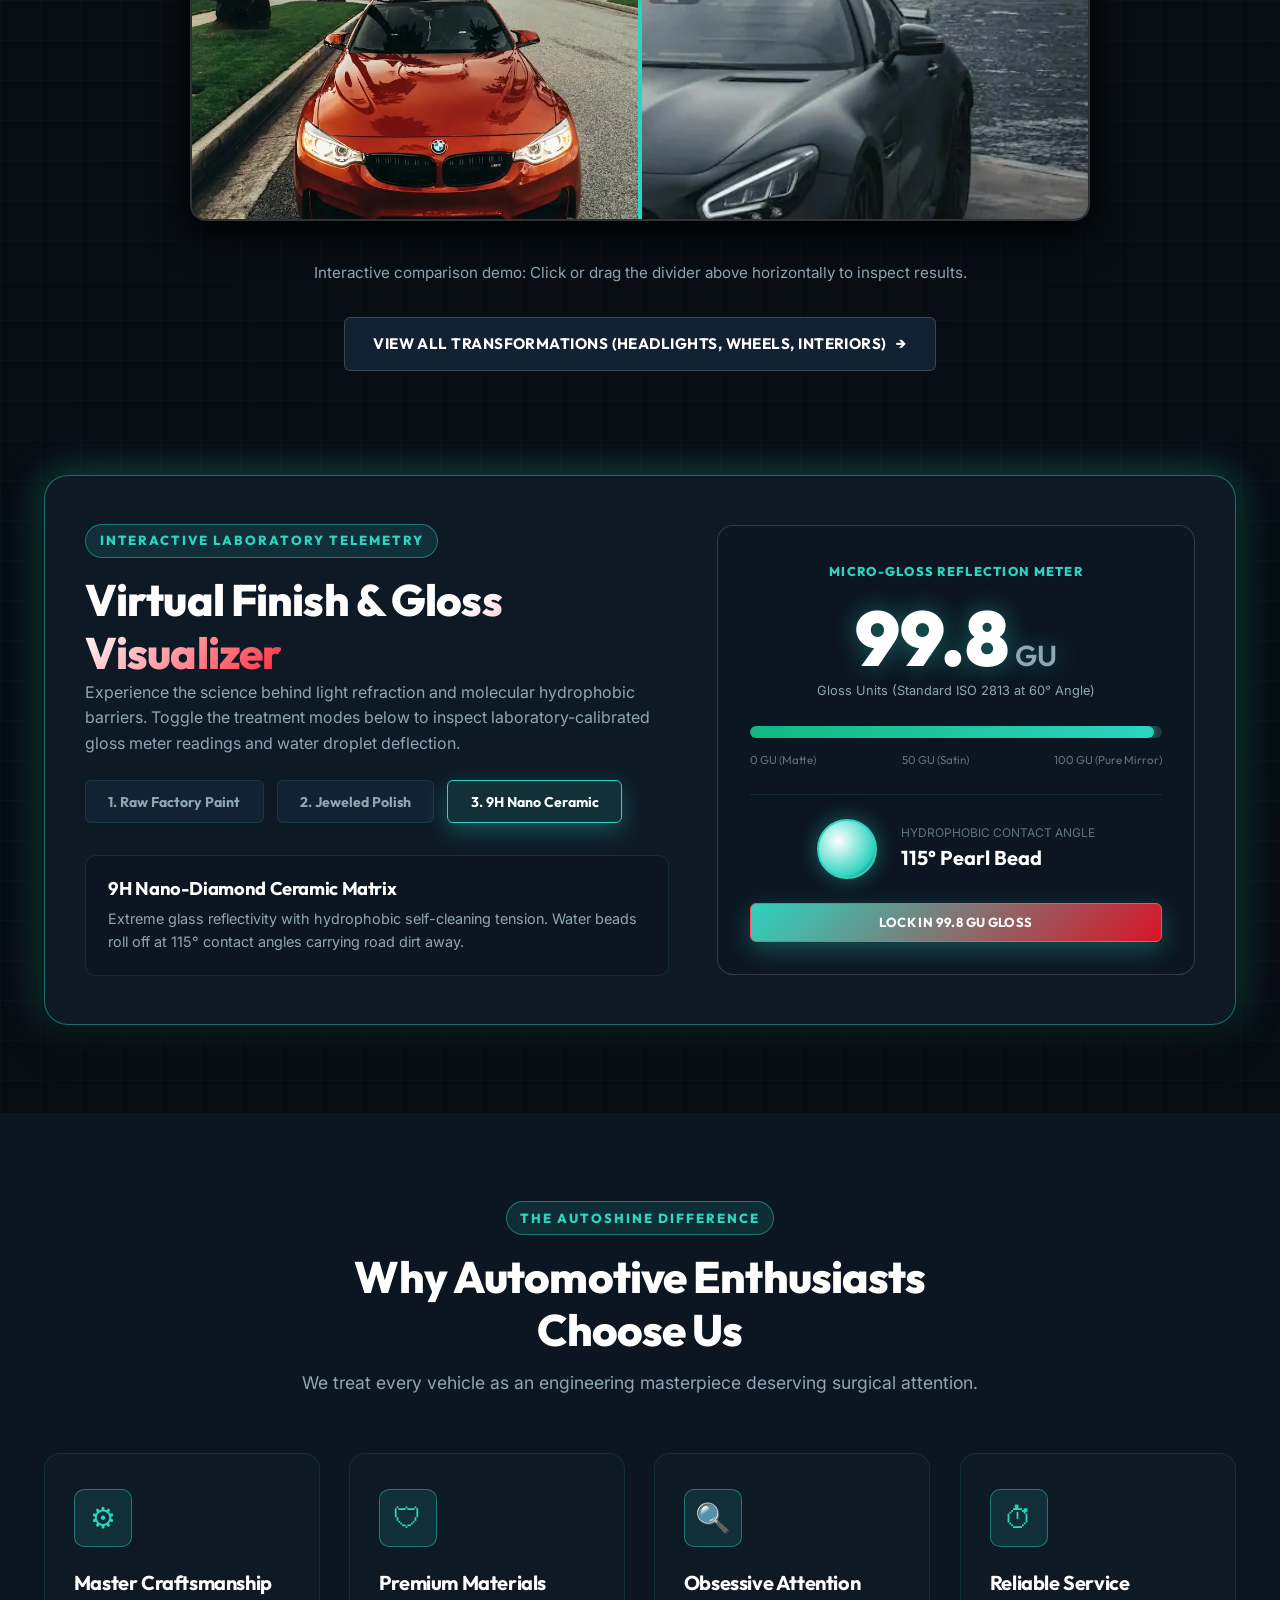
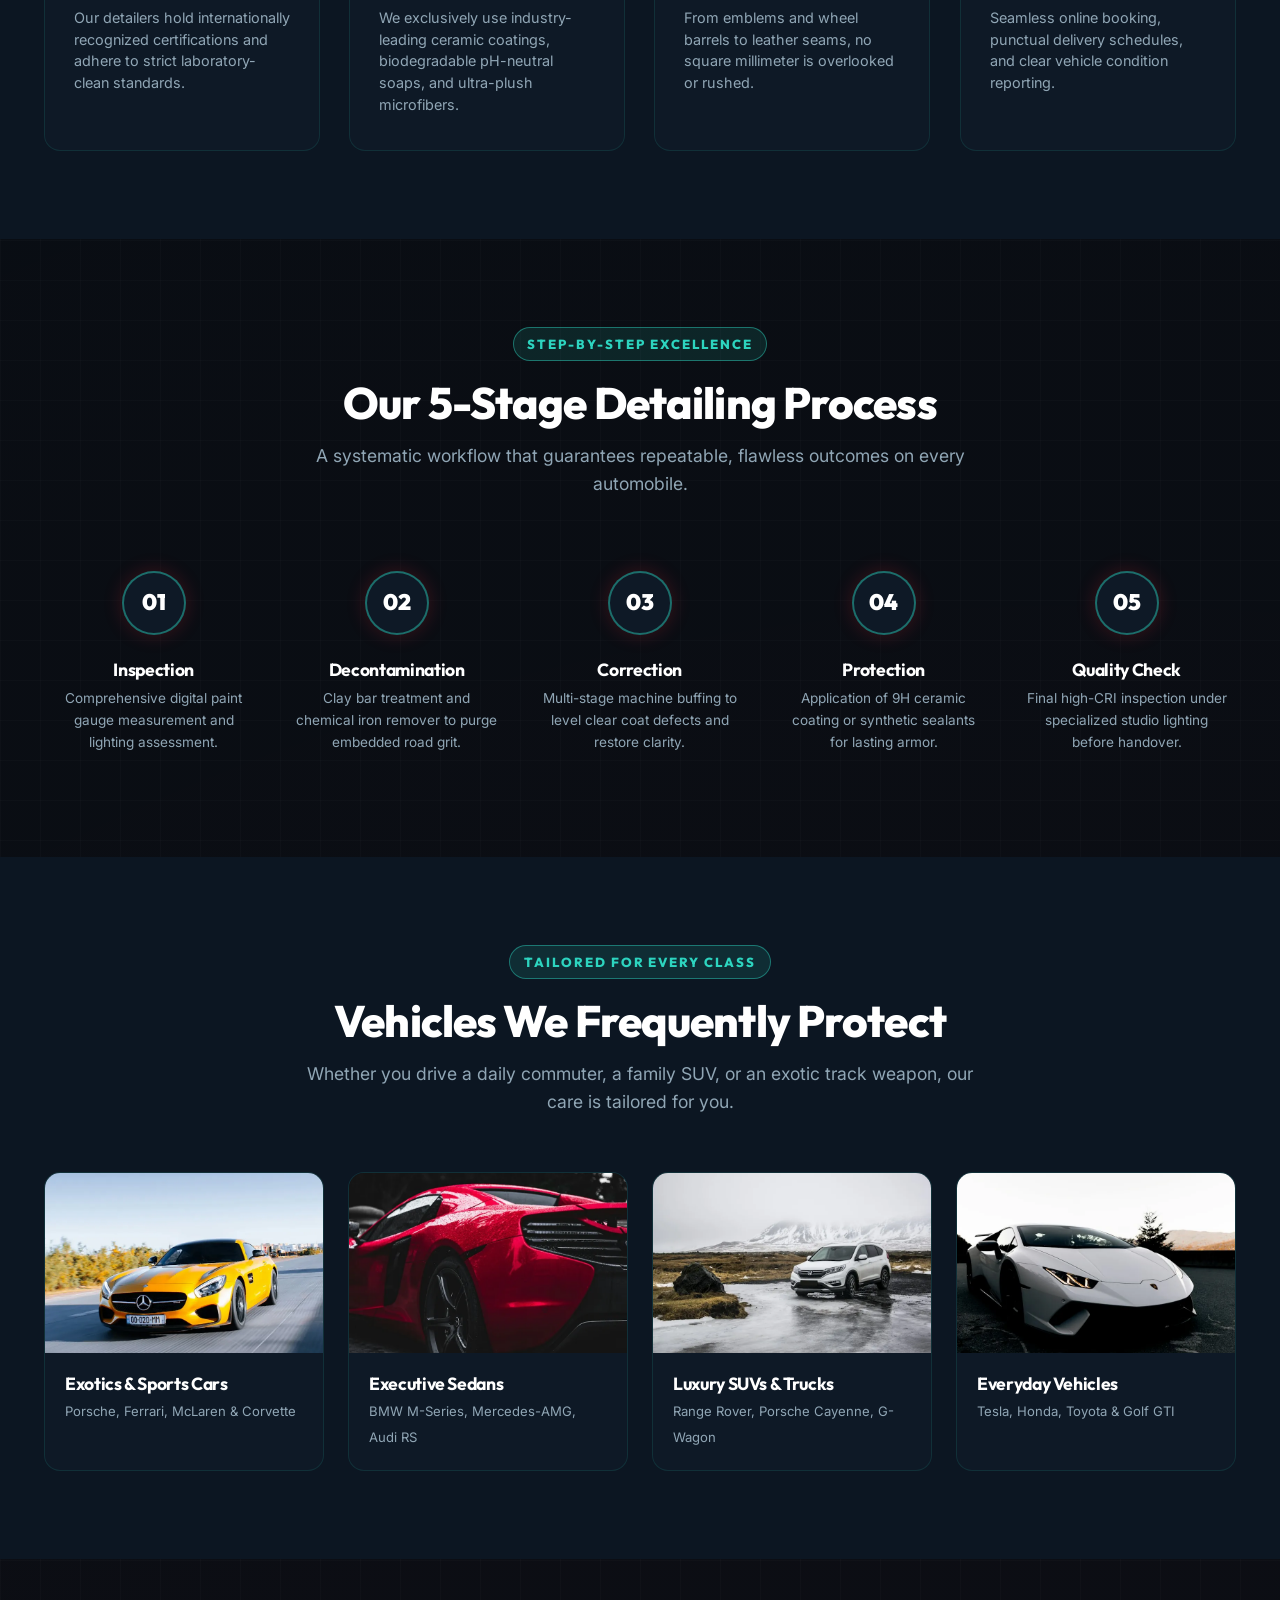
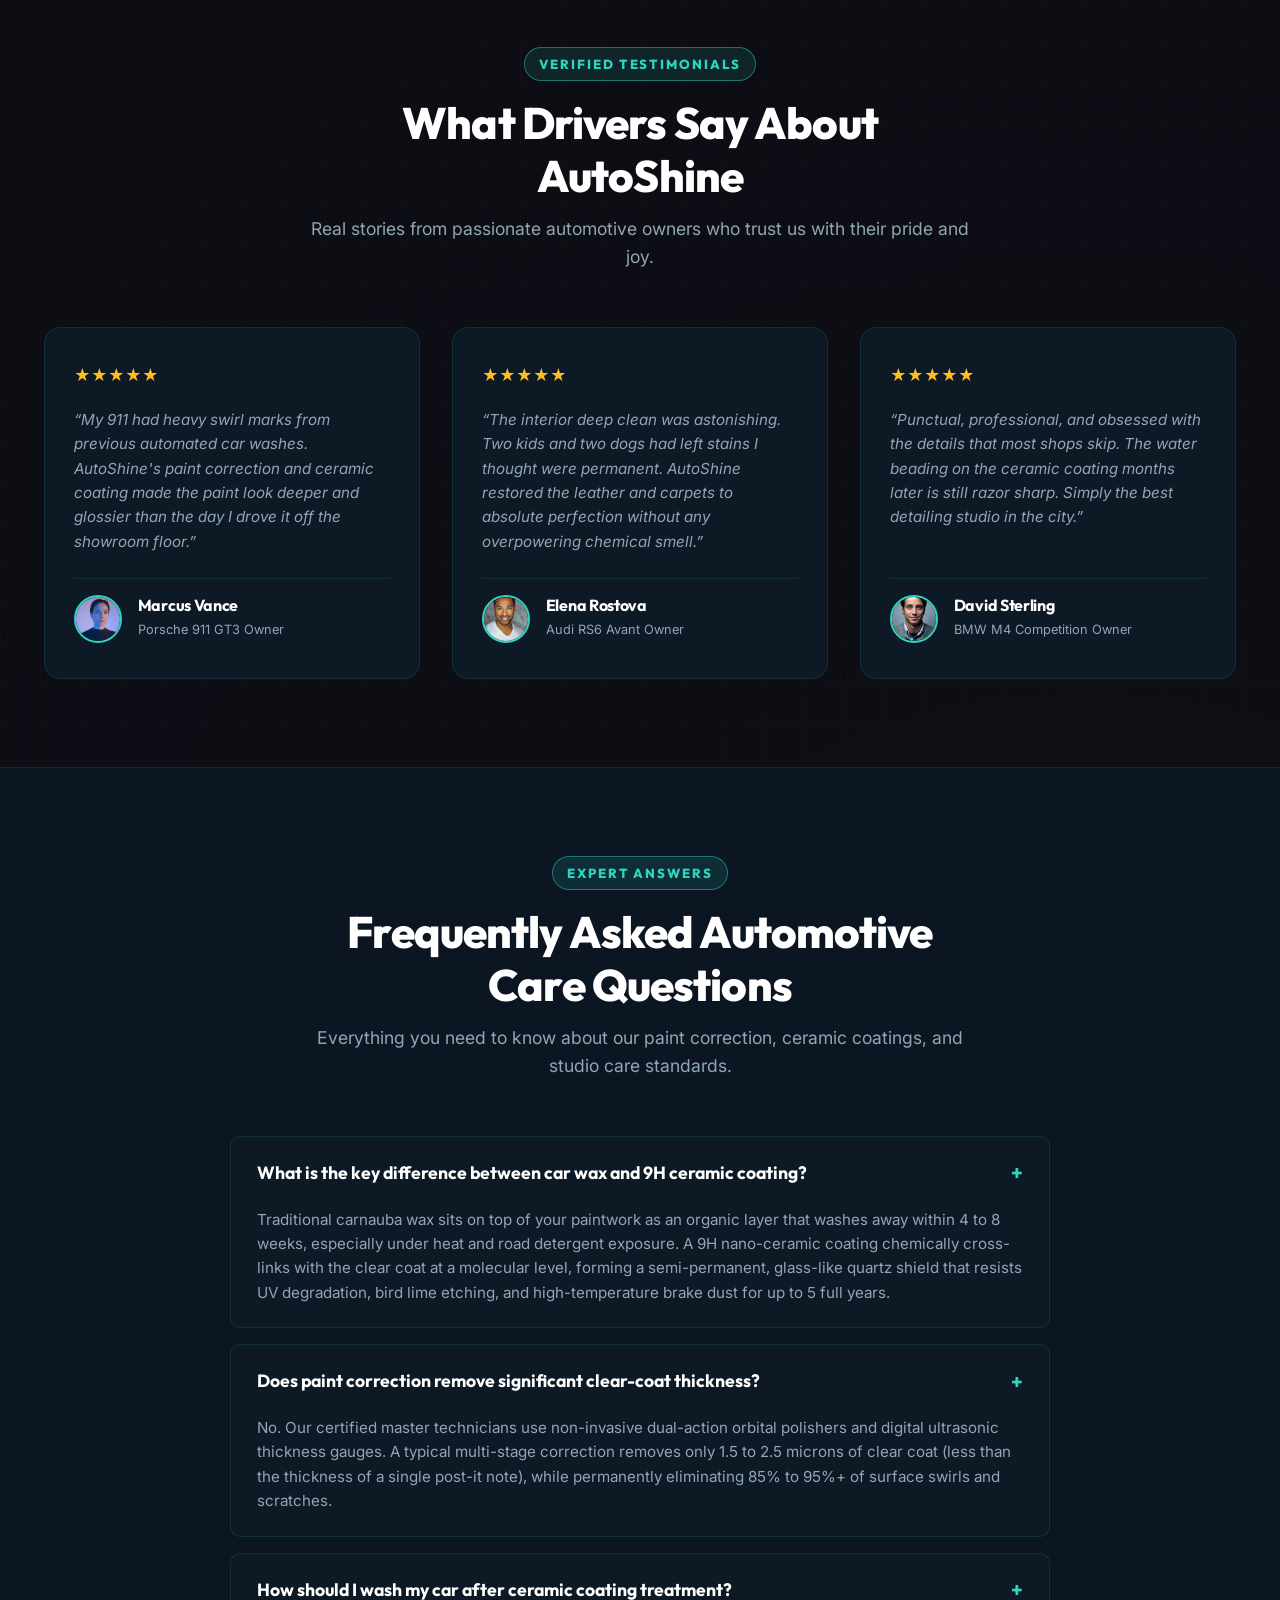
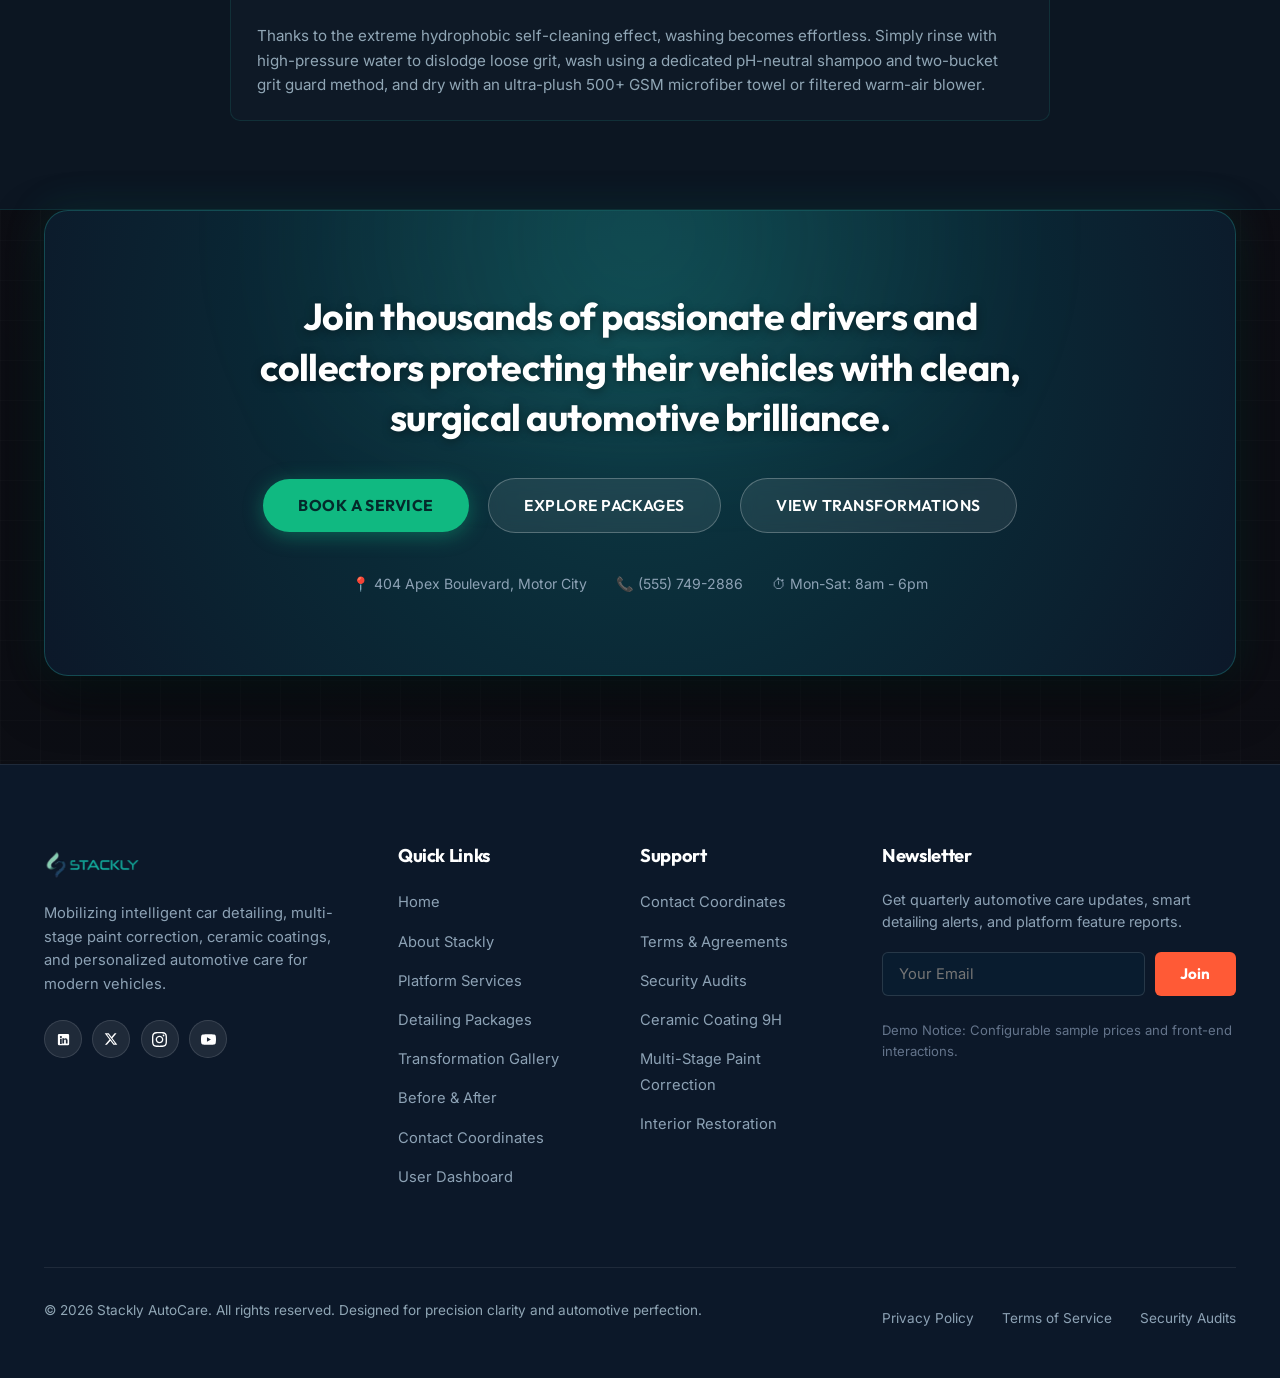
==== commit 760cebea: "fix: navbar scroll stability, convert all images to webp <100kb, mobile login alignment & 404 redire" ====
--- a/index.html
+++ b/index.html
@@ -8,13 +8,13 @@
   <link rel="icon" type="image/svg+xml" href="assets/images/favicon.svg">
   <link rel="stylesheet" href="css/style.css">
 </head>
-<body>
+<body class="has-navbar">
 
   <!-- Navigation Bar -->
   <header class="navbar">
     <div class="container navbar-container">
       <a href="index.html" class="brand-logo" aria-label="AutoShine Homepage">
-        <img src="assets/images/logo-dark.png" alt="Stackly Logo" width="144" height="40">
+        <img src="assets/images/logo-dark.webp" alt="Stackly Logo" width="144" height="40">
       </a>
 
       <nav class="nav-menu" aria-label="Main Navigation">
@@ -44,7 +44,7 @@
   <aside class="mobile-drawer" aria-label="Mobile Navigation Drawer">
     <div class="mobile-drawer-header">
       <a href="index.html" class="brand-logo" aria-label="AutoShine Homepage">
-        <img src="assets/images/logo-footer.png" alt="Stackly Logo" width="130" height="34">
+        <img src="assets/images/logo-footer.webp" alt="Stackly Logo" width="130" height="34">
       </a>
       <button class="mobile-drawer-close" aria-label="Close navigation menu">✕</button>
     </div>
@@ -732,7 +732,7 @@
       <div class="footer-grid">
         <div class="footer-col">
           <a href="index.html" class="brand-logo" style="margin-bottom: 1.2rem;">
-            <img src="assets/images/logo-footer.png" alt="Stackly Logo" width="144" height="40">
+            <img src="assets/images/logo-footer.webp" alt="Stackly Logo" width="144" height="40">
           </a>
           <p>
             Mobilizing intelligent car detailing, multi-stage paint correction, ceramic coatings, and personalized automotive care for modern vehicles.
@@ -795,8 +795,8 @@
       <div class="footer-bottom">
         <p>© 2026 Stackly AutoCare. All rights reserved. Designed for precision clarity and automotive perfection.</p>
         <div>
-          <a href="about.html" style="margin-right: 1.5rem;">Privacy Policy</a>
-          <a href="about.html" style="margin-right: 1.5rem;">Terms of Service</a>
+          <a href="404.html" style="margin-right: 1.5rem;">Privacy Policy</a>
+          <a href="404.html" style="margin-right: 1.5rem;">Terms of Service</a>
           <a href="404.html">Security Audits</a>
         </div>
       </div>
--- a/css/style.css
+++ b/css/style.css
@@ -412,9 +412,14 @@
   border-radius: var(--radius-sm);
 }
 
-/* --- Navigation Bar (Stackly Crisp Light Navbar) --- */
+/* --- Navigation Bar (Fixed & Stable Throughout Entire Scroll) --- */
+body.has-navbar,
+body:has(.navbar) {
+  padding-top: var(--navbar-height);
+}
+
 .navbar {
-  position: sticky;
+  position: fixed;
   top: 0;
   left: 0;
   width: 100%;
@@ -423,11 +428,10 @@
   border-bottom: 1px solid #e2e8f0;
   box-shadow: 0 2px 10px rgba(0, 0, 0, 0.04);
   z-index: 1000;
-  transition: all var(--transition-normal);
+  transition: background-color var(--transition-normal), box-shadow var(--transition-normal);
 }
 
 .navbar.scrolled {
-  height: 70px;
   background: rgba(255, 255, 255, 0.98);
   box-shadow: 0 4px 18px rgba(0, 0, 0, 0.08);
 }
@@ -2963,10 +2967,42 @@
   .container {
     padding: 0 1rem;
   }
-  .feature-box {
-    padding: 1.4rem 1.15rem;
-  }
-}
+}
+
+@media (max-width: 640px) {
+  .auth-section {
+    padding: 2rem 0 !important;
+    min-height: calc(100vh - 30px) !important;
+    display: flex !important;
+    align-items: center !important;
+    justify-content: center !important;
+  }
+  .auth-section .container {
+    padding: 0 1rem !important;
+    width: 100% !important;
+    max-width: 100% !important;
+  }
+  .booking-form-card {
+    padding: 1.75rem 1.25rem !important;
+    border-radius: var(--radius-lg) !important;
+    width: 100% !important;
+    box-sizing: border-box !important;
+  }
+  .auth-demo-pills {
+    display: flex !important;
+    gap: 0.5rem !important;
+    flex-wrap: wrap !important;
+    justify-content: center !important;
+    width: 100% !important;
+  }
+  .auth-demo-pills .btn {
+    flex: 1 1 130px !important;
+    font-size: 0.8rem !important;
+    padding: 0.5rem 0.6rem !important;
+    text-align: center !important;
+  }
+}
+
 
 /* ==========================================================================
    INNOVATIVE "NEW WAY" THEME ENGINE & COCKPIT HUD STYLES
